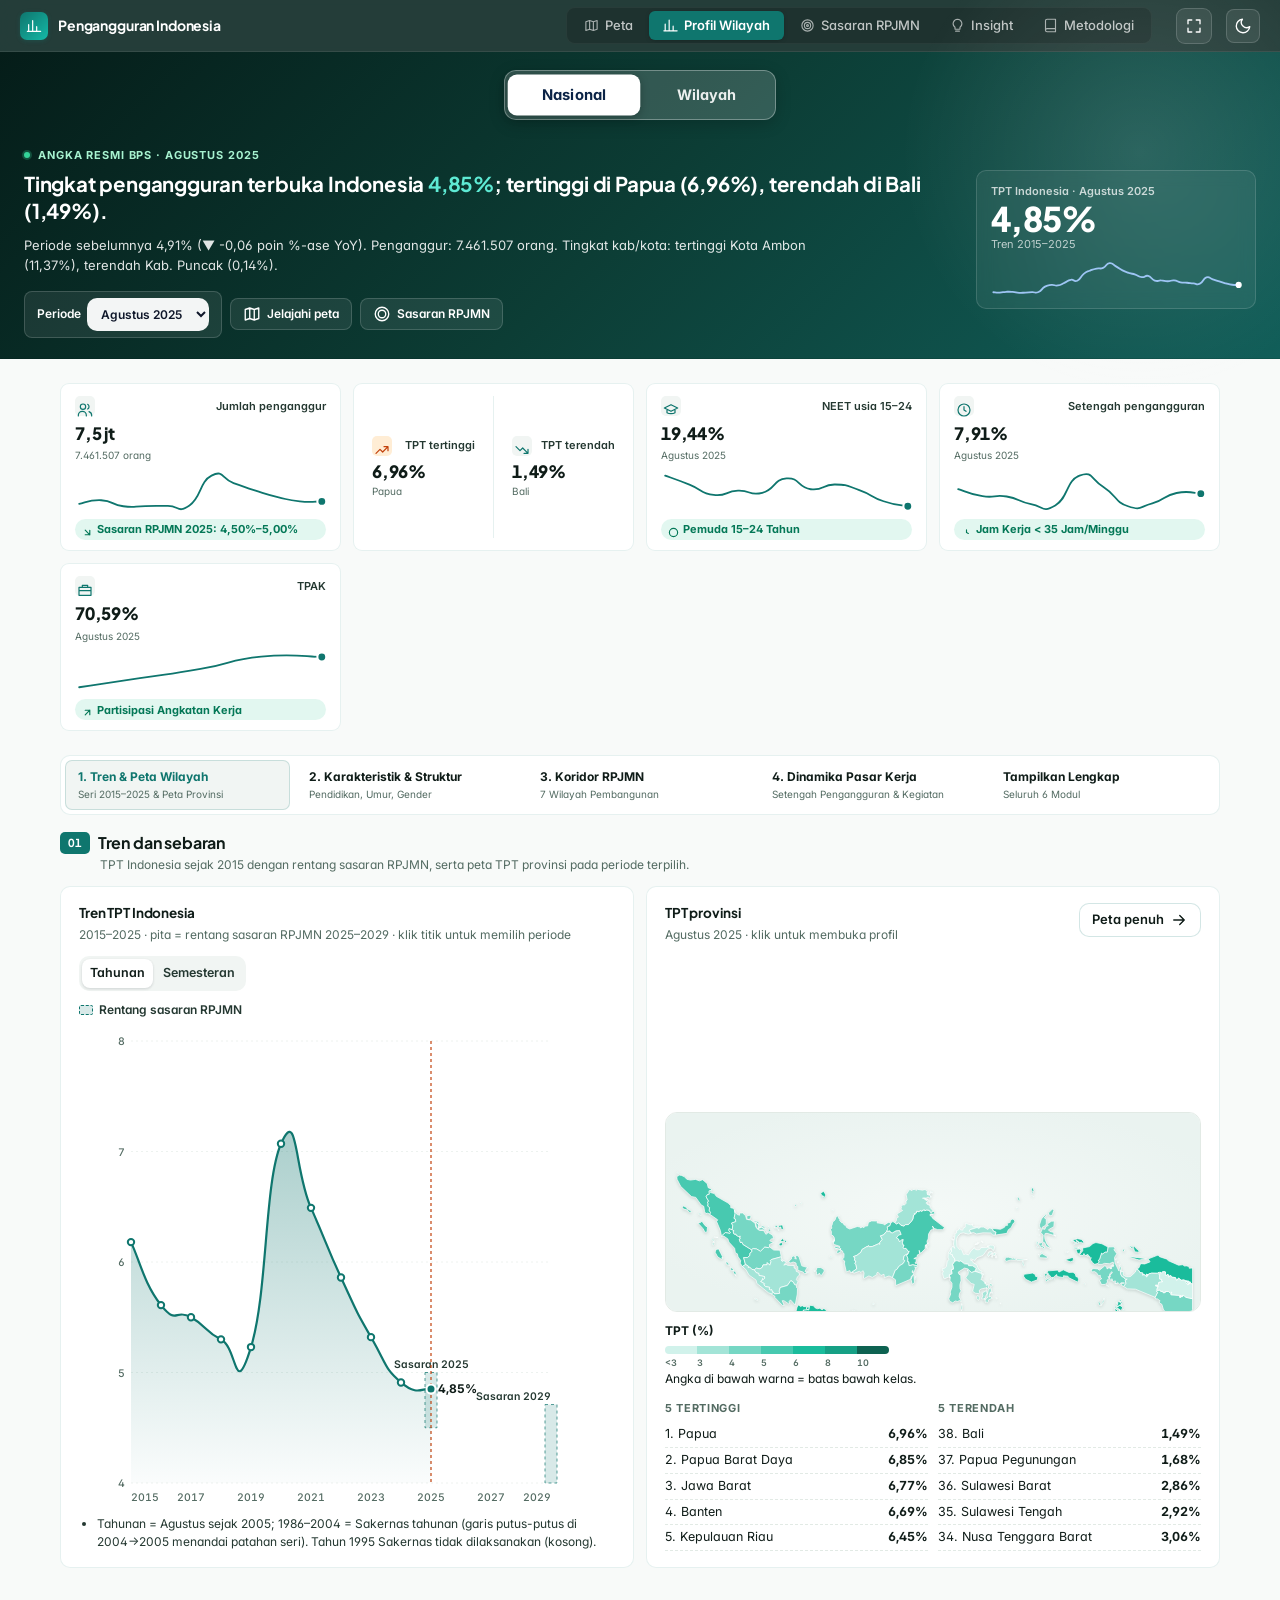
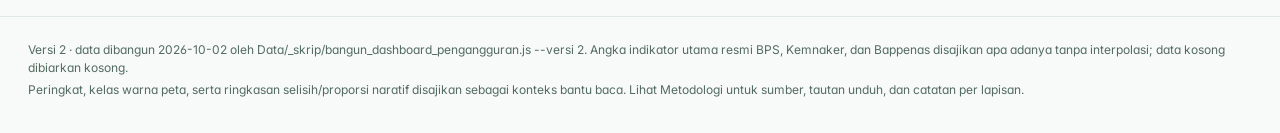
==== index.html @ b8f8180b "style(ui): polish estetika eksekutif (ikon tab, tipografi Plus Jakarta Sans & Inter, hero insight, l" ====
<!doctype html>
<html lang="id">
<head>
<meta charset="utf-8">
<meta name="viewport" content="width=device-width, initial-scale=1">
<title>Pengangguran Indonesia</title>
<meta name="description" content="Dashboard pengangguran Indonesia versi 2: TPT provinsi 1986–2026 dan 514 kabupaten/kota, NEET, setengah pengangguran, jumlah penganggur, sasaran RPJMN 2025–2029 — angka resmi BPS, Kemnaker, Bappenas.">
<link rel="preconnect" href="https://fonts.googleapis.com">
<link rel="preconnect" href="https://fonts.gstatic.com" crossorigin>
<link href="https://fonts.googleapis.com/css2?family=Inter:wght@400;500;600;700&family=Plus+Jakarta+Sans:wght@600;700;800&display=swap" rel="stylesheet">
<link rel="stylesheet" href="assets/inti.css">
<link rel="stylesheet" href="assets/style.css">
<link rel="stylesheet" href="v2_theme.css">
<link rel="stylesheet" href="v2_layout.css">
<link rel="stylesheet" href="v2_minimalist_map.css">
</head>
<body>
<a class="lewati" href="#utama">Lewati ke konten</a>
<header class="nav">
  <a class="logo" href="#profil" aria-label="Pengangguran Indonesia — beranda">
    <span class="tanda" aria-hidden="true"><svg class="ikon" viewBox="0 0 24 24"><path d="M4 20V10M10 20V4M16 20v-7M22 20H2"/></svg></span>
    <span class="brand"><b>Pengangguran Indonesia</b></span>
  </a>
  <nav class="tabs" role="tablist" aria-label="Halaman">
    <button role="tab" data-page="peta" title="Peta Spasial (P)"><svg class="ikon" viewBox="0 0 24 24"><path d="M9 4 3 6v14l6-2 6 2 6-2V4l-6 2-6-2zM9 4v14M15 6v14"/></svg><span class="tx">Peta</span></button>
    <button role="tab" data-page="profil" title="Profil Wilayah &amp; Nasional (R)"><svg class="ikon" viewBox="0 0 24 24"><path d="M4 20V10M10 20V4M16 20v-7M22 20H2"/></svg><span class="tx">Profil Wilayah</span></button>
    <button role="tab" data-page="sasaran" title="Sasaran RPJMN (S)"><svg class="ikon" viewBox="0 0 24 24"><circle cx="12" cy="12" r="9"/><circle cx="12" cy="12" r="5"/><circle cx="12" cy="12" r="1.5"/></svg><span class="tx">Sasaran RPJMN</span></button>
    <button role="tab" data-page="insight" title="Cerita &amp; Wawasan Data (I)"><svg class="ikon" viewBox="0 0 24 24"><path d="M12 2a7 7 0 0 1 4 12.7V17a1 1 0 0 1-1 1H9a1 1 0 0 1-1-1v-2.3A7 7 0 0 1 12 2zM9 21h6"/></svg><span class="tx">Insight</span></button>
    <button role="tab" data-page="metode" title="Metodologi &amp; Unduh Data (M)"><svg class="ikon" viewBox="0 0 24 24"><path d="M4 19.5A2.5 2.5 0 0 1 6.5 17H20M6.5 2H20v20H6.5A2.5 2.5 0 0 1 4 19.5v-15A2.5 2.5 0 0 1 6.5 2z"/></svg><span class="tx">Metodologi</span></button>
  </nav>
  <div class="nav-aksi" style="display:flex;align-items:center;gap:8px">
    <button id="btn-fullscreen" class="tema btn-icon" type="button" title="Layar Penuh (F11)" aria-label="Layar Penuh">
      <svg class="ikon ikon-fs-buka" viewBox="0 0 24 24"><path d="M4 9V4h5M20 9V4h-5M4 15v5h5M20 15v5h-5"/></svg>
      <svg class="ikon ikon-fs-tutup" viewBox="0 0 24 24" style="display:none"><path d="M9 4v5H4M15 4v5h5M9 20v-5H4M15 20v-5h5"/></svg>
    </button>
    <button id="tema" class="tema btn-icon" type="button" title="Ganti tema terang/gelap" aria-label="Ganti tema">
      <svg class="ikon ikon-tema-terang" viewBox="0 0 24 24"><circle cx="12" cy="12" r="4"/><path d="M12 2v2M12 20v2M4.9 4.9l1.4 1.4M17.7 17.7l1.4 1.4M2 12h2M20 12h2M4.9 19.1l1.4-1.4M17.7 6.3l1.4-1.4"/></svg>
      <svg class="ikon ikon-tema-gelap" viewBox="0 0 24 24"><path d="M21 12.79A9 9 0 1 1 11.21 3 7 7 0 0 0 21 12.79z"/></svg>
    </button>
  </div>
</header>

<main id="utama">
  <section id="page-beranda" class="page"><div class="isi" id="beranda"></div></section>

  <section id="page-peta" class="page" aria-label="Peta">
    <div class="peta-host" id="peta"></div>
    <div class="mengapung rel" id="rel">
      <section><h2>Lapisan peta</h2><div class="lap" id="lapisan" role="radiogroup" aria-label="Lapisan peta"></div></section>
      <section><h2>Tingkat wilayah</h2><div class="seg" id="seg-level"></div></section>
      <section><h2>Frekuensi</h2><div class="seg" id="seg-frek"></div></section>
      <section class="tambahan"><button class="btn" id="btn-tabel" type="button" style="width:100%;justify-content:center"><svg class="ikon" viewBox="0 0 24 24"><path d="M3 5h18v14H3zM3 10h18M9 10v9"/></svg>Tabel &amp; unduh CSV</button></section>
    </div>
    <div class="mengapung zoom-alat" role="group" aria-label="Kontrol peta">
      <button type="button" id="z-plus" aria-label="Perbesar" title="Perbesar">+</button>
      <button type="button" id="z-minus" aria-label="Perkecil" title="Perkecil">−</button>
      <button type="button" id="z-home" aria-label="Seluruh Indonesia" title="Seluruh Indonesia"><svg class="ikon" viewBox="0 0 24 24"><path d="M3 11l9-7 9 7v9a1 1 0 0 1-1 1H4a1 1 0 0 1-1-1z"/></svg></button>
      <button type="button" id="z-full" aria-label="Layar penuh" title="Layar penuh"><svg class="ikon" viewBox="0 0 24 24"><path d="M4 9V4h5M20 9V4h-5M4 15v5h5M20 15v5h-5"/></svg></button>
      <button type="button" id="z-guide" aria-label="Panduan peta" title="Panduan cara menjelajahi peta"><svg class="ikon" viewBox="0 0 24 24"><circle cx="12" cy="12" r="10"/><path d="M9.09 9a3 3 0 0 1 5.83 1c0 2-3 3-3 3"/><line x1="12" y1="17" x2="12.01" y2="17"/></svg></button>
    </div>
    <div class="mengapung legenda-apung" id="legenda"></div>
    <div class="mengapung waktu" id="waktu"></div>
    <aside class="mengapung panel" id="panel" aria-label="Panel analisis">
      <button class="pegangan" id="pegangan" type="button" aria-label="Buka/tutup panel"></button>
      <div class="kepala"><div class="cari" id="cari"></div></div>
      <div class="badan" id="panel-badan"></div>
    </aside>
    <dialog class="laci" id="laci">
      <div class="kepala"><div><b id="laci-judul"></b><div class="kecil" id="laci-sub"></div></div>
        <div style="display:flex;gap:8px"><button class="btn utama" id="laci-csv" type="button">Unduh CSV (seluruh periode)</button><button class="btn" id="laci-tutup" type="button">Tutup</button></div></div>
      <div class="badan" id="laci-badan"></div>
    </dialog>
  </section>

  <section id="page-profil" class="page"><div class="isi" id="profil"></div></section>
  <section id="page-sasaran" class="page"><div class="isi" id="sasaran"></div></section>
  <section id="page-insight" class="page"><div class="isi story" id="insight"></div></section>
  <section id="page-metode" class="page"><div class="isi" id="metode"></div></section>
</main>
<footer class="kaki" id="kaki"></footer>
<div class="tip" id="tip" role="status" aria-live="polite"></div>

<!-- data sebagai berkas .js agar dapat dibuka langsung (file://) tanpa server -->
<script src="data/wilayah.js"></script>
<script src="data/pengangguran.js"></script>
<script src="assets/inti.js"></script>
<script src="assets/app.js"></script>
<script src="v2_enhancements.js"></script>
</body>
</html>
---- assets/inti.css ----
/* Inti tampilan v2 — Dashboard Pengangguran versi 2
   Sumber tunggal: Dashboard/_inti_v2/inti.css (disalin ke assets/ oleh bangun_dashboard_pengangguran.js --versi 2).
   Token warna: permukaan putih/biru-hitam; warna data dari palet tervalidasi (seri 1 biru, 2 oranye, 3 aqua;
   peta sekuensial 7 langkah). Mode gelap memakai langkah warnanya sendiri. */

:root {
  color-scheme: light;
  --page: #f3f5f9; --surface: #ffffff; --surface-2: #f1f4f9; --surface-3: #e8edf5; --glass: rgba(255, 255, 255, .9);
  --ink: #0f172a; --ink-2: #475569; --muted: #64748b;
  --grid: #e5e9f0; --axis: #cbd2dd; --border: rgba(15, 23, 42, .08); --border-2: rgba(15, 23, 42, .14);
  --accent: #2a78d6; --accent-ink: #1c5cab; --accent-soft: #e8f1fc; --accent-2: #eb6834; --accent-2-soft: #fdeee7;
  --context: #94a3b8;
  --bar: #b7d3f6; --bar-sel: #2a78d6;
  --nodata: #eceff4; --nodata-line: #c4ccd8; --stroke-map: #ffffff; --sea: #eaf1f9; --sea-2: #f6f9fd;
  --seq-1: #cde2fb; --seq-2: #9ec5f4; --seq-3: #6da7ec; --seq-4: #3987e5; --seq-5: #256abf; --seq-6: #184f95; --seq-7: #0d366b;
  --cat-1: #2a78d6; --cat-2: #eb6834; --cat-3: #1baf7a; --cat-4: #eda100; --cat-5: #e87ba4; --cat-6: #008300; --cat-7: #4a3aa7; --cat-8: #e34948;
  --band: rgba(42, 120, 214, .12);
  --hero: linear-gradient(125deg, #0b2a55 0%, #11427f 45%, #1d63b8 100%);
  --hero-ink: #ffffff; --hero-ink-2: rgba(255, 255, 255, .78); --hero-line: rgba(255, 255, 255, .18);
  --nav: #0b2346;
  --shadow-1: 0 1px 2px rgba(15, 23, 42, .05), 0 1px 1px rgba(15, 23, 42, .03);
  --shadow: 0 1px 2px rgba(15, 23, 42, .05), 0 8px 24px -6px rgba(15, 23, 42, .10);
  --shadow-2: 0 2px 4px rgba(15, 23, 42, .06), 0 18px 40px -12px rgba(15, 23, 42, .22);
  --land-shadow: drop-shadow(0 1.5px 1.5px rgba(15, 42, 85, .18));
  --radius: 16px; --radius-s: 10px;
  --font: "Segoe UI Variable Text", "Segoe UI", Inter, system-ui, -apple-system, Roboto, sans-serif;
  --font-d: "Segoe UI Variable Display", "Segoe UI", Inter, system-ui, -apple-system, Roboto, sans-serif;
  --nav-h: 60px;
}
@media (prefers-color-scheme: dark) {
  :root:not([data-theme="light"]) {
    color-scheme: dark;
    --page: #0a0f1c; --surface: #111827; --surface-2: #172033; --surface-3: #1e293b; --glass: rgba(17, 24, 39, .9);
    --ink: #f8fafc; --ink-2: #cbd5e1; --muted: #94a3b8; --grid: #1f2a3c; --axis: #334155; --border: rgba(255, 255, 255, .08); --border-2: rgba(255, 255, 255, .16);
    --accent: #3987e5; --accent-ink: #86b6ef; --accent-soft: rgba(57, 135, 229, .16); --accent-2: #d95926; --accent-2-soft: rgba(217, 89, 38, .16);
    --context: #7b8799; --bar: #27497a; --bar-sel: #5598e7;
    --nodata: #1a2234; --nodata-line: #33415a; --stroke-map: #0f1a2e; --sea: #0c1424; --sea-2: #101a2e;
    --seq-1: #0d366b; --seq-2: #184f95; --seq-3: #256abf; --seq-4: #3987e5; --seq-5: #6da7ec; --seq-6: #9ec5f4; --seq-7: #cde2fb;
    --cat-1: #3987e5; --cat-2: #d95926; --cat-3: #199e70; --cat-4: #c98500; --cat-5: #d55181; --cat-6: #008300; --cat-7: #9085e9; --cat-8: #e66767;
    --band: rgba(57, 135, 229, .2);
    --hero: linear-gradient(125deg, #07152c 0%, #0c2a52 50%, #12407a 100%);
    --nav: #060f20;
    --shadow-1: 0 0 0 1px rgba(255, 255, 255, .04);
    --shadow: 0 0 0 1px rgba(255, 255, 255, .05), 0 10px 30px -10px rgba(0, 0, 0, .6);
    --shadow-2: 0 0 0 1px rgba(255, 255, 255, .06), 0 20px 40px -12px rgba(0, 0, 0, .7);
    --land-shadow: drop-shadow(0 1.5px 2px rgba(0, 0, 0, .55));
  }
}
:root[data-theme="dark"] {
  color-scheme: dark;
  --page: #0a0f1c; --surface: #111827; --surface-2: #172033; --surface-3: #1e293b; --glass: rgba(17, 24, 39, .9);
  --ink: #f8fafc; --ink-2: #cbd5e1; --muted: #94a3b8; --grid: #1f2a3c; --axis: #334155; --border: rgba(255, 255, 255, .08); --border-2: rgba(255, 255, 255, .16);
  --accent: #3987e5; --accent-ink: #86b6ef; --accent-soft: rgba(57, 135, 229, .16); --accent-2: #d95926; --accent-2-soft: rgba(217, 89, 38, .16);
  --context: #7b8799; --bar: #27497a; --bar-sel: #5598e7;
  --nodata: #1a2234; --nodata-line: #33415a; --stroke-map: #0f1a2e; --sea: #0c1424; --sea-2: #101a2e;
  --seq-1: #0d366b; --seq-2: #184f95; --seq-3: #256abf; --seq-4: #3987e5; --seq-5: #6da7ec; --seq-6: #9ec5f4; --seq-7: #cde2fb;
  --cat-1: #3987e5; --cat-2: #d95926; --cat-3: #199e70; --cat-4: #c98500; --cat-5: #d55181; --cat-6: #008300; --cat-7: #9085e9; --cat-8: #e66767;
  --band: rgba(57, 135, 229, .2);
  --hero: linear-gradient(125deg, #07152c 0%, #0c2a52 50%, #12407a 100%);
  --nav: #060f20;
  --shadow-1: 0 0 0 1px rgba(255, 255, 255, .04);
  --shadow: 0 0 0 1px rgba(255, 255, 255, .05), 0 10px 30px -10px rgba(0, 0, 0, .6);
  --shadow-2: 0 0 0 1px rgba(255, 255, 255, .06), 0 20px 40px -12px rgba(0, 0, 0, .7);
  --land-shadow: drop-shadow(0 1.5px 2px rgba(0, 0, 0, .55));
}

* { box-sizing: border-box; }
html, body { margin: 0; }
body { background: var(--page); color: var(--ink); font: 14px/1.5 var(--font); -webkit-font-smoothing: antialiased; overflow-x: clip; }
body.mode-peta { overflow: hidden; }
a { color: var(--accent-ink); text-underline-offset: 2px; }
button, select, input { font: inherit; color: inherit; }
h1, h2, h3, h4 { margin: 0; font-family: var(--font-d); font-weight: 700; letter-spacing: -.01em; }
.sr-only { position: absolute; width: 1px; height: 1px; overflow: hidden; clip: rect(0 0 0 0); white-space: nowrap; }
.hidden { display: none !important; }
.lewati { position: absolute; left: 8px; top: -40px; z-index: 100; background: var(--surface); padding: 6px 10px; border-radius: 6px; }
.lewati:focus { top: 8px; }
:focus-visible { outline: 2px solid var(--accent); outline-offset: 2px; }
.ikon { width: 18px; height: 18px; flex: none; fill: none; stroke: currentColor; stroke-width: 1.8; stroke-linecap: round; stroke-linejoin: round; vertical-align: -3px; }
.num { font-variant-numeric: tabular-nums; }

/* ---------- navbar ---------- */
.nav { height: var(--nav-h); display: flex; align-items: center; gap: 18px; padding: 0 20px; background: var(--nav); color: #fff; position: sticky; top: 0; z-index: 40; box-shadow: 0 1px 0 rgba(255, 255, 255, .06), 0 6px 18px -8px rgba(0, 0, 0, .45); }
.nav .logo { display: flex; align-items: center; gap: 10px; min-width: 0; flex: 0 1 auto; color: #fff; text-decoration: none; }
.nav .logo .tanda { width: 34px; height: 34px; border-radius: 10px; display: grid; place-items: center; background: linear-gradient(135deg, #3987e5, #1c5cab); box-shadow: inset 0 0 0 1px rgba(255, 255, 255, .2); flex: none; }
.nav .logo .tanda .ikon { width: 20px; height: 20px; stroke: #fff; }
.nav .brand { display: flex; flex-direction: column; min-width: 0; }
.nav .brand b { font-family: var(--font-d); font-size: 15.5px; letter-spacing: -.01em; white-space: nowrap; overflow: hidden; text-overflow: ellipsis; }
.nav .brand span { font-size: 11.5px; color: rgba(255, 255, 255, .62); white-space: nowrap; overflow: hidden; text-overflow: ellipsis; }
.nav .versi { font-size: 10.5px; font-weight: 700; padding: 1px 7px; border-radius: 999px; background: rgba(255, 255, 255, .14); color: #fff; margin-left: 6px; letter-spacing: .02em; vertical-align: 2px; }
.tabs { display: flex; gap: 4px; margin-left: auto; overflow-x: auto; scrollbar-width: none; min-width: 0; flex: 0 1 auto; padding: 4px; background: rgba(255, 255, 255, .06); border-radius: 12px; }
.tabs button { display: inline-flex; align-items: center; gap: 7px; border: 0; background: none; padding: 7px 12px; border-radius: 9px; cursor: pointer; color: rgba(255, 255, 255, .75); font-weight: 600; font-size: 13.5px; white-space: nowrap; }
.tabs button .ikon { width: 16px; height: 16px; }
.tabs button:hover { color: #fff; background: rgba(255, 255, 255, .08); }
.tabs button[aria-selected="true"] { background: #fff; color: #0b2346; box-shadow: 0 2px 8px rgba(0, 0, 0, .25); }
.nav .tema { width: 38px; height: 38px; border-radius: 10px; border: 1px solid rgba(255, 255, 255, .16); background: rgba(255, 255, 255, .06); color: #fff; cursor: pointer; display: grid; place-items: center; flex: none; }
.nav .tema:hover { background: rgba(255, 255, 255, .14); }

.btn { display: inline-flex; align-items: center; gap: 6px; border: 1px solid var(--border-2); background: var(--surface); border-radius: 10px; padding: 7px 12px; cursor: pointer; line-height: 1.2; font-weight: 600; font-size: 13px; color: var(--ink); text-decoration: none; transition: background .12s, border-color .12s; }
.btn:hover { background: var(--surface-2); }
.btn.utama { background: var(--accent); border-color: var(--accent); color: #fff; }
.btn.utama:hover { filter: brightness(1.06); }
.btn[aria-pressed="true"] { background: var(--accent-soft); border-color: var(--accent); }
.btn-tautan { border: 0; background: none; padding: 0; color: inherit; cursor: pointer; text-decoration: underline; text-underline-offset: 2px; }

/* ---------- halaman ---------- */
.page { display: none; }
.page.aktif { display: block; }
.isi { padding: 0 28px 56px; max-width: 1400px; margin: 0 auto; }

/* ---------- peta layar penuh ---------- */
#page-peta.aktif { position: fixed; inset: var(--nav-h) 0 0 0; }
.peta-host { position: absolute; inset: 0; background: radial-gradient(ellipse at 50% 40%, var(--sea-2) 0%, var(--sea) 70%); overflow: hidden; touch-action: none; }
.peta-host svg.peta { width: 100%; height: 100%; display: block; user-select: none; -webkit-user-select: none; }
.peta-host.geser { cursor: grabbing; }
.peta g.darat, .peta g.darat-lain { filter: var(--land-shadow); }
.peta-host.geser .peta g.darat, .peta-host.geser .peta g.darat-lain { filter: none; }
.peta path.w { stroke: var(--stroke-map); stroke-width: .7; vector-effect: non-scaling-stroke; cursor: pointer; transition: fill .35s ease; }
.peta path.w.kab { stroke-width: .45; }
.peta path.lain { fill: var(--nodata); stroke: var(--stroke-map); stroke-width: .4; vector-effect: non-scaling-stroke; }
.peta path.redup { opacity: .25; }
.peta .sorot path { fill: none; vector-effect: non-scaling-stroke; pointer-events: none; stroke-linejoin: round; }
.peta .sorot .sel-luar { stroke: var(--ink); stroke-width: 4.2; }
.peta .sorot .sel-dalam { stroke: #fff; stroke-width: 1.8; }
.peta .sorot .hov { stroke: var(--accent-2); stroke-width: 2.4; }
.peta .sorot .prov-batas { stroke: var(--ink); stroke-width: 1.6; stroke-dasharray: 4 3; }
svg.label-lapis { position: absolute; inset: 0; width: 100%; height: 100%; pointer-events: none; overflow: visible; }
.label-lapis text { font-size: 11.5px; paint-order: stroke; stroke: var(--surface); stroke-width: 3.4px; stroke-linejoin: round; fill: var(--ink); }
.label-lapis text .nm { font-weight: 700; }
.label-lapis text .v { fill: var(--ink-2); font-variant-numeric: tabular-nums; font-weight: 600; }
.label-lapis line { stroke: var(--ink-2); stroke-width: 1; opacity: .8; }
.label-lapis circle { fill: var(--ink); stroke: var(--surface); stroke-width: 1.5; }

.mengapung { position: absolute; z-index: 5; background: var(--glass); border: 1px solid var(--border); border-radius: var(--radius); box-shadow: var(--shadow-2); backdrop-filter: blur(10px) saturate(1.3); -webkit-backdrop-filter: blur(10px) saturate(1.3); }
.rel { left: 16px; top: 16px; width: 248px; padding: 12px; max-height: calc(100% - 210px); overflow-x: hidden; overflow-y: auto; z-index: 7; scrollbar-width: thin; }
.rel-tombol { display: none; width: 100%; border: 0; background: none; text-align: left; font-weight: 700; padding: 4px 6px; cursor: pointer; }
.rel h2 { font-family: var(--font); font-size: 10.5px; text-transform: uppercase; letter-spacing: .08em; color: var(--muted); font-weight: 700; margin: 4px 6px 6px; }
.rel section + section { margin-top: 12px; padding-top: 10px; border-top: 1px solid var(--grid); }
.rel .lap { display: flex; flex-direction: column; gap: 2px; }
.rel .lap .grp-lap { font-size: 10.5px; text-transform: uppercase; letter-spacing: .08em; color: var(--muted); font-weight: 700; margin: 10px 6px 4px; }
.rel .lap button { display: flex; align-items: center; gap: 10px; text-align: left; border: 0; background: none; padding: 7px 8px; border-radius: 10px; cursor: pointer; color: var(--ink-2); font-weight: 600; font-size: 13px; }
.rel .lap button .ik { width: 28px; height: 28px; border-radius: 8px; display: grid; place-items: center; background: var(--surface-2); color: var(--ink-2); flex: none; }
.rel .lap button .ik .ikon { width: 16px; height: 16px; }
.rel .lap button .tx { display: flex; flex-direction: column; min-width: 0; }
.rel .lap button small { color: var(--muted); font-size: 11px; font-weight: 500; }
.rel .lap button:hover { background: var(--surface-2); color: var(--ink); }
.rel .lap button[aria-checked="true"] { background: var(--accent-soft); color: var(--ink); }
.rel .lap button[aria-checked="true"] .ik { background: var(--accent); color: #fff; }
.rel select, .rel input[type=search] { width: 100%; background: var(--surface); border: 1px solid var(--border-2); border-radius: 10px; padding: 6px 9px; }
.rel label { display: block; font-size: 12px; color: var(--ink-2); margin: 6px 4px 3px; }
.seg { display: flex; background: var(--surface-2); border-radius: 10px; padding: 3px; gap: 2px; }
.seg button { flex: 1; border: 0; background: none; padding: 5px 8px; cursor: pointer; color: var(--ink-2); font-size: 12.5px; font-weight: 600; border-radius: 8px; white-space: nowrap; }
.seg button[aria-checked="true"] { background: var(--surface); color: var(--ink); box-shadow: var(--shadow-1), 0 1px 3px rgba(15, 23, 42, .1); }
.seg button:disabled { color: var(--axis); cursor: not-allowed; }

.zoom-alat { right: 404px; top: 16px; display: flex; flex-direction: column; padding: 4px; gap: 2px; border-radius: 12px; }
.zoom-alat button { width: 34px; height: 34px; border: 0; background: none; border-radius: 9px; cursor: pointer; font-size: 17px; line-height: 1; color: var(--ink); display: grid; place-items: center; }
.zoom-alat button:hover { background: var(--surface-2); }

.legenda-apung { left: 16px; bottom: 16px; padding: 12px 14px; max-width: 380px; font-size: 12px; }
.legenda-apung .jdl { font-weight: 700; font-size: 12.5px; margin-bottom: 8px; }
.skala { display: flex; gap: 0; }
.skala span { display: flex; flex-direction: column; font-variant-numeric: tabular-nums; min-width: 0; }
.skala i { display: block; width: 44px; height: 12px; }
.skala span:first-child i { border-radius: 6px 0 0 6px; }
.skala span:last-child i { border-radius: 0 6px 6px 0; }
.skala small { color: var(--muted); font-size: 10.5px; margin-top: 4px; white-space: nowrap; font-weight: 600; }
.skala span.aktif i { outline: 2.5px solid var(--ink); outline-offset: 1px; position: relative; z-index: 1; border-radius: 3px; }
.kosong-kotak { display: inline-block; width: 18px; height: 11px; border-radius: 3px; vertical-align: -1px; margin-right: 5px; background: repeating-linear-gradient(45deg, var(--nodata) 0 3px, var(--nodata-line) 3px 4.5px); }
.legenda-apung .ket { color: var(--muted); margin-top: 6px; line-height: 1.45; }

.waktu { left: 50%; transform: translateX(-50%); bottom: 16px; width: min(580px, calc(100% - 860px)); min-width: 320px; padding: 10px 16px 8px 10px; display: grid; grid-template-columns: auto 1fr auto; gap: 2px 14px; align-items: center; border-radius: 999px; }
.waktu .putar { width: 44px; height: 44px; border-radius: 50%; border: 0; background: linear-gradient(135deg, #3987e5, #1c5cab); color: #fff; cursor: pointer; font-size: 15px; grid-row: span 2; box-shadow: 0 6px 14px -4px rgba(28, 92, 171, .6); }
.waktu .putar:hover { filter: brightness(1.08); }
.waktu .lbl { font-family: var(--font-d); font-weight: 700; font-size: 16px; font-variant-numeric: tabular-nums; white-space: nowrap; }
.waktu input[type=range] { width: 100%; accent-color: var(--accent); margin: 0; }
.waktu .tanda { grid-column: 2 / 4; position: relative; height: 14px; font-size: 10.5px; color: var(--muted); font-weight: 600; }
.waktu .tanda span { position: absolute; transform: translateX(-50%); white-space: nowrap; font-variant-numeric: tabular-nums; }
.waktu .baris { display: flex; align-items: center; gap: 8px; min-width: 0; }
.waktu .cepat { display: flex; gap: 2px; background: var(--surface-2); border-radius: 8px; padding: 2px; }
.waktu .cepat button { border: 0; background: none; border-radius: 6px; font-size: 11px; padding: 2px 6px; cursor: pointer; color: var(--ink-2); font-weight: 700; }
.waktu .cepat button[aria-pressed="true"] { background: var(--surface); color: var(--ink); box-shadow: var(--shadow-1); }

/* panel analisis */
.panel { right: 16px; top: 16px; bottom: 16px; width: 372px; display: flex; flex-direction: column; overflow: hidden; }
.panel .kepala { padding: 12px 14px 10px; border-bottom: 1px solid var(--grid); }
.cari { position: relative; }
.cari input { width: 100%; padding: 9px 12px 9px 36px; border: 1px solid var(--border-2); border-radius: 12px; background: var(--surface) no-repeat 11px 50%/16px url("data:image/svg+xml,%3Csvg xmlns='http://www.w3.org/2000/svg' viewBox='0 0 24 24' fill='none' stroke='%2364748b' stroke-width='2' stroke-linecap='round'%3E%3Ccircle cx='11' cy='11' r='7'/%3E%3Cpath d='M21 21l-4.3-4.3'/%3E%3C/svg%3E"); }
.cari input:focus { border-color: var(--accent); outline: 3px solid var(--accent-soft); }
.cari ul { position: absolute; left: 0; right: 0; top: 100%; margin: 6px 0 0; padding: 6px; list-style: none; background: var(--surface); border: 1px solid var(--border); border-radius: 12px; box-shadow: var(--shadow-2); max-height: 300px; overflow: auto; z-index: 10; }
.cari li { padding: 7px 10px; border-radius: 8px; cursor: pointer; display: flex; justify-content: space-between; gap: 8px; }
.cari li small { color: var(--muted); }
.cari li[aria-selected="true"], .cari li:hover { background: var(--accent-soft); }
.panel .badan { padding: 14px 16px 18px; overflow: auto; flex: 1; scrollbar-width: thin; }
.panel .pegangan { display: none; }
.panel h2 { font-size: 19px; }
.panel .sub { color: var(--muted); font-size: 12px; }
.panel .aksi { display: flex; gap: 6px; margin: 10px 0 4px; flex-wrap: wrap; }
.panel .aksi .btn { padding: 5px 10px; font-size: 12px; }
.statlist { display: grid; grid-template-columns: 1fr auto; gap: 6px 10px; margin: 12px 0; font-size: 13px; }
.statlist dt { color: var(--ink-2); }
.statlist dd { margin: 0; text-align: right; font-variant-numeric: tabular-nums; font-weight: 700; }
.statlist dd small { font-weight: 500; color: var(--muted); }
.statlist .utama { font-size: 22px; }
.bagian-jdl { font-size: 10.5px; text-transform: uppercase; letter-spacing: .08em; color: var(--muted); font-weight: 700; margin: 16px 0 8px; }
.peringkat { list-style: none; margin: 0; padding: 0; font-size: 12.5px; }
.peringkat li { display: grid; grid-template-columns: 26px 1fr auto; gap: 8px; padding: 4px 6px; border-radius: 8px; cursor: pointer; align-items: center; }
.peringkat li:hover { background: var(--surface-2); }
.peringkat li.sel { background: var(--accent-soft); font-weight: 700; }
.peringkat li .no { font-variant-numeric: tabular-nums; text-align: center; font-size: 11px; font-weight: 700; color: var(--ink-2); background: var(--surface-2); border-radius: 6px; padding: 1px 0; }
.peringkat li.sel .no { background: var(--accent); color: #fff; }
.peringkat li .nm { white-space: nowrap; overflow: hidden; text-overflow: ellipsis; }
.peringkat li .v { font-variant-numeric: tabular-nums; font-weight: 700; }
.peringkat li.sela { cursor: default; color: var(--muted); text-align: center; display: block; padding: 0; }
.peringkat li.sela:hover { background: none; }
.peringkat .batang { height: 4px; background: var(--bar); border-radius: 2px; grid-column: 2 / 4; margin-top: -2px; }
.peringkat li.sel .batang { background: var(--bar-sel); }
.catatan-kecil { font-size: 11.5px; color: var(--muted); margin-top: 8px; }
.lencana { display: inline-flex; align-items: center; gap: 4px; font-size: 11px; font-weight: 700; padding: 2px 8px; border-radius: 999px; background: var(--surface-2); color: var(--ink-2); vertical-align: 1px; white-space: nowrap; }
.lencana.biru { background: var(--accent-soft); color: var(--accent-ink); }
.lencana.oranye { background: var(--accent-2-soft); color: var(--accent-2); }

/* kartu sorotan di panel */
.sorot-kartu { border-radius: 14px; padding: 14px; background: linear-gradient(135deg, var(--accent-soft), transparent 80%), var(--surface); border: 1px solid var(--border); margin: 12px 0; }
.sorot-kartu .lbl { font-size: 12px; color: var(--ink-2); font-weight: 600; }
.sorot-kartu .val { font-family: var(--font-d); font-size: 34px; font-weight: 800; letter-spacing: -.02em; line-height: 1.1; color: var(--accent-ink); font-variant-numeric: tabular-nums; }
.sorot-kartu .per { font-size: 12px; color: var(--muted); }
.dua-kotak { display: grid; grid-template-columns: 1fr 1fr; gap: 8px; margin: 8px 0; }
.dua-kotak > div { border: 1px solid var(--border); border-radius: 12px; padding: 10px; background: var(--surface); min-width: 0; }
.dua-kotak .lbl { font-size: 11px; color: var(--muted); font-weight: 700; text-transform: uppercase; letter-spacing: .06em; }
.dua-kotak .val { font-family: var(--font-d); font-size: 20px; font-weight: 800; font-variant-numeric: tabular-nums; }
.dua-kotak .nm { font-size: 12px; color: var(--ink-2); white-space: nowrap; overflow: hidden; text-overflow: ellipsis; }

/* ---------- hero & kartu halaman gulir ---------- */
.hero { background: var(--hero); color: var(--hero-ink); margin: 0 calc(50% - 50vw); padding: 34px 28px 92px; position: relative; overflow: hidden; }
.hero::after { content: ""; position: absolute; right: -120px; top: -160px; width: 520px; height: 520px; border-radius: 50%; background: radial-gradient(circle, rgba(255, 255, 255, .12), transparent 65%); pointer-events: none; }
.hero .dalam { max-width: 1344px; margin: 0 auto; position: relative; z-index: 1; }
.hero .alis { display: inline-flex; align-items: center; gap: 8px; font-size: 12px; font-weight: 700; letter-spacing: .06em; text-transform: uppercase; color: var(--hero-ink-2); }
.hero .alis .titik { width: 8px; height: 8px; border-radius: 50%; background: #5ee0a6; box-shadow: 0 0 0 4px rgba(94, 224, 166, .2); }
.hero h1 { font-size: clamp(24px, 2.6vw, 34px); line-height: 1.2; letter-spacing: -.02em; margin-top: 10px; max-width: 960px; font-weight: 800; }
.hero h1 em { font-style: normal; color: #9ec5f4; }
.hero p { color: var(--hero-ink-2); max-width: 900px; font-size: 15px; margin: 12px 0 0; }
.hero .remah { color: var(--hero-ink-2); font-size: 12.5px; }
.hero .remah .btn-tautan { color: #fff; }
.hero .chip-baris { display: flex; flex-wrap: wrap; gap: 8px; margin-top: 14px; align-items: center; }
.hero .chip { display: inline-flex; align-items: center; gap: 6px; padding: 5px 11px; border-radius: 999px; background: rgba(255, 255, 255, .1); border: 1px solid var(--hero-line); font-size: 12.5px; font-weight: 600; color: #fff; }
.hero select, .hero .cari input { background-color: rgba(255, 255, 255, .95); color: #0f172a; border: 0; }
.hero select { border-radius: 10px; padding: 8px 10px; font-weight: 600; }
.hero .seg { background: rgba(255, 255, 255, .1); }
.hero .seg button { color: rgba(255, 255, 255, .8); }
.hero .seg button[aria-checked="true"] { background: #fff; color: #0b2346; }
.hero-kisi { display: grid; grid-template-columns: minmax(0, 1fr) 360px; gap: 28px; align-items: end; }
.hero-angka { border: 1px solid var(--hero-line); background: rgba(255, 255, 255, .07); border-radius: 18px; padding: 16px 18px; backdrop-filter: blur(4px); }
.hero-angka .lbl { font-size: 12.5px; color: var(--hero-ink-2); font-weight: 600; }
.hero-angka .val { font-family: var(--font-d); font-size: 52px; font-weight: 800; letter-spacing: -.03em; line-height: 1; margin: 6px 0 4px; font-variant-numeric: tabular-nums; }
.hero-angka .per { font-size: 12.5px; color: var(--hero-ink-2); }
.hero-angka svg path { stroke: #9ec5f4 !important; }
.hero-angka svg circle { fill: #fff !important; }

.kpi-kisi { display: grid; grid-template-columns: repeat(6, minmax(0, 1fr)); gap: 14px; margin-top: -64px; position: relative; z-index: 2; }
.kpi { background: var(--surface); border: 1px solid var(--border); border-radius: var(--radius); box-shadow: var(--shadow); padding: 14px 16px 10px; display: flex; flex-direction: column; gap: 2px; min-width: 0; transition: transform .15s, box-shadow .15s; }
.kpi:hover { transform: translateY(-2px); box-shadow: var(--shadow-2); }
.kpi .atas { display: flex; align-items: center; gap: 8px; color: var(--ink-2); font-size: 12.5px; font-weight: 600; }
.kpi .atas .bulat { width: 30px; height: 30px; border-radius: 9px; display: grid; place-items: center; background: var(--accent-soft); color: var(--accent-ink); flex: none; }
.kpi .atas .bulat.oranye { background: var(--accent-2-soft); color: var(--accent-2); }
.kpi .atas .bulat .ikon { width: 16px; height: 16px; }
.kpi .val { font-family: var(--font-d); font-size: 27px; font-weight: 800; letter-spacing: -.02em; font-variant-numeric: tabular-nums; margin-top: 6px; white-space: nowrap; }
.kpi .per { font-size: 11.5px; color: var(--muted); line-height: 1.35; }
.kpi .peringkat-lencana { margin-top: 4px; }
.kpi svg { margin-top: 6px; }

.bagian { margin-top: 40px; }
.bagian-kepala { display: flex; align-items: flex-end; justify-content: space-between; gap: 12px; margin-bottom: 14px; flex-wrap: wrap; }
.bagian-kepala .no { display: inline-grid; place-items: center; min-width: 30px; height: 26px; padding: 0 8px; border-radius: 8px; background: var(--accent); color: #fff; font-weight: 800; font-size: 12.5px; margin-right: 10px; font-variant-numeric: tabular-nums; }
.bagian-kepala h2 { font-size: 21px; display: flex; align-items: center; }
.bagian-kepala p { margin: 4px 0 0 40px; color: var(--muted); font-size: 13px; max-width: 760px; }
.card { background: var(--surface); border: 1px solid var(--border); border-radius: var(--radius); box-shadow: var(--shadow); padding: 18px; min-width: 0; }
.card-head { display: flex; align-items: flex-start; justify-content: space-between; gap: 12px; margin-bottom: 12px; flex-wrap: wrap; }
.card-head h2, .card-head h3 { font-size: 15.5px; }
.card-head .sub { color: var(--muted); font-size: 12px; margin-top: 3px; }
.kisi { display: grid; gap: 16px; }
.kisi-2 { grid-template-columns: repeat(2, minmax(0, 1fr)); }
.kisi-3 { grid-template-columns: repeat(3, minmax(0, 1fr)); }
.kisi-4 { grid-template-columns: repeat(4, minmax(0, 1fr)); }
.kisi-8-4 { grid-template-columns: minmax(0, 2fr) minmax(0, 1fr); }
.kisi-7-5 { grid-template-columns: minmax(0, 7fr) minmax(0, 5fr); }
.kisi-5-7 { grid-template-columns: minmax(0, 5fr) minmax(0, 7fr); }
.jarak { margin-top: 16px; }
.kecil { font-size: 12px; color: var(--muted); }
.catatan { font-size: 12px; color: var(--ink-2); padding-left: 18px; margin: 8px 0 0; }
.catatan li + li { margin-top: 4px; }
details summary { cursor: pointer; color: var(--ink-2); font-size: 13px; margin-top: 8px; font-weight: 600; }
.sumber { font-size: 12px; margin: 6px 0 0; padding-left: 18px; }
.sumber li + li { margin-top: 4px; }
.judul-halaman { font-size: 26px; letter-spacing: -.02em; line-height: 1.25; max-width: 980px; }
.pengantar { color: var(--ink-2); max-width: 900px; margin: 8px 0 0; font-size: 15px; }
.kaki-kartu { display: flex; justify-content: space-between; align-items: flex-end; gap: 8px; flex-wrap: wrap; margin-top: 10px; padding-top: 10px; border-top: 1px dashed var(--grid); }
.ledger { display: grid; grid-template-columns: repeat(auto-fit, minmax(170px, 1fr)); gap: 12px; margin: 18px 0; }
.ledger > div { padding: 12px 14px; border: 1px solid var(--border); border-radius: 14px; background: var(--surface); box-shadow: var(--shadow-1); }
.ledger .lbl { font-size: 12px; color: var(--ink-2); font-weight: 600; }
.ledger .val { font-family: var(--font-d); font-size: 24px; font-weight: 800; letter-spacing: -.01em; font-variant-numeric: tabular-nums; }
.ledger .per { font-size: 11.5px; color: var(--muted); }

/* ---------- grafik ---------- */
.chart { width: 100%; display: block; overflow: visible; }
.chart .gridline { stroke: var(--grid); stroke-width: 1; }
.chart .baseline { stroke: var(--axis); stroke-width: 1; }
.chart text { fill: var(--muted); font-size: 11px; font-variant-numeric: tabular-nums; }
.chart text.endlbl { fill: var(--ink); font-weight: 700; font-size: 12px; }
.chart text.anot { fill: var(--ink-2); font-size: 10.5px; font-weight: 600; }
.chart .ln { fill: none; stroke-width: 2.25; stroke-linejoin: round; stroke-linecap: round; }
.chart .ln.putus { stroke-dasharray: 4 4; }
.chart .dot { stroke: var(--surface); stroke-width: 2; }
.chart .dot.lain { fill: var(--surface) !important; stroke-width: 1.6; }
.chart .cross { stroke: var(--axis); stroke-width: 1; }
.chart .aktif-garis { stroke: var(--accent-2); stroke-width: 1.2; stroke-dasharray: 3 3; }
.chart .pita { fill: var(--band); }
.chart .pita-tepi { stroke: var(--accent); stroke-width: 1; stroke-dasharray: 3 3; fill: none; opacity: .7; }
.chart .patah { stroke: var(--axis); stroke-width: 1; stroke-dasharray: 2 3; }
.chart rect.kolom { shape-rendering: crispEdges; }
.chart .hit { fill: transparent; cursor: pointer; }
.chart .area { opacity: .14; }
.leg { display: flex; gap: 6px 14px; flex-wrap: wrap; font-size: 12px; color: var(--ink-2); margin-bottom: 8px; font-weight: 600; }
.leg span { display: inline-flex; align-items: center; gap: 6px; }
.leg i { display: inline-block; width: 14px; height: 0; border-top: 2.5px solid; border-radius: 2px; }
.leg i.kotak { width: 10px; height: 10px; border: 0; border-radius: 3px; }
.leg i.putus { border-top-style: dashed; }
.leg i.pita { height: 10px; border: 1px dashed var(--accent); background: var(--band); border-radius: 2px; }
.kecil-banyak { display: grid; grid-template-columns: repeat(auto-fill, minmax(190px, 1fr)); gap: 12px; }
.kecil-banyak > div { border: 1px solid var(--border); border-radius: 12px; padding: 10px 12px 6px; background: var(--surface); }
.kecil-banyak h4 { margin: 0 0 2px; font-family: var(--font); font-size: 12px; font-weight: 600; color: var(--ink-2); white-space: nowrap; overflow: hidden; text-overflow: ellipsis; }
.kecil-banyak .angka { font-family: var(--font-d); font-size: 20px; font-weight: 800; font-variant-numeric: tabular-nums; }

/* batang horizontal */
.bars { display: grid; grid-template-columns: minmax(110px, max-content) minmax(0, 1fr) max-content; gap: 4px 10px; align-items: center; font-size: 12.5px; }
.bars .nm { color: var(--ink-2); white-space: nowrap; overflow: hidden; text-overflow: ellipsis; max-width: 240px; }
.bars .nm.klik { cursor: pointer; }
.bars .nm.klik:hover { color: var(--accent-ink); }
.bars .nm.sel { color: var(--ink); font-weight: 700; }
.bars .trk { position: relative; height: 16px; }
.bars .br { position: absolute; top: 3px; height: 10px; background: var(--bar); border-radius: 0 5px 5px 0; }
.bars .br.sel { background: var(--bar-sel); }
.bars .ref { position: absolute; top: -2px; bottom: -2px; width: 0; border-left: 2px solid var(--ink-2); }
.bars .pita { position: absolute; top: -2px; bottom: -2px; background: var(--band); border-left: 1px dashed var(--accent); border-right: 1px dashed var(--accent); }
.bars .v { text-align: right; font-variant-numeric: tabular-nums; color: var(--ink); font-weight: 600; }
.bars .v.kosong { color: var(--muted); }
.bars .grp { grid-column: 1 / -1; font-weight: 700; font-size: 12px; color: var(--ink); margin-top: 12px; padding-bottom: 3px; border-bottom: 1px solid var(--grid); display: flex; justify-content: space-between; gap: 8px; flex-wrap: wrap; }
.bars .grp small { font-weight: 500; color: var(--muted); }
.bars .grp:first-child { margin-top: 0; }
.legend-ref { display: inline-flex; align-items: center; gap: 6px; font-size: 12px; color: var(--ink-2); font-weight: 600; }
.legend-ref i { display: inline-block; width: 0; height: 12px; border-left: 2px solid var(--ink-2); }

/* tabel */
.tbl-wrap { max-height: 480px; overflow: auto; border: 1px solid var(--grid); border-radius: 12px; }
table.tbl { border-collapse: collapse; width: 100%; font-size: 12.5px; }
.tbl th, .tbl td { padding: 8px 12px; border-bottom: 1px solid var(--grid); text-align: left; }
.tbl th { position: sticky; top: 0; background: var(--surface-2); font-weight: 700; cursor: pointer; white-space: nowrap; z-index: 1; font-size: 12px; color: var(--ink-2); }
.tbl td.num, .tbl th.num { text-align: right; font-variant-numeric: tabular-nums; }
.tbl tr.sel td { background: var(--accent-soft); font-weight: 700; }
.tbl tbody tr:hover td { background: var(--surface-2); }

dialog.laci { border: 1px solid var(--border); border-radius: 18px; background: var(--surface); color: var(--ink); padding: 0; width: min(880px, calc(100vw - 32px)); max-height: calc(100vh - 64px); box-shadow: var(--shadow-2); }
dialog.laci::backdrop { background: rgba(8, 15, 30, .5); backdrop-filter: blur(2px); }
dialog.laci .kepala { display: flex; justify-content: space-between; align-items: center; gap: 12px; padding: 14px 18px; border-bottom: 1px solid var(--grid); flex-wrap: wrap; }
dialog.laci .badan { padding: 14px 18px 18px; }

.tip { position: fixed; z-index: 60; pointer-events: none; background: var(--surface); color: var(--ink); border: 1px solid var(--border); border-radius: 12px; box-shadow: var(--shadow-2); padding: 9px 12px; font-size: 12px; max-width: 300px; display: none; }
.tip .t-nm { color: var(--ink); margin-bottom: 4px; font-weight: 700; }
.tip .t-row { display: flex; align-items: center; gap: 8px; }
.tip .t-row b { font-size: 14px; font-variant-numeric: tabular-nums; }
.tip .t-row span { color: var(--ink-2); }
.tip .t-row i { display: inline-block; width: 12px; border-top: 2.5px solid; flex: none; }
.tip .t-row i.kotak { height: 10px; border: 0; border-radius: 3px; }
.tip .t-sub { color: var(--muted); margin-top: 3px; }

footer.kaki { padding: 24px 28px 34px; color: var(--muted); font-size: 12px; max-width: 1400px; margin: 0 auto; border-top: 1px solid var(--grid); }
footer.kaki div + div { margin-top: 4px; }

/* ---------- responsif ---------- */
@media (max-width: 1280px) {
  .kpi-kisi { grid-template-columns: repeat(3, minmax(0, 1fr)); }
  .waktu { width: min(520px, calc(100% - 700px)); }
}
@media (max-width: 1100px) {
  .kisi-3, .kisi-4 { grid-template-columns: repeat(2, minmax(0, 1fr)); }
  .kisi-8-4, .kisi-7-5, .kisi-5-7 { grid-template-columns: minmax(0, 1fr); }
  .hero-kisi { grid-template-columns: minmax(0, 1fr); }
  .tabs button .tx { display: none; }
}
@media (max-width: 980px) {
  .kisi-2, .kisi-3, .kisi-4 { grid-template-columns: minmax(0, 1fr); }
  .rel { width: auto; right: 64px; max-height: 70vh; padding: 6px; }
  .rel-tombol { display: block; }
  .rel > section { display: none; }
  .rel.buka > section { display: block; }
  .rel .tambahan { display: none; }
  .zoom-alat { right: 14px; top: 16px; }
  .panel { left: 0; right: 0; top: auto; bottom: 0; width: auto; height: 50%; border-radius: 18px 18px 0 0; transition: height .2s; }
  .panel.ciut { height: 96px; }
  .panel .pegangan { display: block; width: 100%; border: 0; background: none; padding: 7px 0 0; cursor: pointer; }
  .panel .pegangan::before { content: ""; display: block; width: 42px; height: 4px; border-radius: 2px; background: var(--axis); margin: 0 auto; }
  .waktu { left: 12px; right: 12px; transform: none; width: auto; min-width: 0; bottom: calc(50% + 10px); border-radius: 18px; }
  body.panel-ciut .waktu { bottom: 106px; }
  .legenda-apung { left: 12px; right: 12px; bottom: calc(50% + 86px); max-width: none; padding: 8px 10px; }
  body.panel-ciut .legenda-apung { bottom: 182px; }
  .legenda-apung .ket { display: none; }
  .legenda-apung .jdl { margin-bottom: 4px; }
  .skala { width: 100%; }
  .skala span { flex: 1; }
  .skala i { width: 100%; }
}
@media (max-width: 640px) {
  .nav { padding: 0 10px; gap: 8px; }
  .nav .brand span { display: none; }
  .nav .brand { display: none; }
  .tabs { margin-left: 0; flex: 1 1 auto; }
  .tabs button { padding: 7px 9px; }
  .isi { padding: 0 16px 40px; }
  .hero { padding: 24px 16px 84px; }
  .kpi-kisi { grid-template-columns: repeat(2, minmax(0, 1fr)); gap: 10px; }
  .kpi .val { font-size: 22px; }
  .hero-angka .val { font-size: 40px; }
  .bagian-kepala p { margin-left: 0; }
  .bars { grid-template-columns: minmax(90px, 38%) minmax(0, 1fr) max-content; }
  .judul-halaman { font-size: 21px; }
}
@media (prefers-reduced-motion: reduce) {
  * { transition: none !important; scroll-behavior: auto !important; }
}
@media print {
  .nav { position: static; }
  .hero { background: #11427f !important; -webkit-print-color-adjust: exact; print-color-adjust: exact; }
}
---- assets/style.css ----
/* Dashboard Pengangguran v2 — gaya khusus halaman (gaya dasar di inti.css v2) */
body.mode-peta .kaki { display: none; }
.tab-rincian { margin-bottom: 12px; display: flex; gap: 10px 16px; flex-wrap: wrap; align-items: center; }
.tab-rincian .seg { display: inline-flex; }
.tab-rincian .seg button { flex: none; padding: 6px 14px; }
.tab-rincian label { font-size: 12.5px; color: var(--ink-2); display: inline-flex; gap: 6px; align-items: center; font-weight: 600; }
.tab-rincian select { background: var(--surface); border: 1px solid var(--border-2); border-radius: 10px; padding: 6px 9px; }

/* peta mini di beranda & profil */
.peta-mini { position: relative; height: 300px; border-radius: 12px; overflow: hidden; border: 1px solid var(--grid); }
.peta-mini.tinggi { height: 420px; }
.peta-mini .peta-host { position: absolute; inset: 0; }
.legenda-mini { margin-top: 10px; font-size: 12px; }
.legenda-mini .jdl { font-weight: 700; margin-bottom: 6px; }
.daftar-ekstrem { display: grid; grid-template-columns: 1fr 1fr; gap: 10px; margin-top: 12px; }
.daftar-ekstrem h4 { font-family: var(--font); font-size: 11px; text-transform: uppercase; letter-spacing: .06em; color: var(--muted); margin: 0 0 6px; }
.daftar-ekstrem ol { margin: 0; padding: 0; list-style: none; font-size: 12.5px; }
.daftar-ekstrem li { display: flex; justify-content: space-between; gap: 6px; padding: 3px 0; border-bottom: 1px dashed var(--grid); cursor: pointer; }
.daftar-ekstrem li:hover { color: var(--accent-ink); }
.daftar-ekstrem li b { font-variant-numeric: tabular-nums; }

/* sebaran per wilayah RPJMN */
.wil-kisi { display: grid; grid-template-columns: repeat(auto-fill, minmax(320px, 1fr)); gap: 16px; }
.wil-kartu .card-head { margin-bottom: 8px; }
.wil-kartu .rentang { display: flex; gap: 14px; flex-wrap: wrap; font-size: 12.5px; margin: 0 0 10px; }
.wil-kartu .rentang b { font-variant-numeric: tabular-nums; }

/* profil */
.hero-profil { display: grid; grid-template-columns: minmax(0, 1fr) 300px; gap: 24px; align-items: center; }
.hero-profil .lokasi { height: 170px; border-radius: 14px; overflow: hidden; border: 1px solid var(--hero-line); background: rgba(255, 255, 255, .06); position: relative; }
.hero-profil .lokasi .peta-host { position: absolute; inset: 0; background: transparent; }
.hero-profil .lokasi .peta path.w { stroke: rgba(255, 255, 255, .25); }
.hero-alat { display: flex; gap: 8px; flex-wrap: wrap; align-items: center; margin-top: 16px; }
.hero-alat .cari { width: min(320px, 100%); }
.hero .cari input { padding: 8px 12px 8px 36px; border-radius: 10px; }

/* sasaran: bullet */
.bullet { display: grid; grid-template-columns: minmax(120px, max-content) minmax(0, 1fr) 64px; gap: 6px 12px; align-items: center; font-size: 12.5px; }
.bullet .nm { color: var(--ink-2); white-space: nowrap; overflow: hidden; text-overflow: ellipsis; cursor: pointer; }
.bullet .nm:hover { color: var(--accent-ink); }
.bullet .trk { position: relative; height: 20px; background: var(--surface-2); border-radius: 6px; }
.bullet .pita25 { position: absolute; top: 0; bottom: 0; background: rgba(42, 120, 214, .18); border-left: 1.5px solid var(--accent); border-right: 1.5px solid var(--accent); }
.bullet .pita29 { position: absolute; top: 0; bottom: 0; background: repeating-linear-gradient(135deg, rgba(235, 104, 52, .22) 0 4px, transparent 4px 7px); border-left: 1.5px dashed var(--accent-2); border-right: 1.5px dashed var(--accent-2); }
.bullet .titik { position: absolute; top: 50%; width: 12px; height: 12px; border-radius: 50%; background: var(--ink); border: 2px solid var(--surface); transform: translate(-50%, -50%); box-shadow: 0 1px 3px rgba(0, 0, 0, .3); }
.bullet .v { text-align: right; font-weight: 700; font-variant-numeric: tabular-nums; }
.bullet-leg { display: flex; gap: 16px; flex-wrap: wrap; font-size: 12px; color: var(--ink-2); margin-bottom: 10px; font-weight: 600; }
.bullet-leg i { display: inline-block; width: 18px; height: 10px; border-radius: 2px; vertical-align: -1px; margin-right: 6px; }
.bullet-leg .l25 { background: rgba(42, 120, 214, .18); border: 1.5px solid var(--accent); }
.bullet-leg .l29 { background: repeating-linear-gradient(135deg, rgba(235, 104, 52, .3) 0 3px, transparent 3px 5px); border: 1.5px dashed var(--accent-2); }
.bullet-leg .lt { width: 10px; height: 10px; border-radius: 50%; background: var(--ink); }

/* metodologi */
.metode-kisi { display: grid; grid-template-columns: repeat(auto-fill, minmax(340px, 1fr)); gap: 16px; }
.blok-metode h3 { font-size: 14.5px; margin: 0 0 6px; display: flex; align-items: center; gap: 8px; }
.blok-metode h3 .ikon { color: var(--accent); }
.katalog-baris { display: grid; grid-template-columns: minmax(0, 1fr) auto; gap: 8px 14px; align-items: start; padding: 12px 0; border-bottom: 1px solid var(--grid); }
.katalog-baris:last-child { border-bottom: 0; }
.katalog-baris b { font-weight: 700; }
details.lapisan-det { border: 1px solid var(--border); border-radius: 14px; background: var(--surface); box-shadow: var(--shadow-1); padding: 0 16px; }
details.lapisan-det + details.lapisan-det { margin-top: 10px; }
details.lapisan-det > summary { list-style: none; display: flex; justify-content: space-between; align-items: center; gap: 12px; padding: 14px 0; margin: 0; color: var(--ink); font-size: 14px; }
details.lapisan-det > summary::-webkit-details-marker { display: none; }
details.lapisan-det > summary::after { content: "+"; font-size: 18px; color: var(--muted); }
details.lapisan-det[open] > summary::after { content: "−"; }
details.lapisan-det .isi-det { padding-bottom: 14px; }

@media (max-width: 1100px) {
  .hero-profil { grid-template-columns: minmax(0, 1fr); }
  .hero-profil .lokasi { display: none; }
}
@media (max-width: 640px) {
  .daftar-ekstrem { grid-template-columns: minmax(0, 1fr); }
  .wil-kisi { grid-template-columns: minmax(0, 1fr); }
  .bullet { grid-template-columns: minmax(90px, 34%) minmax(0, 1fr) 54px; }
}

/* peta mini statis: biarkan halaman tetap dapat digulir di layar sentuh */
.peta-mini .peta-host, .hero-profil .lokasi .peta-host { touch-action: pan-y; cursor: pointer; }
.kpi-kisi.auto { grid-template-columns: repeat(auto-fit, minmax(160px, 1fr)); }
.kpi.klik { cursor: pointer; }
.hero .hero-angka .seg { margin-top: 10px; }

/* sasaran: kartu lebih lebar agar bullet terbaca */
.wil-kisi.lebar { grid-template-columns: repeat(auto-fill, minmax(440px, 1fr)); }
@media (max-width: 640px) { .wil-kisi.lebar { grid-template-columns: minmax(0, 1fr); } }

/* Explicit styling for #btn-fullscreen anywhere in nav */
#btn-fullscreen {
  width: 36px !important;
  height: 36px !important;
  border-radius: 9px !important;
  border: 1px solid rgba(255, 255, 255, 0.16) !important;
  background: rgba(255, 255, 255, 0.08) !important;
  color: #ffffff !important;
  display: inline-flex !important;
  align-items: center !important;
  justify-content: center !important;
  cursor: pointer !important;
  flex: none !important;
  margin-right: 6px !important;
  transition: all 0.15s ease !important;
}

#btn-fullscreen:hover {
  background: rgba(255, 255, 255, 0.2) !important;
  border-color: rgba(255, 255, 255, 0.35) !important;
  transform: translateY(-1px) !important;
}

#btn-fullscreen .ikon {
  width: 18px !important;
  height: 18px !important;
  stroke: #ffffff !important;
}

/* =====================================================================
   TAB INSIGHT — Apple HIG / Clean Admin Data Storytelling
   ===================================================================== */
#page-insight {
  display: none;
  background: var(--bg, #f8fafc);
  color: var(--ink, #0f172a);
  min-height: calc(100vh - 64px);
  width: 100%;
}
#page-insight.aktif {
  display: block;
}

.story-in {
  max-width: 1040px;
  margin: 0 auto;
  padding: 36px 24px 80px;
}

.story-head h1 {
  font-size: 1.85rem;
  line-height: 2.25rem;
  font-weight: 800;
  color: var(--ink, #0f172a);
  letter-spacing: -0.02em;
  margin-bottom: 12px;
}

.story .lede {
  max-width: 68ch;
  margin-top: 10px;
  font-size: 1.05rem;
  line-height: 1.65;
  color: var(--ink-2, #334155);
}

.story .lede b {
  font-weight: 700;
  color: var(--ink, #0f172a);
}

.story .lede.how {
  font-size: 0.925rem;
  line-height: 1.5;
  color: var(--ink-muted, #64748b);
  margin-top: 8px;
}

/* Daftar Isi Cerita */
.toc {
  margin: 28px 0 36px;
  max-width: 68ch;
  background: var(--card-bg, #ffffff);
  border: 1px solid var(--line, #e2e8f0);
  border-radius: 14px;
  padding: 14px 18px;
  box-shadow: 0 1px 3px rgba(0, 0, 0, 0.04);
}
.toc-title {
  font-size: 0.8rem;
  font-weight: 700;
  text-transform: uppercase;
  letter-spacing: 0.05em;
  color: var(--ink-muted, #64748b);
  margin-bottom: 10px;
}
.toc ul {
  list-style: none;
  padding: 0;
  margin: 0;
  display: flex;
  flex-direction: column;
  gap: 4px;
}
.toc a {
  display: flex;
  align-items: baseline;
  gap: 10px;
  padding: 8px 10px;
  border-radius: 9px;
  color: var(--ink, #0f172a);
  text-decoration: none;
  font-size: 0.95rem;
  font-weight: 500;
  transition: background 0.15s ease, color 0.15s ease;
}
.toc a::before {
  content: "";
  flex: none;
  width: 7px;
  height: 7px;
  border-radius: 50%;
  background: var(--aksen, #2563eb);
  transform: translateY(-2px);
}
.toc a:hover {
  background: rgba(37, 99, 235, 0.08);
  color: var(--aksen, #2563eb);
}

/* Bab / Chapter */
.chap {
  margin-top: 52px;
  padding-top: 36px;
  border-top: 1px solid var(--line, #e2e8f0);
  scroll-margin-top: 80px;
}
.chap > h2 {
  max-width: 38ch;
  font-size: 1.4rem;
  line-height: 1.75rem;
  font-weight: 700;
  color: var(--ink, #0f172a);
  letter-spacing: -0.01em;
}
.chap-body {
  display: grid;
  grid-template-columns: minmax(0, 5fr) minmax(0, 6fr);
  gap: 24px 48px;
  align-items: start;
  margin-top: 16px;
}
@media (max-width: 820px) {
  .chap-body {
    grid-template-columns: 1fr;
    gap: 24px;
  }
}
.chap-text {
  max-width: 60ch;
}
.chap-text p {
  font-size: 1rem;
  line-height: 1.65;
  color: var(--ink-2, #334155);
}
.chap-text p + p {
  margin-top: 12px;
}
.chap-text b {
  font-weight: 700;
  color: var(--ink, #0f172a);
}
.chap-text .note {
  margin-top: 16px;
  padding: 12px 14px;
  border-radius: 12px;
  background: rgba(15, 23, 42, 0.04);
  font-size: 0.88rem;
  line-height: 1.45;
  color: var(--ink-muted, #475569);
  border-left: 3px solid var(--aksen, #2563eb);
}
body.tema-gelap .chap-text .note {
  background: rgba(255, 255, 255, 0.05);
}

/* Tombol Tautan ke Peta */
.maplink {
  display: inline-flex;
  align-items: center;
  gap: 8px;
  margin-top: 18px;
  min-height: 38px;
  padding: 0 16px;
  border: 1px solid var(--line-strong, #cbd5e1);
  border-radius: 10px;
  background: var(--card-bg, #ffffff);
  font-size: 0.88rem;
  font-weight: 600;
  color: var(--aksen, #2563eb);
  cursor: pointer;
  transition: all 0.15s ease;
}
.maplink:hover {
  background: rgba(37, 99, 235, 0.08);
  border-color: var(--aksen, #2563eb);
  transform: translateY(-1px);
}

/* Gambar & Grafik di Cerita */
.chap-fig {
  min-width: 0;
  margin: 0;
  background: var(--card-bg, #ffffff);
  border: 1px solid var(--line, #e2e8f0);
  border-radius: 14px;
  padding: 20px 22px;
  box-shadow: 0 1px 3px rgba(0, 0, 0, 0.04);
}
body.tema-gelap .chap-fig {
  background: #1e293b;
  border-color: #334155;
}
.fig-t {
  font-size: 0.84rem;
  line-height: 1.25rem;
  font-weight: 700;
  color: var(--ink, #0f172a);
  margin-bottom: 8px;
}
.fig-c {
  margin-top: 10px;
  font-size: 0.78rem;
  line-height: 1.25;
  color: var(--ink-muted, #64748b);
  max-width: 60ch;
}

/* Waffle Chart 100 Kotak */
.waffle {
  display: grid;
  grid-template-columns: repeat(10, 1fr);
  gap: 4px;
  max-width: 320px;
  margin-top: 10px;
}
.waffle i {
  display: block;
  aspect-ratio: 1;
  border-radius: 4px;
  background: var(--wc, #2563eb);
  box-shadow: inset 0 0 0 1px rgba(15, 23, 42, 0.1);
  transition: transform 0.15s ease;
}
.waffle i:hover {
  transform: scale(1.15);
  z-index: 2;
}
.wkey {
  display: grid;
  gap: 8px;
  margin-top: 16px;
  max-width: 440px;
  list-style: none;
  padding: 0;
}
.wkey li {
  display: grid;
  grid-template-columns: 14px minmax(0, 1fr) auto;
  gap: 4px 10px;
  align-items: baseline;
  font-size: 0.88rem;
  line-height: 1.35;
}
.wkey i {
  width: 14px;
  height: 14px;
  border-radius: 3px;
  background: var(--wc);
  box-shadow: inset 0 0 0 1px rgba(15, 23, 42, 0.15);
  align-self: center;
}
.wkey b {
  font-weight: 700;
  white-space: nowrap;
}
.wkey small {
  grid-column: 2 / 4;
  font-size: 0.78rem;
  color: var(--ink-muted, #64748b);
}

/* Horizontal Bars (hb) */
.hb {
  display: grid;
  gap: 12px;
  margin-top: 12px;
}
.hb-r {
  display: grid;
  gap: 4px;
  min-width: 0;
}
.hb-h {
  display: flex;
  flex-wrap: wrap;
  align-items: baseline;
  justify-content: space-between;
  gap: 0 12px;
  font-size: 0.88rem;
}
.hb-h b {
  font-weight: 600;
  color: var(--ink, #0f172a);
}
.hb-h span {
  font-size: 0.8rem;
  font-weight: 600;
  color: var(--ink-muted, #64748b);
}
.hb-t {
  display: flex;
  align-items: center;
  gap: 8px;
  min-width: 0;
}
.hb-bg {
  flex: 1;
  height: 12px;
  background: rgba(15, 23, 42, 0.06);
  border-radius: 6px;
  overflow: hidden;
  position: relative;
}
body.tema-gelap .hb-bg {
  background: rgba(255, 255, 255, 0.08);
}
.hb-b {
  display: block;
  height: 100%;
  width: calc(var(--k, 0) * 100%);
  background: var(--wc, #2563eb);
  border-radius: 6px;
  transform-origin: left center;
  transition: width 0.4s ease;
}
.hb-v {
  font-size: 0.85rem;
  font-weight: 700;
  color: var(--ink, #0f172a);
  min-width: 48px;
  text-align: right;
  font-variant-numeric: tabular-nums;
}

/* SVG Chart */
.chart {
  margin-top: 8px;
  position: relative;
  touch-action: pan-y;
  width: 100%;
}
.chart svg {
  display: block;
  width: 100%;
  height: auto;
}
.ax {
  fill: var(--ink-muted, #64748b);
  font-size: 11px;
  font-family: inherit;
}
.grd {
  stroke: var(--line, #e2e8f0);
  stroke-width: 1;
}
body.tema-gelap .grd {
  stroke: #334155;
}
.mk {
  font-size: 11px;
  font-weight: 700;
  fill: var(--ink, #0f172a);
  paint-order: stroke;
  stroke: var(--card-bg, #ffffff);
  stroke-width: 3.5px;
  stroke-linejoin: round;
}
body.tema-gelap .mk {
  stroke: #1e293b;
}

/* Istilah Bergaris Bawah / Term Glossary */
.term {
  border-bottom: 1.5px dotted var(--line-strong, #64748b);
  cursor: help;
  color: inherit;
  text-decoration: none;
}
.term:hover {
  border-bottom-color: var(--aksen, #2563eb);
  color: var(--aksen, #2563eb);
}

/* Kamus Singkat */
.kamus {
  display: grid;
  grid-template-columns: repeat(auto-fit, minmax(280px, 1fr));
  gap: 16px 24px;
  margin-top: 16px;
}
.kamus div {
  padding: 12px 14px;
  border-radius: 10px;
  background: rgba(15, 23, 42, 0.03);
  border: 1px solid var(--line, #e2e8f0);
}
body.tema-gelap .kamus div {
  background: rgba(255, 255, 255, 0.03);
  border-color: #334155;
}
.kamus dt {
  font-size: 0.95rem;
  font-weight: 700;
  color: var(--ink, #0f172a);
  margin-bottom: 4px;
}
.kamus dd {
  font-size: 0.85rem;
  line-height: 1.45;
  color: var(--ink-2, #475569);
  margin: 0;
}
---- v2_theme.css ----
/* =====================================================================
   v2_theme.css — Modern Executive & Geospatial Palette (UI/UX Redesign)
   Palet: Deep Emerald & Slate Teal (Tema Resmi Perencanaan Bappenas)
   ===================================================================== */

/* 1. Base / Light Theme */
:root {
  color-scheme: light;
  --font: "Inter", "Segoe UI Variable Text", "Segoe UI", system-ui, -apple-system, Roboto, sans-serif;
  --font-d: "Plus Jakarta Sans", "Inter", "Segoe UI Variable Display", "Segoe UI", system-ui, -apple-system, sans-serif;
  --page: #f8faf9;
  --surface: #ffffff;
  --surface-2: #f1f5f3;
  --surface-3: #e5ece8;
  --glass: rgba(255, 255, 255, 0.90);
  --glass-border: rgba(15, 118, 110, 0.12);

  --ink: #0f1c18;
  --ink-2: #243831;
  --muted: #536b62;
  --border: rgba(15, 118, 110, 0.10);
  --border-2: rgba(15, 118, 110, 0.18);
  --grid: #e2eae5;
  --axis: #b8c9c1;

  /* Brand / Aksen Utama: Deep Emerald & Slate Teal */
  --accent: #0f766e;
  --accent-ink: #042f2e;
  --accent-soft: #e6f4f2;
  --accent-2: #c2410c;
  --accent-2-soft: #ffedd5;
  --context: #6b857a;

  /* Data Choropleth Peta (7 Langkah Sekuensial Emerald) */
  --stroke-map: #ffffff;
  --sea: #eaf3f0;
  --sea-2: #f4f9f7;
  --nodata: #eaece8;
  --nodata-line: #cad3cc;

  --seq-1: #d1f2eb;
  --seq-2: #a3e4d7;
  --seq-3: #76d7c4;
  --seq-4: #48c9b0;
  --seq-5: #1abc9c;
  --seq-6: #16a085;
  --seq-7: #0e6251;

  --cat-1: #0f766e;
  --cat-2: #c2410c;
  --cat-3: #2563eb;
  --cat-4: #d97706;
  --cat-5: #8b5cf6;
  --cat-6: #10b981;
  --cat-7: #475569;
  --cat-8: #ef4444;

  --bar: #a2ded0;
  --bar-sel: #0f766e;
  --band: rgba(15, 118, 110, 0.16);

  --nav: #06231e;
  --hero: linear-gradient(135deg, #051d19 0%, #0c3d35 50%, #115e59 100%);
  --hero-ink: #ffffff;
  --hero-ink-2: #a7f3d0;
  --hero-line: rgba(255, 255, 255, 0.16);

  --shadow-1: 0 1px 3px rgba(6, 35, 30, 0.05);
  --shadow: 0 4px 16px -2px rgba(6, 35, 30, 0.08), 0 2px 4px -1px rgba(6, 35, 30, 0.04);
  --shadow-2: 0 12px 32px -4px rgba(6, 35, 30, 0.14);
  --land-shadow: drop-shadow(0 2px 3px rgba(6, 35, 30, 0.16));
}

/* 2. Explicit Light Theme */
:root[data-theme="light"] {
  color-scheme: light;
  --page: #f8faf9;
  --surface: #ffffff;
  --surface-2: #f1f5f3;
  --surface-3: #e5ece8;
  --glass: rgba(255, 255, 255, 0.90);
  --ink: #0f1c18;
  --ink-2: #243831;
  --muted: #536b62;
  --accent: #0f766e;
  --accent-ink: #042f2e;
  --accent-soft: #e6f4f2;
  --accent-2: #c2410c;
  --accent-2-soft: #ffedd5;
  --seq-1: #d1f2eb;
  --seq-2: #a3e4d7;
  --seq-3: #76d7c4;
  --seq-4: #48c9b0;
  --seq-5: #1abc9c;
  --seq-6: #16a085;
  --seq-7: #0e6251;
  --nav: #06231e;
  --hero: linear-gradient(135deg, #051d19 0%, #0c3d35 50%, #115e59 100%);
}

/* 3. Dark Theme Media Query */
@media (prefers-color-scheme: dark) {
  :root:not([data-theme="light"]) {
    color-scheme: dark;
    --page: #071311;
    --surface: #0d1e1a;
    --surface-2: #132a25;
    --surface-3: #1a3831;
    --glass: rgba(13, 30, 26, 0.92);
    --glass-border: rgba(255, 255, 255, 0.09);

    --ink: #f0fdf4;
    --ink-2: #cbdcd5;
    --muted: #8aa49b;
    --border: rgba(255, 255, 255, 0.09);
    --border-2: rgba(255, 255, 255, 0.16);
    --grid: #17312b;
    --axis: #284c43;

    --accent: #2dd4bf;
    --accent-ink: #99f6e4;
    --accent-soft: rgba(45, 212, 191, 0.16);
    --accent-2: #fb923c;
    --accent-2-soft: rgba(251, 146, 60, 0.16);
    --context: #6e8a81;

    --stroke-map: #071311;
    --sea: #050e0c;
    --sea-2: #081714;
    --nodata: #12211e;
    --nodata-line: #223c36;

    /* Peta Mode Gelap: Hijau Kebiruan / Teal Menawan */
    --seq-1: #092e27;
    --seq-2: #0f4d42;
    --seq-3: #116859;
    --seq-4: #0d9488;
    --seq-5: #14b8a6;
    --seq-6: #2dd4bf;
    --seq-7: #99f6e4;

    --cat-1: #2dd4bf;
    --cat-2: #fb923c;
    --cat-3: #60a5fa;
    --cat-4: #fbbf24;
    --cat-5: #c084fc;
    --cat-6: #34d399;
    --cat-7: #94a3b8;
    --cat-8: #f87171;

    --bar: #164e43;
    --bar-sel: #2dd4bf;
    --band: rgba(45, 212, 191, 0.2);

    --nav: #041210;
    --hero: linear-gradient(135deg, #030f0d 0%, #082420 50%, #0d3832 100%);
    --shadow-1: 0 0 0 1px rgba(255, 255, 255, 0.05);
    --shadow: 0 0 0 1px rgba(255, 255, 255, 0.06), 0 10px 30px -10px rgba(0, 0, 0, 0.7);
    --shadow-2: 0 0 0 1px rgba(255, 255, 255, 0.08), 0 20px 40px -12px rgba(0, 0, 0, 0.85);
    --land-shadow: drop-shadow(0 2px 4px rgba(0, 0, 0, 0.6));
  }
}

/* 4. Explicit Dark Theme */
:root[data-theme="dark"] {
  color-scheme: dark;
  --page: #071311;
  --surface: #0d1e1a;
  --surface-2: #132a25;
  --surface-3: #1a3831;
  --glass: rgba(13, 30, 26, 0.92);
  --glass-border: rgba(255, 255, 255, 0.09);

  --ink: #f0fdf4;
  --ink-2: #cbdcd5;
  --muted: #8aa49b;
  --border: rgba(255, 255, 255, 0.09);
  --border-2: rgba(255, 255, 255, 0.16);
  --grid: #17312b;
  --axis: #284c43;

  --accent: #2dd4bf;
  --accent-ink: #99f6e4;
  --accent-soft: rgba(45, 212, 191, 0.16);
  --accent-2: #fb923c;
  --accent-2-soft: rgba(251, 146, 60, 0.16);
  --context: #6e8a81;

  --stroke-map: #071311;
  --sea: #050e0c;
  --sea-2: #081714;
  --nodata: #12211e;
  --nodata-line: #223c36;

  --seq-1: #092e27;
  --seq-2: #0f4d42;
  --seq-3: #116859;
  --seq-4: #0d9488;
  --seq-5: #14b8a6;
  --seq-6: #2dd4bf;
  --seq-7: #99f6e4;

  --bar: #164e43;
  --bar-sel: #2dd4bf;
  --band: rgba(45, 212, 191, 0.2);

  --nav: #041210;
  --hero: linear-gradient(135deg, #030f0d 0%, #082420 50%, #0d3832 100%);
}

/* Polesan Elemen UI */
.badge-curated {
  display: inline-flex;
  align-items: center;
  gap: 6px;
  background: rgba(45, 212, 191, 0.16);
  color: #5eead4;
  font-size: 11px;
  font-weight: 700;
  padding: 3px 10px;
  border-radius: 999px;
  border: 1px solid rgba(45, 212, 191, 0.35);
  margin-left: 8px;
  letter-spacing: 0.03em;
}

.nav .logo .tanda {
  background: linear-gradient(135deg, #0f766e 0%, #14b8a6 100%) !important;
  color: #ffffff !important;
  border-radius: 10px;
  box-shadow: 0 2px 8px rgba(15, 118, 110, 0.45);
}

.tabs button[aria-selected="true"] {
  background: var(--accent) !important;
  color: #ffffff !important;
}

.chart .aktif-garis {
  stroke: var(--accent-2) !important;
}
---- v2_layout.css ----
/* =====================================================================
   v2_layout.css — Ergonomic, Minimalist & Focused Layout
   Prinsip:
   1. Compact Whitespace: Menghilangkan kekosongan berlebih dan hero raksasa.
   2. Progressive Disclosure: Tab Modul Terfokus (tidak menampilkan 6 bagian sekaligus).
   3. Visual Density: Bento grid yang terstruktur, rapi, dan mudah dicerna.
   4. Unobstructed Map: Peta bersih tanpa widget bertabrakan + tombol lipat panel.
   ===================================================================== */

/* 1. Global Shell & Typography */
body {
  font-feature-settings: "cv02", "cv03", "cv04", "cv11";
  text-rendering: optimizeLegibility;
  -webkit-font-smoothing: antialiased;
  background-color: var(--page);
  color: var(--ink);
}

.isi {
  max-width: 1200px;
  margin: 0 auto;
  padding: 0 20px 48px;
}

/* Scrollbar Estetik */
* {
  scrollbar-width: thin;
  scrollbar-color: rgba(15, 118, 110, 0.35) transparent;
}
::-webkit-scrollbar { width: 6px; height: 6px; }
::-webkit-scrollbar-track { background: transparent; }
::-webkit-scrollbar-thumb {
  background: rgba(15, 118, 110, 0.28);
  border-radius: 999px;
}
:root[data-theme="dark"] * {
  scrollbar-color: rgba(45, 212, 191, 0.3) transparent;
}
:root[data-theme="dark"] ::-webkit-scrollbar-thumb {
  background: rgba(45, 212, 191, 0.25);
}

/* Navigasi Header Ramping & Bersih */
.nav {
  height: 52px;
  background: var(--nav);
  border-bottom: 1px solid rgba(255, 255, 255, 0.08);
  box-shadow: 0 1px 3px rgba(0, 0, 0, 0.1);
  padding: 0 20px;
  gap: 16px;
}

.nav .logo {
  gap: 10px;
  text-decoration: none;
}

.nav .logo .tanda {
  width: 28px;
  height: 28px;
  background: linear-gradient(135deg, #0f766e 0%, #14b8a6 100%);
  border-radius: 7px;
  display: flex;
  align-items: center;
  justify-content: center;
  box-shadow: 0 1px 4px rgba(15, 118, 110, 0.3);
}

.nav .logo .tanda .ikon {
  width: 16px;
  height: 16px;
}

.nav .logo .brand b {
  font-size: 14px;
  font-weight: 700;
  letter-spacing: -0.01em;
  color: #ffffff;
}

.nav .tabs {
  background: rgba(0, 0, 0, 0.18);
  padding: 3px;
  border-radius: 9px;
  border: 1px solid rgba(255, 255, 255, 0.05);
  gap: 2px;
}

.nav .tabs button {
  padding: 5px 14px;
  border-radius: 6px;
  font-size: 13px;
  font-weight: 500;
  color: rgba(255, 255, 255, 0.72);
  transition: all 0.15s ease;
  border: none;
}

.nav .tabs button:hover {
  color: #ffffff;
  background: rgba(255, 255, 255, 0.08);
}

.nav .tabs button[aria-selected="true"] {
  background: var(--accent) !important;
  color: #ffffff !important;
  font-weight: 600;
  box-shadow: 0 1px 4px rgba(0, 0, 0, 0.2);
}

.nav .tema {
  width: 30px;
  height: 30px;
  border-radius: 7px;
  border: 1px solid rgba(255, 255, 255, 0.1);
  background: rgba(255, 255, 255, 0.04);
  color: rgba(255, 255, 255, 0.85);
  transition: all 0.15s ease;
}

/* 2. Hero Section Eksekutif Ringkas & Bersih */
.hero {
  margin: 0 calc(50% - 50vw);
  margin-top: 0 !important;
  padding: 18px 24px 20px;
  background: var(--hero);
  border-bottom: 1px solid var(--border);
  position: relative;
}

.hero-kisi {
  display: grid;
  grid-template-columns: minmax(0, 1fr) 280px;
  gap: 20px;
  align-items: center;
}

.hero .alis {
  font-size: 11px;
  letter-spacing: 0.08em;
  font-weight: 700;
  color: var(--hero-ink-2);
  margin-bottom: 8px;
}

.hero .alis .titik {
  width: 6px;
  height: 6px;
  background: #34d399;
  box-shadow: 0 0 0 2px rgba(52, 211, 153, 0.25);
}

.hero h1 {
  font-size: clamp(17px, 1.6vw, 21px);
  line-height: 1.3;
  letter-spacing: -0.01em;
  margin: 0 0 10px;
  font-weight: 700;
}

.hero h1 em {
  font-style: normal;
  color: #5eead4;
  font-weight: 700;
}

.hero p {
  font-size: 13px;
  line-height: 1.55;
  max-width: 800px;
  color: rgba(255, 255, 255, 0.88);
  margin: 0 0 16px;
}

.hero .chip-baris {
  margin-top: 14px;
  gap: 8px;
}

.hero .chip {
  padding: 6px 12px;
  font-size: 12px;
  background: rgba(255, 255, 255, 0.08);
  border: 1px solid rgba(255, 255, 255, 0.16);
  border-radius: 8px;
}

.hero-angka {
  background: rgba(255, 255, 255, 0.06);
  border: 1px solid rgba(255, 255, 255, 0.14);
  border-radius: 10px;
  padding: 12px 14px;
  backdrop-filter: blur(8px);
}

.hero-angka .lbl {
  font-size: 11px;
  color: rgba(255, 255, 255, 0.75);
}

.hero-angka .val {
  font-size: 34px;
  font-weight: 800;
  letter-spacing: -0.02em;
  color: #ffffff;
  margin: 2px 0 0;
}

.hero-angka .per {
  font-size: 11px;
  color: rgba(255, 255, 255, 0.7);
}

/* Styling dropdown provinsi grouped by wilayah */
.hero select optgroup {
  font-weight: 700;
  color: var(--ink, #0f172a);
  background: var(--surface-2, #f1f5f9);
  font-style: normal;
  padding: 4px 6px;
}

.hero select option {
  font-weight: 400;
  color: var(--ink, #0f172a);
  background: var(--surface, #ffffff);
  padding: 4px 10px;
}

/* 3. Kartu KPI Minimalis & Bersih (Frameless / Light Stroke) */
.kpi-kisi {
  display: grid;
  grid-template-columns: repeat(auto-fit, minmax(240px, 1fr));
  gap: 12px;
  margin-top: 14px;
  margin-bottom: 14px;
  position: relative;
  z-index: 2;
}

/* Jika hanya ada 2 kartu KPI (pada level Kab/Kota), pertahankan ukuran normal dan pusatkan (center) */
.kpi-profil-kisi.kpi-count-2 {
  display: flex !important;
  justify-content: center !important;
  gap: 16px !important;
}

.kpi-profil-kisi.kpi-count-2 > .kpi {
  width: min(380px, calc(50% - 8px)) !important;
  flex: 0 1 380px !important;
}

.kpi {
  background: var(--surface);
  border: 1px solid var(--border);
  border-radius: 9px;
  padding: 12px 14px 10px;
  box-shadow: none !important;
  transition: border-color 0.15s ease;
}

/* Kartu Gabungan TPT Tertinggi & Terendah dan KPI Profil */
.kpi.kpi-rentang-gabung {
  display: flex;
  flex-direction: column;
  justify-content: space-between;
  padding: 10px 14px;
  gap: 8px;
}

.kpi.kpi-rentang-gabung.kpi-rentang-horiz {
  flex-direction: row !important;
  align-items: stretch !important;
  gap: 12px !important;
  padding: 10px 12px !important;
}

.kpi-sub-item {
  flex: 1;
  display: flex;
  flex-direction: column;
  justify-content: center;
  min-width: 0;
  cursor: pointer;
  padding: 4px 6px;
  border-radius: 6px;
  transition: background 0.15s ease;
}

.kpi-sub-item:hover {
  background: var(--surface-2);
}

.kpi-divider-vert {
  width: 1px !important;
  height: auto !important;
  align-self: stretch !important;
  background: var(--border, #cbd5e1) !important;
  margin: 2px 0;
  flex: none;
}

.kpi-divider-horiz {
  width: 100%;
  height: 1px;
  background: var(--border, #cbd5e1);
  margin: 2px 0;
  flex: none;
  opacity: 0.8;
}

.kpi:hover {
  border-color: var(--accent);
}

.kpi .atas {
  font-size: 11px;
  font-weight: 600;
  color: var(--ink-2);
  display: flex;
  align-items: center;
  justify-content: space-between;
}

.kpi .atas .bulat {
  width: 20px;
  height: 20px;
  border-radius: 5px;
  background: var(--surface-2);
  color: var(--accent);
}

.kpi .val {
  font-size: 17px;
  font-weight: 800;
  letter-spacing: -0.01em;
  color: var(--ink);
  margin: 3px 0 1px;
}

.kpi .per {
  font-size: 10px;
  color: var(--muted);
  line-height: 1.3;
}

.kpi .peringkat-lencana {
  margin-top: 3px;
}

.kpi .peringkat-lencana .lencana {
  font-size: 10px;
  padding: 1px 6px;
}

/* 4. Progressive Disclosure Pill Switcher */
.beranda-focus-nav {
  display: flex;
  gap: 6px;
  background: var(--surface);
  padding: 4px;
  border-radius: 10px;
  border: 1px solid var(--border);
  margin: 14px 0 16px;
  flex-wrap: wrap;
}

.focus-pill {
  flex: 1;
  min-width: 160px;
  display: flex;
  flex-direction: column;
  align-items: flex-start;
  padding: 7px 12px;
  border-radius: 7px;
  border: 1px solid transparent;
  background: transparent;
  cursor: pointer;
  transition: all 0.15s ease;
  text-align: left;
}

.focus-pill:hover {
  background: var(--surface-2);
}

.focus-pill.active {
  background: var(--surface-2);
  border-color: var(--border-2);
}

.focus-pill .pill-title {
  font-size: 12px;
  font-weight: 700;
  color: var(--ink);
}

.focus-pill.active .pill-title {
  color: var(--accent);
}

.focus-pill .pill-desc {
  font-size: 10px;
  color: var(--muted);
  margin-top: 1px;
}

/* 5. Konten Modul Bagian */
.bagian {
  margin-top: 14px;
}

/* Menyamakan lebar dan tinggi kartu di kisi 2 kolom */
.kisi-2 {
  grid-template-columns: repeat(2, minmax(0, 1fr)) !important;
  align-items: stretch;
  gap: 16px;
}

.kisi-2 > .card {
  display: flex;
  flex-direction: column;
  width: 100%;
  min-width: 0;
  box-sizing: border-box;
}

.kisi-2 > .card > .chart,
.kisi-2 > .card > div:has(svg) {
  flex: 1;
}

/* Batang horizontal elastis memenuhi whitespace */
.bars {
  display: grid !important;
  grid-template-columns: minmax(130px, max-content) minmax(0, 1fr) max-content !important;
  gap: 8px 14px !important;
  align-items: center;
  width: 100% !important;
  box-sizing: border-box !important;
}

/* Sinkronkan tinggi kedua kartu di section karakteristik penganggur */
.kisi-karakteristik {
  align-items: stretch !important;
}

.kisi-karakteristik > .card {
  display: flex !important;
  flex-direction: column !important;
  height: auto !important;
}

/* Biarkan grafik batang dan area tengah tabel elastis mengisi ruang secara proporsional */
.kisi-karakteristik > .card > .bars {
  flex: 1 1 auto;
  align-content: space-evenly;
  padding: 10px 0;
}

.kisi-karakteristik > .card .tbl-wrap {
  flex: 1 1 auto;
}

.kisi-karakteristik > .card > .catatan-kecil,
.kisi-karakteristik > .card > .kaki-kartu {
  margin-top: auto;
}

/* Penyesuaian ukuran tulisan dan bar chart ketika baris data sedikit agar seimbang dan proporsional */
.kisi-karakteristik.kar-kota_desa .bars {
  gap: 20px 16px !important;
}
.kisi-karakteristik.kar-kota_desa .bars .nm {
  font-size: 14.5px !important;
  font-weight: 600;
}
.kisi-karakteristik.kar-kota_desa .bars .v {
  font-size: 15px !important;
  font-weight: 700;
}
.kisi-karakteristik.kar-kota_desa .bars .trk {
  height: 18px !important;
}

.kisi-karakteristik.kar-kategori_pengangguran .bars {
  gap: 14px 14px !important;
}
.kisi-karakteristik.kar-kategori_pengangguran .bars .nm {
  font-size: 13px !important;
  font-weight: 500;
}
.kisi-karakteristik.kar-kategori_pengangguran .bars .v {
  font-size: 13.5px !important;
  font-weight: 600;
}
.kisi-karakteristik.kar-kategori_pengangguran .bars .trk {
  height: 14px !important;
}

.kisi-karakteristik.kar-pendidikan .bars {
  gap: 10px 14px !important;
}
.kisi-karakteristik.kar-pendidikan .bars .nm {
  font-size: 13px !important;
}
.kisi-karakteristik.kar-pendidikan .bars .trk {
  height: 12px !important;
}

/* Section Kabupaten/Kota: Sejajarkan tinggi chart persis dengan border map (420px) */
.kisi-kabkota {
  align-items: start !important;
}

.kisi-kabkota .peta-mini.tinggi {
  height: 420px;
}

/* Scroll wrapper untuk grafik batang profil kab/kota persis setinggi border map (420px) */
.batang-scroll-wrap {
  width: 100% !important;
  min-width: 0 !important;
  height: 420px !important;
  max-height: 420px !important;
  overflow-y: auto;
  overflow-x: hidden;
  padding-right: 6px;
  box-sizing: border-box;
  display: flex;
  flex-direction: column;
}

.batang-scroll-wrap > .bars {
  flex: 1 1 auto;
}

/* Jika kab/kota sedikit (<= 5 kab, seperti Papua Selatan 4 kab), chart terdistribusi proporsional & font diperbesar */
.kisi-kabkota.kab-sedikit .batang-scroll-wrap > .bars {
  align-content: space-evenly !important;
  gap: 18px 16px !important;
  padding: 8px 0;
}
.kisi-kabkota.kab-sedikit .bars .nm {
  font-size: 14px !important;
  font-weight: 600;
}
.kisi-kabkota.kab-sedikit .bars .v {
  font-size: 14.5px !important;
  font-weight: 700;
}
.kisi-kabkota.kab-sedikit .bars .trk {
  height: 16px !important;
}

/* Jika kab/kota sedang (6-10 kab, seperti Papua 9 kab, Bali 9 kab, DIY 5 kab, Jakarta 6 kab) */
.kisi-kabkota.kab-sedang .batang-scroll-wrap > .bars {
  align-content: space-evenly !important;
  gap: 10px 14px !important;
  padding: 6px 0;
}
.kisi-kabkota.kab-sedang .bars .nm {
  font-size: 13px !important;
  font-weight: 600;
}
.kisi-kabkota.kab-sedang .bars .v {
  font-size: 13.5px !important;
  font-weight: 700;
}
.kisi-kabkota.kab-sedang .bars .trk {
  height: 14px !important;
}

/* Jika kab/kota banyak (>10 kab, misalnya Jawa Timur/Sumut/Jateng), scroll lancar dengan batas tepat border map */
.kisi-kabkota.kab-banyak .batang-scroll-wrap > .bars {
  align-content: start !important;
  gap: 8px 14px !important;
}
.kisi-kabkota.kab-banyak .bars .trk {
  height: 10px !important;
}

/* Custom minimal scrollbar */
.batang-scroll-wrap::-webkit-scrollbar {
  width: 5px;
}
.batang-scroll-wrap::-webkit-scrollbar-track {
  background: transparent;
}
.batang-scroll-wrap::-webkit-scrollbar-thumb {
  background: var(--grid, rgba(0, 0, 0, 0.15));
  border-radius: 4px;
}
.batang-scroll-wrap::-webkit-scrollbar-thumb:hover {
  background: var(--teks-redup, #888);
}

.bars .nm {
  max-width: 100% !important;
  white-space: normal !important;
  word-break: break-word;
  line-height: 1.3;
  font-weight: 700 !important;
  color: var(--ink) !important;
}

/* Kolom paling kiri pada tabel dibuat bold, rapi 1 baris (nowrap) dan font proporsional */
table.tbl {
  font-size: 11.5px !important;
}

table.tbl th,
table.tbl td {
  padding: 6px 8px !important;
  white-space: nowrap !important;
}

table.tbl td:first-child,
table.tbl th:first-child {
  font-weight: 700 !important;
  font-size: 11px !important;
  color: var(--ink) !important;
  white-space: nowrap !important;
}

table.tbl tr.klik-baris {
  cursor: pointer;
  transition: background-color 0.12s ease;
}

table.tbl tr.klik-baris:hover td {
  background-color: var(--accent-soft, rgba(15, 118, 110, 0.08));
}

.bars .trk {
  width: 100% !important;
  flex: 1 1 auto !important;
  min-width: 0 !important;
}

.bars .v {
  white-space: nowrap !important;
}

/* Tab filter rincian responsif */
.tab-rincian {
  width: 100%;
  margin-bottom: 14px;
}

.tab-rincian .seg {
  display: flex;
  flex-wrap: wrap;
  gap: 4px;
}

.tab-rincian .seg button {
  white-space: normal;
  text-align: center;
}

.bagian-kepala {
  margin-bottom: 12px;
}

.bagian-kepala h2 {
  font-size: 16px;
  font-weight: 700;
  letter-spacing: -0.01em;
}

.bagian-kepala .no {
  min-width: 22px;
  height: 22px;
  border-radius: 5px;
  font-size: 11px;
  font-weight: 700;
  background: var(--accent);
  margin-right: 8px;
}

.bagian-kepala p {
  font-size: 12px;
  line-height: 1.4;
  color: var(--muted);
  margin-top: 2px;
}

.card {
  border: 1px solid var(--border);
  border-radius: 10px;
  background: var(--surface);
  box-shadow: none !important;
  padding: 16px 18px;
}

.card-head {
  margin-bottom: 10px;
}

.card-head h2, .card-head h3 {
  font-size: 13.5px;
  font-weight: 700;
}

.kisi {
  gap: 12px;
}

/* Chart Aesthetics */
.chart .ln {
  stroke-width: 2.2px !important;
  stroke-linecap: round !important;
  stroke-linejoin: round !important;
}

.chart .gridline {
  stroke: var(--grid) !important;
  stroke-dasharray: 2 3;
  opacity: 0.6;
}

.chart text {
  font-size: 10.5px;
  font-weight: 500;
  fill: var(--muted);
}

/* Highcharts Bar & Bullet Tracks */
.bars .trk {
  background: var(--surface-2);
  border-radius: 999px;
  overflow: hidden;
  height: 10px;
}

.bars .br {
  top: 0;
  height: 100%;
  border-radius: 999px;
  background: var(--accent);
  transition: width 0.3s ease;
}

.bars .br.sel {
  background: var(--accent-2);
}

.bars .ref {
  border-left: 2px dashed #0f172a;
  z-index: 3;
}

:root[data-theme="dark"] .bars .ref {
  border-left-color: #f8fafc;
}

/* Bullet Chart Sasaran RPJMN */
.bullet .trk {
  background: var(--surface-2);
  border-radius: 999px;
  height: 12px;
  position: relative;
  overflow: visible;
}

.bullet .pita25 {
  border-radius: 4px;
  opacity: 0.9;
}

.bullet .pita29 {
  border-radius: 4px;
  opacity: 0.85;
}

/* 6. Tata Letak Peta Spasial (Unobstructed & Clean) */
#page-peta.aktif {
  position: fixed;
  inset: 52px 0 0 0;
}

.rel {
  left: 16px;
  top: 16px;
  width: 240px;
  max-height: calc(100% - 130px);
  padding: 10px 12px;
  border-radius: 10px;
  border: 1px solid var(--border);
  background: var(--glass);
  box-shadow: 0 2px 8px rgba(0, 0, 0, 0.08);
  backdrop-filter: blur(14px) saturate(1.4);
}

.rel h2 {
  font-size: 9.5px;
  letter-spacing: 0.08em;
  color: var(--muted);
  font-weight: 700;
  margin-bottom: 6px;
}

.rel .lap button {
  padding: 5px 8px;
  border-radius: 6px;
  font-size: 12px;
}

.zoom-alat {
  right: 420px;
  top: 16px;
  border-radius: 8px;
  border: 1px solid var(--border);
  background: var(--glass);
  box-shadow: 0 2px 8px rgba(0, 0, 0, 0.08);
  backdrop-filter: blur(10px);
  padding: 2px;
  gap: 2px;
}

.zoom-alat button {
  width: 28px;
  height: 28px;
  border-radius: 5px;
  font-size: 14px;
}

.waktu {
  bottom: 16px;
  height: 44px;
  padding: 3px 14px 3px 6px;
  border-radius: 999px;
  border: 1px solid var(--border);
  background: var(--glass);
  box-shadow: 0 2px 8px rgba(0, 0, 0, 0.08);
  backdrop-filter: blur(14px) saturate(1.4);
  z-index: 6;
}

.waktu .putar {
  width: 30px;
  height: 30px;
  background: var(--accent);
  font-size: 12px;
}

.waktu .lbl {
  font-size: 13.5px;
  font-weight: 700;
}

.legenda-apung {
  left: 16px;
  bottom: 16px;
  padding: 8px 12px;
  border-radius: 8px;
  border: 1px solid var(--border);
  background: var(--glass);
  box-shadow: 0 2px 8px rgba(0, 0, 0, 0.08);
  backdrop-filter: blur(12px);
  max-width: 320px;
}

.panel {
  right: 16px;
  top: 16px;
  bottom: 16px;
  width: 360px;
  border-radius: 12px;
  border: 1px solid var(--border);
  background: var(--glass);
  box-shadow: 0 4px 16px rgba(0, 0, 0, 0.1);
  backdrop-filter: blur(16px) saturate(1.4);
  transition: transform 0.28s cubic-bezier(0.16, 1, 0.3, 1), opacity 0.2s ease;
  overflow: visible !important;
}

/* =====================================================================
   7. Section Profil Wilayah, Sasaran RPJMN, Insight & Metodologi Minimalis
   ===================================================================== */
.hero-profil {
  display: grid;
  grid-template-columns: minmax(0, 1fr) 280px;
  gap: 20px;
  align-items: center;
}
.hero-profil .lokasi {
  height: 140px;
  border-radius: 10px;
  overflow: hidden;
  border: 1px solid rgba(255, 255, 255, 0.14);
  background: rgba(255, 255, 255, 0.06);
  position: relative;
}
.hero-profil .lokasi .peta-host {
  position: absolute;
  inset: 0;
  background: transparent;
}
.hero-profil h1 {
  font-size: clamp(17px, 1.6vw, 21px);
  line-height: 1.25;
  letter-spacing: -0.01em;
  font-weight: 700;
  margin: 0 0 4px;
  color: #ffffff;
}
.hero-profil .remah {
  margin-bottom: 4px;
  font-size: 11.5px;
}

.hero-profil .chip-baris {
  margin-top: 10px;
  margin-bottom: 16px;
}

.hero-fakta {
  color: rgba(255, 255, 255, 0.88);
  font-size: 13px;
  line-height: 1.55;
  margin-top: 16px !important;
  margin-bottom: 20px !important;
  max-width: 820px;
  display: block;
}
.hero-fakta strong {
  color: #ffffff;
  font-weight: 700;
}
.hero-fakta .sorot-angka {
  color: #9ec5f4;
  font-weight: 700;
}

.hero-profil .hero-alat {
  margin-top: 20px !important;
  display: flex;
  align-items: center;
  gap: 10px;
}

/* 7.1 Floating Sticky Wilayah Bar */
.sticky-wilayah-bar {
  position: fixed;
  top: 52px;
  left: 0;
  right: 0;
  height: 38px;
  background: rgba(6, 35, 30, 0.94);
  backdrop-filter: blur(12px);
  -webkit-backdrop-filter: blur(12px);
  border-bottom: 1px solid rgba(255, 255, 255, 0.12);
  box-shadow: 0 4px 12px rgba(0, 0, 0, 0.25);
  z-index: 45;
  display: flex;
  align-items: center;
  transition: transform 0.25s cubic-bezier(0.16, 1, 0.3, 1), opacity 0.2s ease;
  transform: translateY(-100%);
  opacity: 0;
  pointer-events: none;
}

.sticky-wilayah-bar.tampil {
  transform: translateY(0);
  opacity: 1;
  pointer-events: auto;
}

.sticky-wilayah-bar .dalam {
  max-width: 1200px;
  margin: 0 auto;
  padding: 0 20px;
  width: 100%;
  display: flex;
  align-items: center;
  justify-content: space-between;
  gap: 12px;
}

.sticky-wilayah-kiri {
  display: flex;
  align-items: center;
  gap: 10px;
  min-width: 0;
  overflow: hidden;
}

.sticky-wilayah-remah {
  display: flex;
  align-items: center;
  gap: 5px;
  font-size: 11.5px;
  color: rgba(255, 255, 255, 0.7);
  white-space: nowrap;
}

.sticky-wilayah-remah .btn-tautan {
  color: rgba(255, 255, 255, 0.9);
  background: none;
  border: 0;
  padding: 0;
  cursor: pointer;
  font-size: 11.5px;
  text-decoration: underline;
  text-underline-offset: 2px;
}

.sticky-wilayah-remah .btn-tautan:hover {
  color: #5eead4;
}

.sticky-wilayah-judul {
  font-size: 13.5px;
  font-weight: 700;
  color: #ffffff;
  white-space: nowrap;
  overflow: hidden;
  text-overflow: ellipsis;
}

.sticky-wilayah-kanan {
  display: flex;
  align-items: center;
  gap: 8px;
  flex: none;
}

.sticky-wilayah-chip {
  padding: 2px 8px;
  font-size: 11px;
  font-weight: 600;
  background: rgba(255, 255, 255, 0.1);
  border: 1px solid rgba(255, 255, 255, 0.2);
  border-radius: 6px;
  color: #ffffff;
  white-space: nowrap;
}

.sticky-wilayah-tpt {
  font-size: 12px;
  font-weight: 700;
  color: #5eead4;
  background: rgba(94, 234, 212, 0.12);
  border: 1px solid rgba(94, 234, 212, 0.3);
  padding: 2px 9px;
  border-radius: 6px;
  white-space: nowrap;
}

.sticky-wilayah-ganti {
  font-size: 11.5px;
  font-weight: 600;
  color: #ffffff;
  background: rgba(255, 255, 255, 0.14);
  border: 1px solid rgba(255, 255, 255, 0.28);
  padding: 3px 10px;
  border-radius: 6px;
  cursor: pointer;
  white-space: nowrap;
  transition: all 0.15s ease;
}

.sticky-wilayah-ganti:hover {
  background: #ffffff;
  color: #06231e;
}

/* Segmen Lingkup Wilayah Profil (Nasional vs Wilayah Daerah) */
.hero-lingkup-bar {
  display: flex;
  justify-content: center;
  align-items: center;
  width: 100%;
  margin-bottom: 22px;
}

.seg-lingkup-profil {
  background: rgba(255, 255, 255, 0.16) !important;
  border: 1px solid rgba(255, 255, 255, 0.32) !important;
  border-radius: 12px !important;
  padding: 4px !important;
  box-shadow: 0 4px 16px rgba(0, 0, 0, 0.18) !important;
  display: inline-flex;
  align-items: center;
}
.seg-lingkup-profil button {
  color: rgba(255, 255, 255, 0.9) !important;
  font-size: 14.5px !important;
  font-weight: 700 !important;
  padding: 8px 24px !important;
  min-width: 130px;
  height: 40px !important;
  display: inline-flex !important;
  align-items: center !important;
  justify-content: center !important;
  text-align: center;
  border-radius: 9px !important;
  transition: all 0.2s cubic-bezier(0.16, 1, 0.3, 1) !important;
  box-sizing: border-box !important;
}
.seg-lingkup-profil button[aria-checked="true"] {
  background: #ffffff !important;
  color: #0b2346 !important;
  box-shadow: 0 2px 8px rgba(0, 0, 0, 0.25) !important;
  transform: scale(1.02);
}

/* Segmen Level Profil (Provinsi vs Kab/kota) */
.seg-level-profil {
  background: rgba(255, 255, 255, 0.12) !important;
  border: 1px solid rgba(255, 255, 255, 0.22) !important;
  border-radius: 10px !important;
  padding: 4px !important;
  display: inline-flex;
  align-items: center;
  box-sizing: border-box;
}
.seg-level-profil button {
  color: rgba(255, 255, 255, 0.9) !important;
  font-size: 13.5px !important;
  font-weight: 600 !important;
  padding: 8px 20px !important;
  height: 40px !important;
  display: inline-flex !important;
  align-items: center !important;
  justify-content: center !important;
  border-radius: 8px !important;
  transition: all 0.15s ease !important;
  box-sizing: border-box !important;
}
.seg-level-profil button[aria-checked="true"] {
  background: #ffffff !important;
  color: #0f172a !important;
  box-shadow: 0 1px 4px rgba(0, 0, 0, 0.25) !important;
}

/* Custom Dropdown Searchable untuk Profil Wilayah */
.pilih-wil-wrap {
  position: relative;
  display: inline-block;
  width: 320px;
  max-width: 100%;
}
.pilih-wil-btn {
  width: 100%;
  height: 48px !important;
  display: flex;
  align-items: center;
  justify-content: space-between;
  gap: 10px;
  background-color: rgba(255, 255, 255, 0.95);
  color: #0f172a;
  border: 0;
  border-radius: 10px;
  padding: 0 14px;
  font-size: 13.5px;
  font-weight: 600;
  cursor: pointer;
  box-shadow: 0 1px 3px rgba(0, 0, 0, 0.15);
  transition: background-color 0.15s ease, box-shadow 0.15s ease;
  text-align: left;
  box-sizing: border-box !important;
}
.pilih-wil-btn .label-teks {
  overflow: hidden;
  text-overflow: ellipsis;
  white-space: nowrap;
  flex: 1;
}
.pilih-wil-btn:hover {
  background-color: #ffffff;
  box-shadow: 0 2px 6px rgba(0, 0, 0, 0.2);
}
.pilih-wil-btn:focus-visible {
  outline: 2px solid var(--accent, #2563eb);
}
.pilih-wil-btn .panah-bawah {
  font-size: 10px;
  color: #64748b;
  flex: none;
  transition: transform 0.2s ease;
}
.pilih-wil-wrap.buka .pilih-wil-btn .panah-bawah {
  transform: rotate(180deg);
}

.pilih-wil-panel {
  position: absolute;
  left: 0;
  top: calc(100% + 6px);
  width: 100%;
  min-width: 320px;
  max-width: min(440px, 90vw);
  background: var(--surface, #ffffff);
  border: 1px solid var(--border, #cbd5e1);
  border-radius: 12px;
  box-shadow: 0 10px 25px -5px rgba(0, 0, 0, 0.25), 0 8px 10px -6px rgba(0, 0, 0, 0.2);
  z-index: 100;
  overflow: hidden;
  display: flex;
  flex-direction: column;
}
.pilih-wil-cari-box {
  padding: 8px 10px;
  border-bottom: 1px solid var(--border-2, #e2e8f0);
  background: var(--surface-2, #f8fafc);
  position: relative;
}
.pilih-wil-cari-box input {
  width: 100%;
  padding: 7px 10px 7px 32px;
  font-size: 12.5px;
  border: 1px solid var(--border, #cbd5e1);
  border-radius: 8px;
  background: var(--surface, #ffffff) no-repeat 9px 50%/14px url("data:image/svg+xml,%3Csvg xmlns='http://www.w3.org/2000/svg' viewBox='0 0 24 24' fill='none' stroke='%2364748b' stroke-width='2' stroke-linecap='round'%3E%3Ccircle cx='11' cy='11' r='7'/%3E%3Cpath d='M21 21l-4.3-4.3'/%3E%3C/svg%3E");
  color: var(--ink, #0f172a);
  outline: none;
}
.pilih-wil-cari-box input:focus {
  border-color: var(--accent, #2563eb);
  box-shadow: 0 0 0 2px var(--accent-soft, rgba(37, 99, 235, 0.15));
}
.pilih-wil-daftar {
  max-height: 280px;
  overflow-y: auto;
  list-style: none;
  padding: 4px;
  margin: 0;
}
.pilih-wil-grup-jdl {
  font-size: 11px;
  font-weight: 700;
  text-transform: uppercase;
  letter-spacing: 0.04em;
  color: var(--muted, #64748b);
  padding: 6px 10px 3px;
}
.pilih-wil-item {
  display: flex;
  align-items: center;
  justify-content: space-between;
  gap: 8px;
  padding: 7px 10px;
  font-size: 13px;
  color: var(--ink, #0f172a);
  border-radius: 7px;
  cursor: pointer;
  transition: background-color 0.1s ease;
}
.pilih-wil-item:hover,
.pilih-wil-item.fokus {
  background: var(--accent-soft, #eff6ff);
  color: var(--accent, #2563eb);
}
.pilih-wil-item.terpilih {
  font-weight: 700;
  background: rgba(37, 99, 235, 0.08);
  color: var(--accent, #2563eb);
}
.pilih-wil-item .sub-teks {
  font-size: 11px;
  font-weight: normal;
  color: var(--muted, #64748b);
}
.pilih-wil-kosong {
  padding: 16px;
  text-align: center;
  color: var(--muted, #64748b);
  font-size: 12px;
}

/* Sasaran RPJMN Minimalis: Clean Matrix Table & Flat Bullet Cards */
.wil-kisi {
  display: grid;
  grid-template-columns: repeat(auto-fill, minmax(320px, 1fr));
  gap: 12px;
  margin-top: 12px;
}
.wil-kartu {
  padding: 14px 16px !important;
  background: var(--surface) !important;
  border: 1px solid var(--border) !important;
  border-radius: 9px !important;
  box-shadow: none !important;
}
.wil-kartu .card-head h3 {
  font-size: 13.5px;
  font-weight: 700;
}
.bullet-leg {
  display: flex;
  gap: 16px;
  font-size: 11.5px;
  color: var(--muted);
  margin-bottom: 12px;
  flex-wrap: wrap;
}

/* Insight Tab Minimalis: Flat Canvas & Clean Typography */
#page-insight .chap-fig {
  box-shadow: none !important;
  border-radius: 10px !important;
  border: 1px solid var(--border) !important;
}
#page-insight .toc {
  box-shadow: none !important;
  border-radius: 10px !important;
  border: 1px solid var(--border) !important;
}
#page-insight .chap {
  margin-top: 40px;
  padding-top: 28px;
}
#page-insight .chap-text p {
  font-size: 14.5px;
  line-height: 1.6;
}

/* Metodologi Clean Accordion */
.blok-metode {
  border-radius: 8px !important;
  box-shadow: none !important;
  border: 1px solid var(--border) !important;
  padding: 14px 16px !important;
}
.blok-metode h3 {
  font-size: 13px !important;
  font-weight: 700;
}
.blok-metode .catatan li {
  font-size: 12px;
  line-height: 1.45;
  color: var(--muted);
}


.panel-toggle-btn {
  position: absolute;
  left: -36px;
  top: 16px;
  width: 36px;
  height: 38px;
  background: var(--surface);
  border: 1px solid var(--border);
  border-right: none;
  border-radius: 8px 0 0 8px;
  box-shadow: -4px 2px 10px rgba(0, 0, 0, 0.08);
  display: flex;
  align-items: center;
  justify-content: center;
  cursor: pointer;
  color: var(--ink-2);
  z-index: 9;
  transition: all 0.15s ease;
}

.panel-toggle-btn:hover {
  background: var(--surface-2);
  color: var(--accent);
}

.panel.desktop-ciut {
  transform: translateX(calc(100% - 10px));
}

body.panel-terlipat .zoom-alat {
  right: 56px !important;
}

/* 7. Responsif */
@media (max-width: 1350px) {
  .waktu {
    left: 280px;
    right: 400px;
    transform: none;
    min-width: 260px;
  }
  body.panel-terlipat .waktu {
    right: 60px;
  }
}

@media (max-width: 1100px) {
  .kpi-kisi {
    grid-template-columns: repeat(3, minmax(0, 1fr));
  }
  .hero-kisi {
    grid-template-columns: minmax(0, 1fr);
  }
}

@media (max-width: 800px) {
  .kpi-kisi {
    grid-template-columns: repeat(2, minmax(0, 1fr));
  }
  .focus-pill {
    min-width: 100%;
  }
}

/* 8. Responsif Grafik & Visualisasi */
.chart {
  max-width: 100%;
  height: auto;
  overflow: visible;
}

.kisi-8-4, .kisi-7-5, .kisi-5-7 {
  min-width: 0;
}

.card {
  min-width: 0;
  overflow: hidden;
}

@media (max-width: 640px) {
  .bars {
    grid-template-columns: minmax(80px, 35%) minmax(0, 1fr) max-content;
    gap: 4px 6px;
    font-size: 11.5px;
  }
  .bars .nm {
    max-width: 140px;
  }
  .bullet {
    grid-template-columns: minmax(80px, 32%) minmax(0, 1fr) 52px;
    gap: 4px 8px;
    font-size: 11.5px;
  }
  .kecil-banyak {
    grid-template-columns: repeat(auto-fill, minmax(140px, 1fr));
    gap: 8px;
  }
  .leg {
    gap: 4px 10px;
    font-size: 11px;
  }
}


/* =====================================================================
   Full Screen Button, Frosted Glass & Polish
   ===================================================================== */
.nav {
  backdrop-filter: blur(16px);
  -webkit-backdrop-filter: blur(16px);
  background: rgba(6, 35, 30, 0.88) !important;
}

.nav-aksi {
  display: flex !important;
  align-items: center !important;
  gap: 8px !important;
  margin-left: 8px !important;
}

.nav .btn-icon {
  width: 34px !important;
  height: 34px !important;
  border-radius: 8px !important;
  border: 1px solid rgba(255, 255, 255, 0.16) !important;
  background: rgba(255, 255, 255, 0.08) !important;
  color: #ffffff !important;
  display: inline-flex !important;
  align-items: center !important;
  justify-content: center !important;
  cursor: pointer !important;
  transition: all 0.15s ease !important;
}

.nav .btn-icon:hover {
  background: rgba(255, 255, 255, 0.2) !important;
  border-color: rgba(255, 255, 255, 0.35) !important;
  transform: translateY(-1px) !important;
}

.nav .btn-icon .ikon {
  width: 18px !important;
  height: 18px !important;
  stroke: #ffffff !important;
}

.mengapung {
  backdrop-filter: blur(12px);
  -webkit-backdrop-filter: blur(12px);
}

.kpi {
  transition: transform 0.2s cubic-bezier(0.16, 1, 0.3, 1), box-shadow 0.2s ease, border-color 0.2s ease;
  position: relative;
  overflow: hidden;
}

.kpi:hover {
  transform: translateY(-2px);
  box-shadow: 0 8px 20px -4px rgba(15, 118, 110, 0.14), 0 3px 8px -2px rgba(0, 0, 0, 0.04);
  border-color: var(--border-2);
}

.kpi .angka {
  font-feature-settings: "tnum" 1, "cv05" 1;
  font-variant-numeric: tabular-nums;
  letter-spacing: -0.02em;
}

@keyframes v2FadeInUp {
  from { opacity: 0; transform: translateY(6px); }
  to { opacity: 1; transform: translateY(0); }
}

.v2-fade-in {
  animation: v2FadeInUp 0.28s cubic-bezier(0.16, 1, 0.3, 1) forwards;
}

.kpi-delta-pill {
  display: inline-flex;
  align-items: center;
  gap: 4px;
  padding: 2px 7px;
  border-radius: 999px;
  font-size: 11px;
  font-weight: 700;
  line-height: 1.3;
  margin-top: 5px;
}

.kpi-delta-pill.turun {
  background: rgba(16, 185, 129, 0.12);
  color: #047857;
}

.kpi-delta-pill.naik {
  background: rgba(239, 68, 68, 0.12);
  color: #b91c1c;
}

:root[data-theme="dark"] .kpi-delta-pill.turun {
  background: rgba(16, 185, 129, 0.22);
  color: #34d399;
}

:root[data-theme="dark"] .kpi-delta-pill.naik {
  background: rgba(239, 68, 68, 0.22);
  color: #f87171;
}

.shortcut-hint {
  font-size: 10px;
  font-weight: 600;
  padding: 1px 5px;
  background: rgba(255, 255, 255, 0.15);
  border-radius: 4px;
  margin-left: 4px;
  color: rgba(255, 255, 255, 0.85);
  border: 1px solid rgba(255, 255, 255, 0.2);
}

/* Explicit styling for #btn-fullscreen anywhere in nav */
#btn-fullscreen {
  width: 36px !important;
  height: 36px !important;
  border-radius: 9px !important;
  border: 1px solid rgba(255, 255, 255, 0.16) !important;
  background: rgba(255, 255, 255, 0.08) !important;
  color: #ffffff !important;
  display: inline-flex !important;
  align-items: center !important;
  justify-content: center !important;
  cursor: pointer !important;
  flex: none !important;
  margin-right: 6px !important;
  transition: all 0.15s ease !important;
}

#btn-fullscreen:hover {
  background: rgba(255, 255, 255, 0.2) !important;
  border-color: rgba(255, 255, 255, 0.35) !important;
  transform: translateY(-1px) !important;
}

#btn-fullscreen .ikon {
  width: 18px !important;
  height: 18px !important;
  stroke: #ffffff !important;
}

/* =====================================================================
   Apple HIG Liquid Glass & Guided Tour Styles (Inspired by Kredit Indonesia)
   ===================================================================== */
:root {
  --z-tour: 9999;
}

.tour {
  position: fixed;
  inset: 0;
  z-index: var(--z-tour);
  pointer-events: auto;
}

.tour-dim, .tour-ring {
  position: absolute;
  inset: 0;
  pointer-events: none;
  transition: clip-path 0.28s cubic-bezier(0.22, 1, 0.36, 1);
}

.tour-dim {
  background: rgba(15, 23, 42, 0.65);
}

.tour-ring {
  background: var(--surface, #ffffff);
}

.tour.snap .tour-dim, .tour.snap .tour-ring, .tour.snap .tour-card {
  transition: none !important;
}

.tour-card {
  position: absolute;
  left: 0;
  top: 0;
  width: min(340px, calc(100vw - 24px));
  max-height: calc(100vh - 24px);
  overflow: auto;
  overscroll-behavior: contain;
  padding: 18px 20px 16px;
  border-radius: 20px;
  background: linear-gradient(165deg, rgba(255, 255, 255, 0.95) 0%, rgba(255, 255, 255, 0.88) 100%);
  border: 1px solid rgba(15, 23, 42, 0.12);
  box-shadow: 0 16px 40px -10px rgba(0, 0, 0, 0.28), 0 0 0 1px rgba(255, 255, 255, 0.8) inset;
  backdrop-filter: blur(24px) saturate(180%);
  -webkit-backdrop-filter: blur(24px) saturate(180%);
  color: #0f172a;
  transition: transform 0.28s cubic-bezier(0.22, 1, 0.36, 1);
  z-index: 10000;
}

:root[data-theme="dark"] .tour-card {
  background: linear-gradient(165deg, rgba(20, 32, 28, 0.95) 0%, rgba(15, 24, 21, 0.90) 100%);
  border-color: rgba(255, 255, 255, 0.14);
  color: #f1f5f9;
  box-shadow: 0 16px 40px -10px rgba(0, 0, 0, 0.6), 0 0 0 1px rgba(255, 255, 255, 0.1) inset;
}

.tour-n {
  display: flex;
  align-items: center;
  justify-content: space-between;
  gap: 12px;
  font-size: 12px;
  font-weight: 600;
  color: #64748b;
  margin: 0;
}

:root[data-theme="dark"] .tour-n {
  color: #94a3b8;
}

.tour-dots {
  display: flex;
  gap: 5px;
}

.tour-dots i {
  display: block;
  width: 6px;
  height: 6px;
  border-radius: 3px;
  background: #cbd5e1;
  transition: all 0.2s ease;
}

:root[data-theme="dark"] .tour-dots i {
  background: #475569;
}

.tour-dots i.on {
  width: 16px;
  background: var(--accent, #0f766e);
}

.tour-card h2 {
  margin-top: 8px;
  margin-bottom: 6px;
  font-size: 18px;
  font-weight: 700;
  line-height: 1.3;
}

.tour-d {
  margin-top: 6px;
  font-size: 13.5px;
  line-height: 1.5;
  color: #334155;
}

:root[data-theme="dark"] .tour-d {
  color: #cbd5e1;
}

.tour-d ul {
  margin: 6px 0 0 0;
  padding-left: 18px;
}

.tour-d li {
  margin-top: 4px;
}

.tour-foot {
  display: flex;
  align-items: center;
  justify-content: space-between;
  gap: 8px;
  margin-top: 18px;
}

.tour-nav {
  display: flex;
  gap: 8px;
}

.tbtn {
  min-height: 36px;
  padding: 0 14px;
  border-radius: 10px;
  border: 1px solid rgba(15, 23, 42, 0.15);
  background: transparent;
  font-size: 13px;
  font-weight: 600;
  color: inherit;
  cursor: pointer;
  transition: all 0.15s ease;
}

.tbtn:hover {
  background: rgba(15, 23, 42, 0.05);
}

:root[data-theme="dark"] .tbtn:hover {
  background: rgba(255, 255, 255, 0.1);
}

.tbtn.pri {
  background: var(--accent, #0f766e) !important;
  border-color: var(--accent, #0f766e) !important;
  color: #ffffff !important;
  box-shadow: 0 2px 8px rgba(15, 118, 110, 0.35);
}

.tbtn.pri:hover {
  filter: brightness(1.1);
}

.tbtn.ghost {
  border-color: transparent !important;
  color: #64748b !important;
}

.tbtn.ghost:hover {
  color: #0f172a !important;
  background: rgba(15, 23, 42, 0.05) !important;
}

/* Timeline Play/Pause Scrubber Enhancement */
.waktu {
  display: flex !important;
  align-items: center !important;
  gap: 10px !important;
  padding: 6px 14px 6px 8px !important;
  border-radius: 999px !important;
  box-shadow: 0 8px 24px rgba(0, 0, 0, 0.15) !important;
}

.waktu .putar {
  width: 32px !important;
  height: 32px !important;
  border-radius: 50% !important;
  background: var(--accent, #0f766e) !important;
  color: #ffffff !important;
  border: 0 !important;
  display: flex !important;
  align-items: center !important;
  justify-content: center !important;
  cursor: pointer !important;
  flex: none !important;
  box-shadow: 0 2px 6px rgba(15, 118, 110, 0.4) !important;
  transition: transform 0.15s ease !important;
}

.waktu .putar:hover {
  transform: scale(1.08) !important;
}

/* =====================================================================
   Estetika Tambahan: Ikon Tema, Tab Berikon, Liquid Glass Tooltip,
   Harmonisasi Tab Insight, Bullet Chart Emerald, & Akordeon Modern
   ===================================================================== */

/* 1. Ikon Tema Dinamis (Matahari vs Bulan Sabit) */
#tema .ikon-tema-gelap {
  display: inline-block;
}
#tema .ikon-tema-terang {
  display: none;
}
:root[data-theme="dark"] #tema .ikon-tema-gelap {
  display: none;
}
:root[data-theme="dark"] #tema .ikon-tema-terang {
  display: inline-block;
}
@media (prefers-color-scheme: dark) {
  :root:not([data-theme="light"]) #tema .ikon-tema-gelap {
    display: none;
  }
  :root:not([data-theme="light"]) #tema .ikon-tema-terang {
    display: inline-block;
  }
}

/* 2. Tab Navigasi Utama dengan Ikon Halus */
.nav .tabs button {
  display: inline-flex;
  align-items: center;
  gap: 6px;
}
.nav .tabs button .ikon {
  width: 15px;
  height: 15px;
  opacity: 0.85;
  transition: transform 0.18s ease, opacity 0.18s ease;
}
.nav .tabs button:hover .ikon,
.nav .tabs button[aria-selected="true"] .ikon {
  opacity: 1;
  transform: scale(1.06);
}

/* 3. Liquid Glass Tooltip (.tip) */
.tip {
  background: var(--glass) !important;
  backdrop-filter: blur(18px) saturate(180%) !important;
  -webkit-backdrop-filter: blur(18px) saturate(180%) !important;
  border: 1px solid var(--border-2) !important;
  border-radius: 12px !important;
  box-shadow: 0 14px 34px -6px rgba(6, 35, 30, 0.22), 0 2px 6px rgba(0, 0, 0, 0.06) !important;
  padding: 10px 14px !important;
}
:root[data-theme="dark"] .tip {
  box-shadow: 0 16px 38px -6px rgba(0, 0, 0, 0.65), 0 0 0 1px rgba(255, 255, 255, 0.08) inset !important;
}
.tip .t-nm {
  font-family: var(--font-d);
  font-size: 12.5px;
  letter-spacing: -0.01em;
}

/* 4. Harmonisasi Tab Insight (Mode Terang & Gelap + Emerald Brand) */
#page-insight {
  background: var(--page) !important;
  color: var(--ink) !important;
}
#page-insight .story-in {
  padding-top: 24px !important;
}
#page-insight .toc {
  background: var(--surface) !important;
  border: 1px solid var(--border) !important;
  border-radius: 12px !important;
  padding: 16px 20px !important;
  margin-top: 6px !important;
}
#page-insight .toc-title {
  color: var(--muted) !important;
}
#page-insight .toc a {
  color: var(--ink) !important;
}
#page-insight .toc a::before {
  background: var(--accent) !important;
}
#page-insight .toc a:hover {
  background: var(--accent-soft) !important;
  color: var(--accent) !important;
}
#page-insight .chap {
  border-top-color: var(--border) !important;
}
#page-insight .chap > h2 {
  color: var(--ink) !important;
  font-family: var(--font-d);
}
#page-insight .chap-text p {
  color: var(--ink-2) !important;
}
#page-insight .chap-text b {
  color: var(--ink) !important;
}
#page-insight .chap-text .note {
  background: var(--surface-2) !important;
  color: var(--ink-2) !important;
  border-left: 3px solid var(--accent) !important;
}
#page-insight .maplink {
  background: var(--surface) !important;
  border: 1px solid var(--border-2) !important;
  color: var(--accent) !important;
}
#page-insight .maplink:hover {
  background: var(--accent-soft) !important;
  border-color: var(--accent) !important;
}
#page-insight .chap-fig {
  background: var(--surface) !important;
  border: 1px solid var(--border) !important;
  border-radius: 12px !important;
}
#page-insight .fig-t,
#page-insight .hb-h b,
#page-insight .hb-v,
#page-insight .kamus dt {
  color: var(--ink) !important;
}
#page-insight .fig-c,
#page-insight .hb-h span,
#page-insight .wkey small,
#page-insight .kamus dd {
  color: var(--muted) !important;
}
#page-insight .hb-bg {
  background: var(--surface-2) !important;
}
#page-insight .grd {
  stroke: var(--grid) !important;
}
#page-insight .ax {
  fill: var(--muted) !important;
}
#page-insight .mk {
  fill: var(--ink) !important;
  stroke: var(--surface) !important;
}
#page-insight .term {
  border-bottom-color: var(--accent) !important;
}
#page-insight .term:hover {
  color: var(--accent) !important;
}
#page-insight .kamus div {
  background: var(--surface) !important;
  border: 1px solid var(--border) !important;
  border-radius: 10px !important;
  transition: border-color 0.15s ease, transform 0.15s ease;
}
#page-insight .kamus div:hover {
  border-color: var(--border-2) !important;
  transform: translateY(-1px);
}

/* 5. Penyempurnaan Bullet Chart Sasaran RPJMN */
.bullet .pita25,
.bullet-leg .l25 {
  background: rgba(15, 118, 110, 0.22) !important;
  border-color: var(--accent) !important;
}
:root[data-theme="dark"] .bullet .pita25,
:root[data-theme="dark"] .bullet-leg .l25 {
  background: rgba(45, 212, 191, 0.25) !important;
}
.bullet .titik {
  width: 12px !important;
  height: 12px !important;
  background: var(--accent) !important;
  border: 2px solid var(--surface) !important;
  box-shadow: 0 0 0 2px rgba(15, 118, 110, 0.28), 0 2px 4px rgba(0, 0, 0, 0.25) !important;
  transition: transform 0.15s ease;
}
.bullet .trk:hover .titik {
  transform: translate(-50%, -50%) scale(1.25);
}

/* 6. Akordeon Modern di Halaman Metodologi */
details.lapisan-det {
  border: 1px solid var(--border) !important;
  border-radius: 12px !important;
  transition: border-color 0.18s ease, box-shadow 0.18s ease;
}
details.lapisan-det:hover {
  border-color: var(--border-2) !important;
}
details.lapisan-det[open] {
  border-left: 3.5px solid var(--accent) !important;
  box-shadow: var(--shadow-1) !important;
}
details.lapisan-det > summary::after {
  width: 24px;
  height: 24px;
  border-radius: 50%;
  background: var(--surface-2);
  display: inline-grid;
  place-items: center;
  font-size: 15px;
  font-weight: 600;
  line-height: 1;
  transition: background-color 0.15s ease, color 0.15s ease, transform 0.2s ease;
}
details.lapisan-det:hover > summary::after {
  background: var(--accent-soft);
  color: var(--accent);
}
details.lapisan-det[open] > summary::after {
  background: var(--accent);
  color: #ffffff;
}
---- v2_minimalist_map.css ----
/* =====================================================================
   v2_minimalist_map.css — Ultra Minimalist, Clean & Unobstructed Map
   Target:
   1. Menghilangkan tumpukan widget apung (rel, legenda, slider, panel)
   2. Peta menjadi bersih, lega, dan fokus pada data visual
   3. Kontrol layer & legenda disatukan rapi di bilah atas / drawer ramping
   4. Panel analisis tertutup secara default / mode minimalis
   ===================================================================== */

/* 1. Shell Peta: Lebih Luas & Tenang */
#page-peta.aktif {
  position: fixed;
  inset: 58px 0 0 0;
  background: var(--sea);
}

.peta-host {
  background: radial-gradient(ellipse at 50% 50%, var(--sea-2) 0%, var(--sea) 80%);
}

/* 2. Label Peta Lebih Halus & Tidak Menutupi Daratan */
.label-lapis text {
  font-size: 10.5px !important;
  font-weight: 600;
  opacity: 0.92;
}

.label-lapis line {
  stroke-width: 0.75px;
  opacity: 0.5;
}

.label-lapis circle {
  r: 1.5;
}

/* 3. Panel Lapisan Kiri: Ramping, Bersih, dan Minim Ruang */
.rel {
  left: 16px;
  top: 16px;
  width: 220px;
  padding: 10px;
  border-radius: 12px;
  border: 1px solid var(--border);
  background: var(--surface);
  box-shadow: 0 4px 16px -2px rgba(0, 0, 0, 0.08);
  backdrop-filter: blur(8px);
  max-height: calc(100vh - 160px);
}

.rel h2 {
  font-size: 9px;
  letter-spacing: 0.06em;
  color: var(--muted);
  font-weight: 700;
  margin: 2px 4px 4px;
}

.rel .lap .grp-lap {
  font-size: 8.5px;
  margin: 6px 4px 2px;
  color: var(--muted);
}

.rel .lap button {
  padding: 5px 6px;
  gap: 8px;
  border-radius: 6px;
  font-size: 11.5px;
}

.rel .lap button .ik {
  width: 22px;
  height: 22px;
  border-radius: 5px;
}

.rel .lap button .ik .ikon {
  width: 13px;
  height: 13px;
}

.rel .lap button small {
  display: none; /* Hilangkan teks tanggal panjang agar tidak semak */
}

/* 4. Legenda Apung: Sangat Kompak & Minimalis */
.legenda-apung {
  left: 16px;
  bottom: 16px;
  padding: 8px 12px;
  border-radius: 8px;
  border: 1px solid var(--border);
  background: var(--surface);
  box-shadow: 0 2px 10px rgba(0, 0, 0, 0.06);
  max-width: 260px;
  z-index: 6;
}

.legenda-apung .jdl {
  font-size: 11px;
  font-weight: 700;
  margin-bottom: 4px;
}

.skala i {
  height: 8px;
  width: 32px;
}

.skala small {
  font-size: 9px;
  margin-top: 2px;
}

.legenda-apung .ket {
  display: none !important; /* Hilangkan teks penjelasan panjang yang memenuhi layar */
}

/* 5. Timeline Slider (Waktu): Ramping & Mengambang Lembut di Tengah */
.waktu {
  bottom: 16px;
  height: 40px;
  padding: 2px 14px 2px 6px;
  border-radius: 999px;
  border: 1px solid var(--border);
  background: var(--surface);
  box-shadow: 0 4px 14px rgba(0, 0, 0, 0.08);
  gap: 8px 10px;
}

.waktu .putar {
  width: 30px;
  height: 30px;
  font-size: 11px;
}

.waktu .lbl {
  font-size: 12.5px;
  font-weight: 700;
}

.waktu .tanda {
  display: none; /* Hilangkan angka penanda tahun yang ramai */
}

.waktu .cepat button {
  font-size: 10px;
  padding: 1px 4px;
}

/* 6. Zoom Controls: Minimalis & Berjarak Bersih */
.zoom-alat {
  right: 400px;
  top: 16px;
  border-radius: 8px;
  border: 1px solid var(--border);
  background: var(--surface);
  box-shadow: 0 2px 8px rgba(0, 0, 0, 0.06);
  padding: 2px;
  gap: 1px;
}

.zoom-alat button {
  width: 26px;
  height: 26px;
  font-size: 13px;
  border-radius: 5px;
}

/* 7. Panel Analisis: Lebih Ramping (340px) dan Tampilan Bersih */
.panel {
  right: 16px;
  top: 16px;
  bottom: 16px;
  width: 340px;
  border-radius: 12px;
  border: 1px solid var(--border);
  background: var(--surface);
  box-shadow: 0 8px 24px -4px rgba(0, 0, 0, 0.10);
  overflow: visible !important;
}

.panel .kepala {
  padding: 10px 12px 8px;
}

.panel .cari input {
  padding: 6px 10px 6px 32px;
  border-radius: 8px;
  font-size: 12px;
}

.panel .badan {
  padding: 12px 14px;
}

/* Tombol Toggle Panel: Halus & Minimalis */
.panel-toggle-btn {
  left: -32px;
  top: 14px;
  width: 32px;
  height: 34px;
  border-radius: 7px 0 0 7px;
  box-shadow: -2px 2px 8px rgba(0, 0, 0, 0.06);
}

/* Mode Peta Penuh saat Panel Dikecilkan */
.panel.desktop-ciut {
  transform: translateX(calc(100% - 10px));
}

body.panel-terlipat .zoom-alat {
  right: 56px !important;
}

/* Sembunyikan elemen dekoratif yang berat */
.peringkat .batang {
  height: 3px;
  opacity: 0.6;
}


/* =====================================================================
   Pembersihan Dropdown Pencarian & Perbaikan Z-Index
   Mengatasi masalah dropdown yang terpotong di balik kartu KPI / hero
   dan memastikan teks dropdown terlihat jelas dengan kontras tinggi.
   ===================================================================== */

/* Pastikan wadah cari memiliki z-index tinggi saat aktif */
.hero .hero-alat {
  position: relative;
  z-index: 50;
  display: flex;
  gap: 10px;
  align-items: center;
  flex-wrap: wrap;
}

/* =====================================================================
   Pembersihan Dropdown Pencarian & Perbaikan Z-Index
   ===================================================================== */

/* Pastikan wadah pencarian memiliki z-index tinggi */
.hero .hero-alat {
  position: relative;
  z-index: 100;
  display: flex;
  gap: 10px;
  align-items: center;
  flex-wrap: wrap;
}

.cari {
  position: relative;
  z-index: 120;
}

/* Dropdown Hasil Pencarian: Latar 100% Solid & Bayangan Jelas */
.cari ul {
  position: absolute;
  left: 0;
  right: 0;
  top: calc(100% + 4px);
  margin: 0;
  padding: 6px;
  list-style: none;
  background: var(--surface) !important;
  color: var(--ink) !important;
  border: 1px solid var(--border-2) !important;
  border-radius: 10px;
  box-shadow: 0 16px 40px rgba(0, 0, 0, 0.45) !important;
  max-height: 280px;
  overflow-y: auto;
  z-index: 99999 !important;
  opacity: 1 !important;
}

:root[data-theme="light"] .cari ul,
:root:not([data-theme="dark"]) .cari ul {
  background: #ffffff !important;
  border: 1.5px solid #0f766e !important;
  box-shadow: 0 16px 36px rgba(0, 0, 0, 0.22) !important;
}

:root[data-theme="dark"] .cari ul,
@media (prefers-color-scheme: dark) {
  :root:not([data-theme="light"]) .cari ul {
    background: #0d1e1a !important;
    border: 1.5px solid #2dd4bf !important;
    box-shadow: 0 20px 48px rgba(0, 0, 0, 0.85) !important;
  }
}

.cari li {
  padding: 9px 12px;
  border-radius: 6px;
  cursor: pointer;
  display: flex;
  justify-content: space-between;
  align-items: center;
  gap: 8px;
  font-size: 13px;
  font-weight: 500;
  border-bottom: 1px solid var(--grid);
}

.cari li:last-child {
  border-bottom: none;
}

/* Warna teks di mode terang */
:root[data-theme="light"] .cari li span,
:root:not([data-theme="dark"]) .cari li span {
  color: #0f172a !important;
  font-weight: 700;
}

:root[data-theme="light"] .cari li small,
:root:not([data-theme="dark"]) .cari li small {
  color: #475569 !important;
  font-weight: 500;
  font-size: 11px;
}

/* Warna teks di mode gelap */
:root[data-theme="dark"] .cari li span,
@media (prefers-color-scheme: dark) {
  :root:not([data-theme="light"]) .cari li span {
    color: #f0fdf4 !important;
    font-weight: 700;
  }
  :root:not([data-theme="light"]) .cari li small {
    color: #94a3b8 !important;
    font-weight: 500;
    font-size: 11px;
  }
}

.cari li:hover,
.cari li[aria-selected="true"] {
  background: var(--accent-soft) !important;
}

.cari li:hover span,
.cari li[aria-selected="true"] span {
  color: var(--accent-ink) !important;
}

/* Pastikan Hero tidak memotong dropdown yang melayang ke bawah dan stacking context paling depan */
.hero {
  position: relative;
  z-index: 50 !important;
  overflow: visible !important;
}

.hero .dalam,
.hero-profil {
  position: relative;
  z-index: 55 !important;
  overflow: visible !important;
}

/* Pada Profil Wilayah: letakkan kartu KPI dengan jarak rapi di bawah hero */
.kpi-kisi,
.kpi-kisi.auto,
#page-profil .kpi-kisi {
  margin-top: 24px !important;
  margin-bottom: 24px !important;
  position: relative;
  z-index: 1 !important;
}
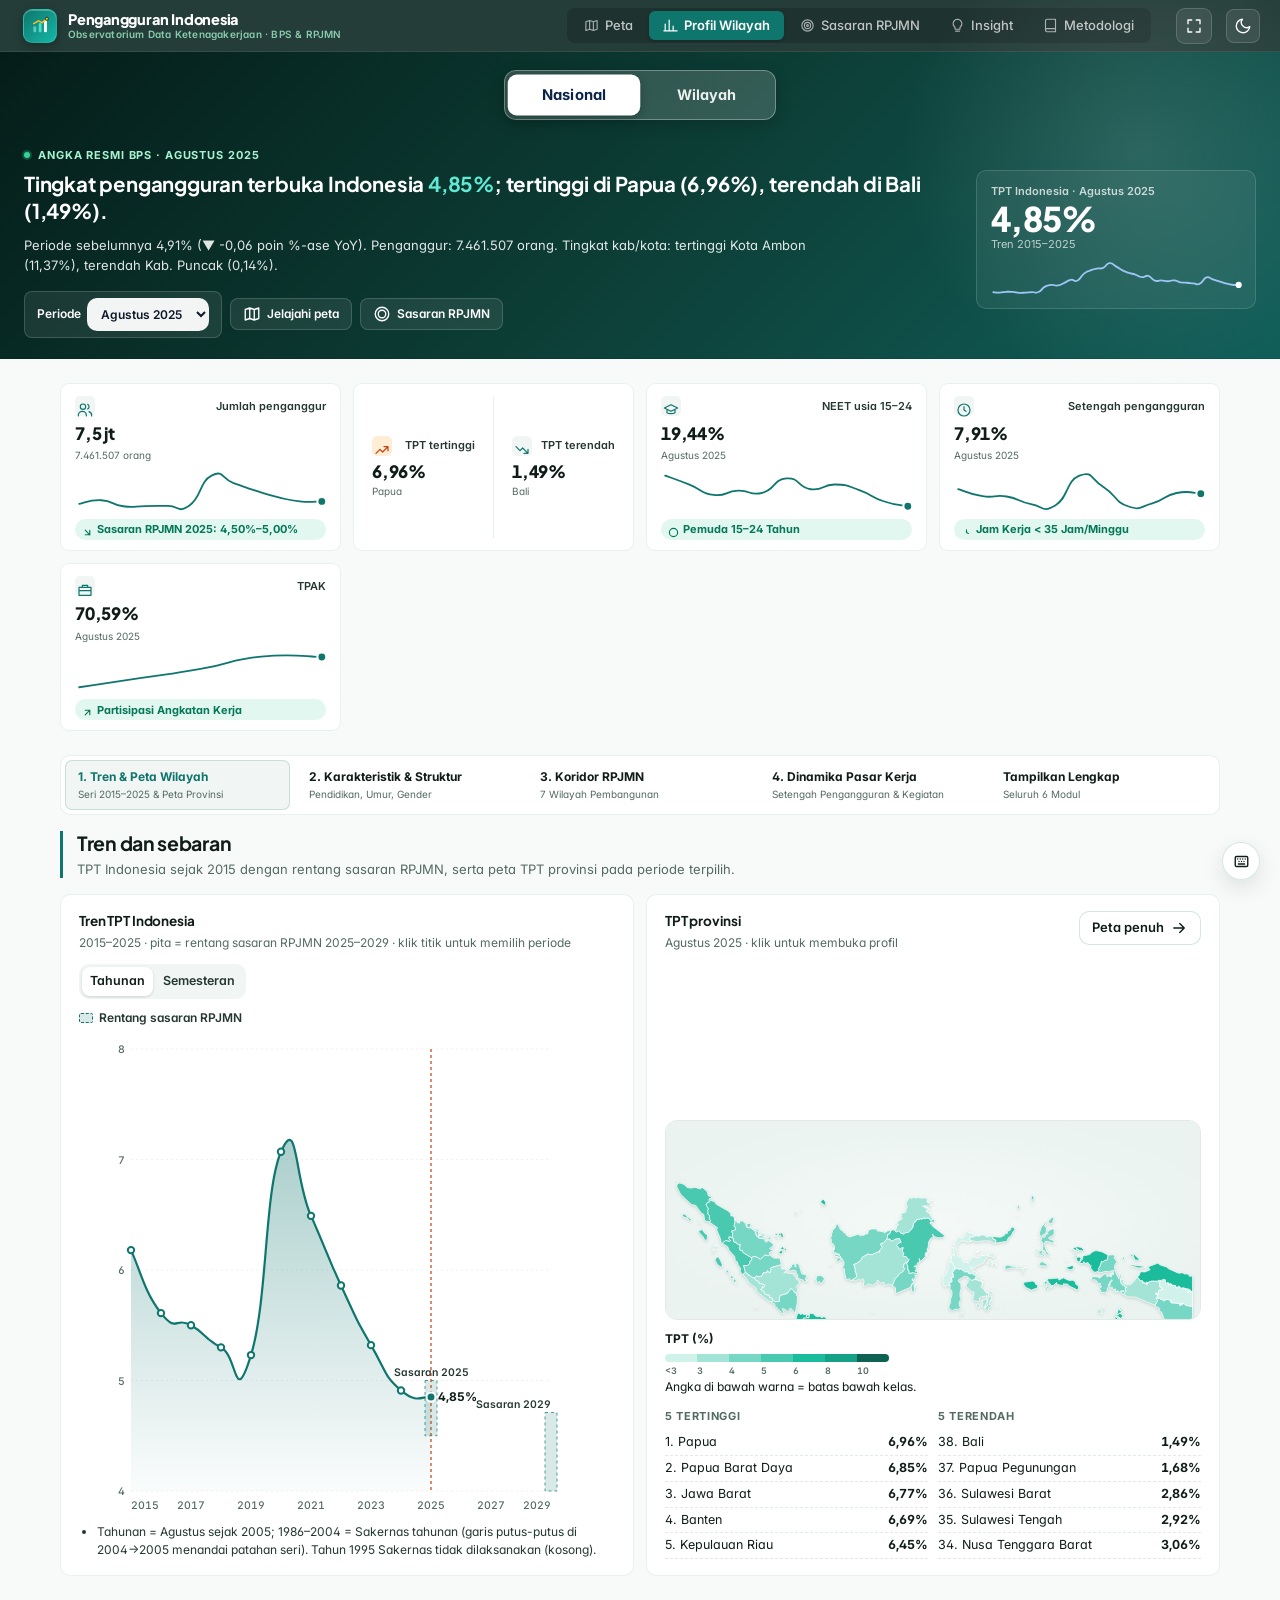
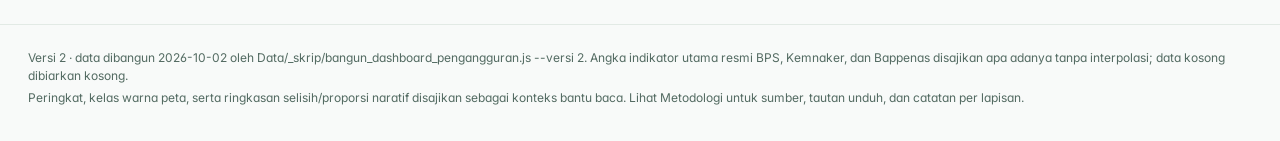
==== commit 5c9d3318: "style(brand): upgrade header brand emblem, subtitle, and custom SVG favicon" ====
--- a/index.html
+++ b/index.html
@@ -5,6 +5,7 @@
 <meta name="viewport" content="width=device-width, initial-scale=1">
 <title>Pengangguran Indonesia</title>
 <meta name="description" content="Dashboard pengangguran Indonesia versi 2: TPT provinsi 1986–2026 dan 514 kabupaten/kota, NEET, setengah pengangguran, jumlah penganggur, sasaran RPJMN 2025–2029 — angka resmi BPS, Kemnaker, Bappenas.">
+<link rel="icon" type="image/svg+xml" href="data:image/svg+xml,%3Csvg xmlns='http://www.w3.org/2000/svg' viewBox='0 0 32 32'%3E%3Cdefs%3E%3ClinearGradient id='g' x1='0' y1='0' x2='1' y2='1'%3E%3Cstop offset='0%25' stop-color='%230d9488'/%3E%3Cstop offset='100%25' stop-color='%23064e3b'/%3E%3C/linearGradient%3E%3C/defs%3E%3Crect width='32' height='32' rx='8' fill='url(%23g)'/%3E%3Crect x='6.5' y='17' width='4' height='8.5' rx='1.5' fill='%235eead4' fill-opacity='0.65'/%3E%3Crect x='14' y='12.5' width='4' height='13' rx='1.5' fill='%235eead4' fill-opacity='0.85'/%3E%3Crect x='21.5' y='8.5' width='4' height='17' rx='1.5' fill='%23ffffff'/%3E%3Cpath d='M6.5 13.5L13 9.5L18.5 12L25 6.5' fill='none' stroke='%23fbbf24' stroke-width='2.3' stroke-linecap='round' stroke-linejoin='round'/%3E%3Ccircle cx='25' cy='6.5' r='2.2' fill='%23fbbf24'/%3E%3C/svg%3E">
 <link rel="preconnect" href="https://fonts.googleapis.com">
 <link rel="preconnect" href="https://fonts.gstatic.com" crossorigin>
 <link href="https://fonts.googleapis.com/css2?family=Inter:wght@400;500;600;700&family=Plus+Jakarta+Sans:wght@600;700;800&display=swap" rel="stylesheet">
@@ -18,8 +19,19 @@
 <a class="lewati" href="#utama">Lewati ke konten</a>
 <header class="nav">
   <a class="logo" href="#profil" aria-label="Pengangguran Indonesia — beranda">
-    <span class="tanda" aria-hidden="true"><svg class="ikon" viewBox="0 0 24 24"><path d="M4 20V10M10 20V4M16 20v-7M22 20H2"/></svg></span>
-    <span class="brand"><b>Pengangguran Indonesia</b></span>
+    <span class="tanda" aria-hidden="true">
+      <svg class="ikon-logo" viewBox="0 0 28 28" fill="none" xmlns="http://www.w3.org/2000/svg">
+        <rect x="4.5" y="15" width="3.8" height="8" rx="1.4" fill="#99f6e4" fill-opacity="0.55"/>
+        <rect x="11.6" y="10.5" width="3.8" height="12.5" rx="1.4" fill="#5eead4" fill-opacity="0.82"/>
+        <rect x="18.7" y="6.5" width="3.8" height="16.5" rx="1.4" fill="#ffffff"/>
+        <path d="M5 11.5L11.2 7.8L16.2 10.2L22.5 5" stroke="#fbbf24" stroke-width="2.1" stroke-linecap="round" stroke-linejoin="round"/>
+        <circle cx="22.5" cy="5" r="2.1" fill="#fbbf24" stroke="#06231e" stroke-width="1"/>
+      </svg>
+    </span>
+    <span class="brand">
+      <b>Pengangguran Indonesia</b>
+      <span class="brand-sub">Observatorium Data Ketenagakerjaan · BPS &amp; RPJMN</span>
+    </span>
   </a>
   <nav class="tabs" role="tablist" aria-label="Halaman">
     <button role="tab" data-page="peta" title="Peta Spasial (P)"><svg class="ikon" viewBox="0 0 24 24"><path d="M9 4 3 6v14l6-2 6 2 6-2V4l-6 2-6-2zM9 4v14M15 6v14"/></svg><span class="tx">Peta</span></button>
--- a/v2_layout.css
+++ b/v2_layout.css
@@ -51,31 +51,69 @@
 }
 
 .nav .logo {
-  gap: 10px;
+  gap: 11px;
   text-decoration: none;
+  display: inline-flex;
+  align-items: center;
+  padding: 3px 6px 3px 3px;
+  border-radius: 11px;
+  transition: transform 0.18s ease, background-color 0.18s ease;
+}
+
+.nav .logo:hover {
+  background: rgba(255, 255, 255, 0.05);
 }
 
 .nav .logo .tanda {
-  width: 28px;
-  height: 28px;
-  background: linear-gradient(135deg, #0f766e 0%, #14b8a6 100%);
-  border-radius: 7px;
+  width: 34px;
+  height: 34px;
+  background: linear-gradient(145deg, #0d9488 0%, #0f766e 55%, #064e3b 100%);
+  border-radius: 9px;
   display: flex;
   align-items: center;
   justify-content: center;
-  box-shadow: 0 1px 4px rgba(15, 118, 110, 0.3);
-}
-
-.nav .logo .tanda .ikon {
-  width: 16px;
-  height: 16px;
+  border: 1px solid rgba(94, 234, 212, 0.35);
+  box-shadow: 0 3px 10px rgba(0, 0, 0, 0.28), inset 0 1px 0 rgba(255, 255, 255, 0.25);
+  transition: transform 0.2s cubic-bezier(0.16, 1, 0.3, 1), border-color 0.2s ease;
+}
+
+.nav .logo:hover .tanda {
+  transform: scale(1.04);
+  border-color: rgba(251, 191, 36, 0.65);
+}
+
+.nav .logo .tanda .ikon-logo {
+  width: 21px;
+  height: 21px;
+  display: block;
+}
+
+.nav .logo .brand {
+  display: flex;
+  flex-direction: column;
+  justify-content: center;
+  line-height: 1.15;
 }
 
 .nav .logo .brand b {
-  font-size: 14px;
-  font-weight: 700;
-  letter-spacing: -0.01em;
+  font-size: 14.5px;
+  font-weight: 800;
+  letter-spacing: -0.015em;
   color: #ffffff;
+}
+
+.nav .logo .brand .brand-sub {
+  font-size: 10px;
+  font-weight: 600;
+  letter-spacing: 0.02em;
+  color: rgba(167, 243, 208, 0.78);
+  margin-top: 1px;
+}
+
+@media (max-width: 900px) {
+  .nav .logo .brand .brand-sub {
+    display: none;
+  }
 }
 
 .nav .tabs {
@@ -1964,15 +2002,61 @@
   transform: translateY(-1px);
 }
 
-/* 5. Penyempurnaan Bullet Chart Sasaran RPJMN */
+/* 5. Penyempurnaan Bullet Chart Sasaran RPJMN (Baris Wilayah + Baris Provinsi) */
+.bullet .trk {
+  height: 20px !important;
+  border-radius: 6px !important;
+}
+.bullet .nm.nm-wil {
+  font-weight: 800;
+  color: var(--accent);
+  cursor: default;
+}
+.bullet .trk.trk-wil {
+  background: var(--accent-soft);
+  border: 1px dashed rgba(15, 118, 110, 0.35);
+}
+.bullet .v.v-wil {
+  color: var(--muted);
+  font-weight: 600;
+}
+.bullet .bullet-pemisah {
+  grid-column: 1 / -1;
+  height: 1px;
+  background: var(--border);
+  margin: 2px 0 4px;
+}
 .bullet .pita25,
 .bullet-leg .l25 {
-  background: rgba(15, 118, 110, 0.22) !important;
+  background: rgba(15, 118, 110, 0.25) !important;
   border-color: var(--accent) !important;
 }
 :root[data-theme="dark"] .bullet .pita25,
 :root[data-theme="dark"] .bullet-leg .l25 {
-  background: rgba(45, 212, 191, 0.25) !important;
+  background: rgba(45, 212, 191, 0.28) !important;
+}
+/* Pita Target Provinsi & Wilayah pada Grafik Garis Tren (Profil Wilayah) */
+.chart .pita.pita-prov,
+.leg i.pita.pita-prov {
+  fill: rgba(15, 118, 110, 0.25) !important;
+  background: rgba(15, 118, 110, 0.25) !important;
+  border-color: var(--accent) !important;
+}
+.chart .pita-tepi.pita-prov {
+  stroke: var(--accent) !important;
+  stroke-width: 1.5px !important;
+  stroke-dasharray: none !important;
+}
+.chart .pita.pita-wil,
+.leg i.pita.pita-wil {
+  fill: rgba(234, 88, 12, 0.2) !important;
+  background: rgba(234, 88, 12, 0.2) !important;
+  border-color: var(--accent-2) !important;
+}
+.chart .pita-tepi.pita-wil {
+  stroke: var(--accent-2) !important;
+  stroke-width: 1.4px !important;
+  stroke-dasharray: 3 2 !important;
 }
 .bullet .titik {
   width: 12px !important;
@@ -1981,6 +2065,7 @@
   border: 2px solid var(--surface) !important;
   box-shadow: 0 0 0 2px rgba(15, 118, 110, 0.28), 0 2px 4px rgba(0, 0, 0, 0.25) !important;
   transition: transform 0.15s ease;
+  z-index: 3;
 }
 .bullet .trk:hover .titik {
   transform: translate(-50%, -50%) scale(1.25);
@@ -2019,3 +2104,226 @@
   background: var(--accent);
   color: #ffffff;
 }
+
+/* =====================================================================
+   7. Evaluasi & Improvisasi Berdasarkan Frontend-Design & UI-UX-Pro-Max
+   - Editorial Section Headers (Tanpa Kotak Nomor AI-Slop 01/02)
+   - Motion & Hover Restraint (Hanya Elemen Klik yang Mengangkat)
+   - Touch & Keyboard Accessibility pada Istilah (.term) & Target Sentuh
+   - Floating Quick-Action (Ke Atas + Modal Pintasan Keyboard ?)
+   - prefers-reduced-motion & focus-not-obscured (scroll-margin-top)
+   ===================================================================== */
+
+/* 7.1 Editorial Section Headers — mengganti kotak nomor 01/02 menjadi aksen vertikal editorial */
+.bagian-kepala {
+  position: relative;
+  padding-left: 14px;
+  border-left: 3.5px solid var(--accent);
+  margin-bottom: 16px !important;
+}
+.bagian-kepala .no {
+  display: none !important;
+}
+.bagian-kepala h2 {
+  font-size: 19.5px !important;
+  letter-spacing: -0.015em;
+  line-height: 1.25;
+}
+.bagian-kepala p {
+  margin: 4px 0 0 0 !important;
+  font-size: 13px;
+  color: var(--muted);
+}
+
+/* 7.2 Motion & Hover Restraint — Kartu statis tidak terangkat; hanya kartu interaktif (.klik) yang memberi sinyal klik */
+.kpi:not(.klik) {
+  transform: none !important;
+}
+.kpi:not(.klik):hover {
+  transform: none !important;
+  border-color: var(--border-2) !important;
+  box-shadow: none !important;
+}
+.kpi.klik {
+  cursor: pointer;
+  transition: transform 0.16s cubic-bezier(0.16, 1, 0.3, 1), border-color 0.16s ease, box-shadow 0.16s ease !important;
+}
+.kpi.klik:hover,
+.kpi.klik:focus-visible {
+  transform: translateY(-2px) !important;
+  border-color: var(--accent) !important;
+  box-shadow: 0 8px 20px -6px rgba(15, 118, 110, 0.18) !important;
+}
+.kpi-sub-item.klik:hover,
+.kpi-sub-item.klik:focus-visible {
+  background: var(--accent-soft) !important;
+}
+
+/* 7.3 Aksesibilitas Istilah (.term) & Focus-Not-Obscured (WCAG 2.2 AA) */
+#page-insight .chap,
+.bagian,
+details.lapisan-det {
+  scroll-margin-top: 96px;
+}
+#page-insight .term {
+  cursor: pointer;
+  border-radius: 3px;
+  padding: 0 2px;
+  transition: background-color 0.15s ease, color 0.15s ease;
+}
+#page-insight .term:hover,
+#page-insight .term:focus-visible {
+  background: var(--accent-soft) !important;
+  color: var(--accent) !important;
+  outline: none;
+}
+
+/* 7.4 Floating Action Stack (Tombol Ke Atas & Pintasan Keyboard) */
+.v2-fab-stack {
+  position: fixed;
+  right: 20px;
+  bottom: 20px;
+  z-index: 44;
+  display: flex;
+  align-items: center;
+  gap: 8px;
+}
+body.mode-peta .v2-fab-stack {
+  display: none !important;
+}
+.v2-fab-btn {
+  display: inline-flex;
+  align-items: center;
+  justify-content: center;
+  gap: 6px;
+  height: 38px;
+  padding: 0 13px;
+  border-radius: 999px;
+  background: var(--glass);
+  backdrop-filter: blur(14px) saturate(160%);
+  -webkit-backdrop-filter: blur(14px) saturate(160%);
+  border: 1px solid var(--border-2);
+  color: var(--ink);
+  font-size: 12px;
+  font-weight: 700;
+  cursor: pointer;
+  box-shadow: 0 8px 24px -4px rgba(6, 35, 30, 0.18);
+  transition: transform 0.16s ease, border-color 0.16s ease, background-color 0.16s ease, color 0.16s ease;
+}
+.v2-fab-btn.v2-fab-icon {
+  width: 38px;
+  padding: 0;
+}
+.v2-fab-btn:hover,
+.v2-fab-btn:focus-visible {
+  transform: translateY(-2px);
+  border-color: var(--accent);
+  color: var(--accent);
+}
+
+/* 7.5 Modal Pintasan Keyboard (?) */
+.v2-kbd-modal {
+  position: fixed;
+  inset: 0;
+  z-index: 120;
+  display: grid;
+  place-items: center;
+  padding: 16px;
+}
+.v2-kbd-backdrop {
+  position: absolute;
+  inset: 0;
+  background: rgba(6, 20, 18, 0.55);
+  backdrop-filter: blur(4px);
+}
+.v2-kbd-card {
+  position: relative;
+  z-index: 1;
+  width: min(440px, 100%);
+  background: var(--surface);
+  border: 1px solid var(--border-2);
+  border-radius: 14px;
+  padding: 18px 20px;
+  box-shadow: var(--shadow-2);
+  color: var(--ink);
+}
+.v2-kbd-head {
+  display: flex;
+  align-items: center;
+  justify-content: space-between;
+  margin-bottom: 14px;
+  padding-bottom: 10px;
+  border-bottom: 1px solid var(--border);
+}
+.v2-kbd-head h3 {
+  font-size: 15px;
+  font-weight: 700;
+}
+.v2-kbd-close {
+  width: 28px;
+  height: 28px;
+  border-radius: 7px;
+  border: 1px solid var(--border);
+  background: var(--surface-2);
+  color: var(--ink-2);
+  font-size: 18px;
+  line-height: 1;
+  cursor: pointer;
+  display: grid;
+  place-items: center;
+}
+.v2-kbd-close:hover {
+  border-color: var(--accent);
+  color: var(--accent);
+}
+.v2-kbd-grid {
+  display: grid;
+  grid-template-columns: 1fr 1fr;
+  gap: 10px 14px;
+  font-size: 12.5px;
+}
+.v2-kbd-grid > div {
+  display: flex;
+  align-items: center;
+  gap: 8px;
+}
+.v2-kbd-grid kbd {
+  display: inline-grid;
+  place-items: center;
+  min-width: 26px;
+  height: 24px;
+  padding: 0 6px;
+  border-radius: 6px;
+  background: var(--surface-2);
+  border: 1px solid var(--border-2);
+  box-shadow: 0 1px 0 var(--border-2);
+  font-family: var(--font);
+  font-size: 11.5px;
+  font-weight: 700;
+  color: var(--accent);
+}
+
+/* 7.6 Touch Targets & Reduced Motion (WCAG 2.2 / UI-UX-Pro-Max) */
+@media (max-width: 768px) {
+  .tabs button,
+  .seg button,
+  .btn,
+  .focus-pill {
+    min-height: 38px;
+  }
+  .v2-kbd-grid {
+    grid-template-columns: 1fr;
+  }
+}
+
+@media (prefers-reduced-motion: reduce) {
+  *,
+  *::before,
+  *::after {
+    animation-duration: 0.01ms !important;
+    animation-iteration-count: 1 !important;
+    transition-duration: 0.01ms !important;
+    scroll-behavior: auto !important;
+  }
+}
+
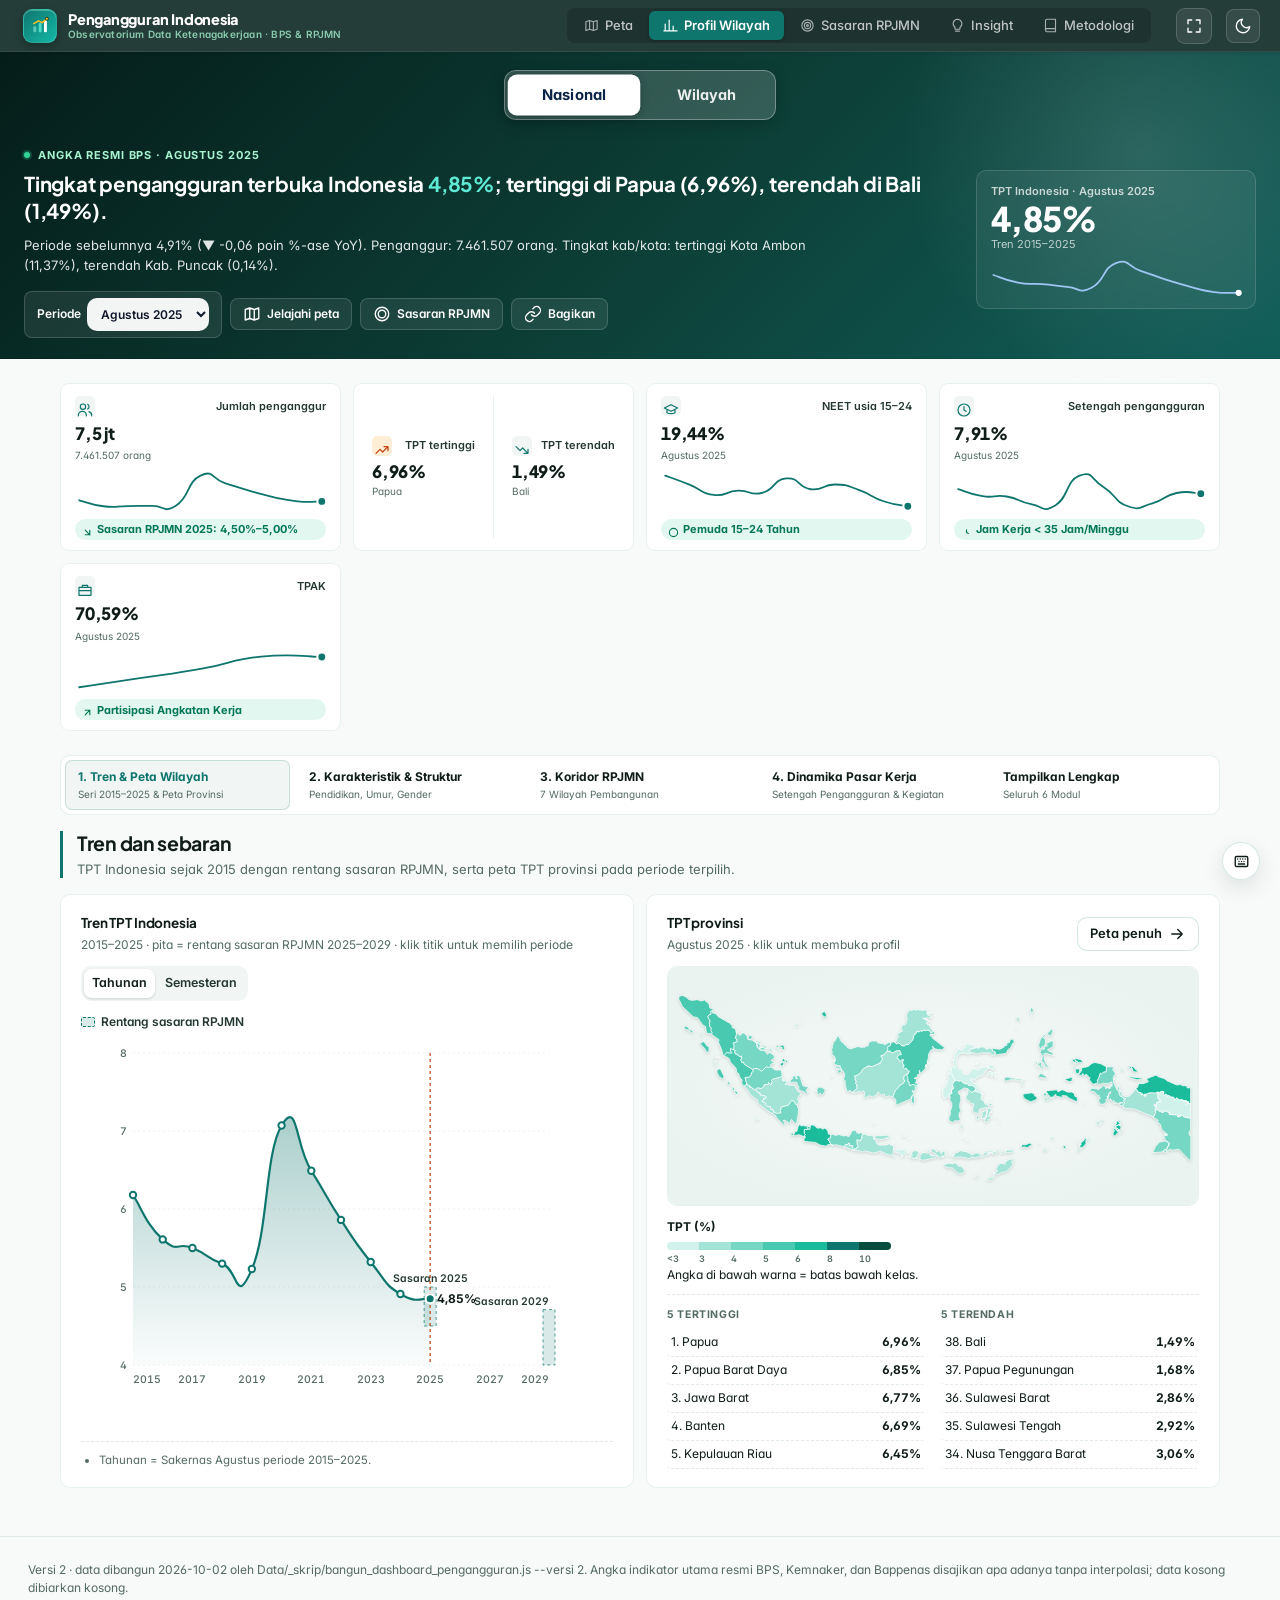
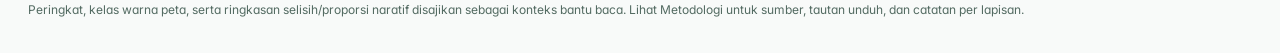
==== commit 1b67734b: "feat(data): scope TPT and jumlah pengangguran series to 2015 onwards and update notes" ====
--- a/index.html
+++ b/index.html
@@ -4,7 +4,7 @@
 <meta charset="utf-8">
 <meta name="viewport" content="width=device-width, initial-scale=1">
 <title>Pengangguran Indonesia</title>
-<meta name="description" content="Dashboard pengangguran Indonesia versi 2: TPT provinsi 1986–2026 dan 514 kabupaten/kota, NEET, setengah pengangguran, jumlah penganggur, sasaran RPJMN 2025–2029 — angka resmi BPS, Kemnaker, Bappenas.">
+<meta name="description" content="Dashboard pengangguran Indonesia versi 2: TPT provinsi 2015–2026 dan 514 kabupaten/kota, NEET, setengah pengangguran, jumlah penganggur, sasaran RPJMN 2025–2029 — angka resmi BPS, Kemnaker, Bappenas.">
 <link rel="icon" type="image/svg+xml" href="data:image/svg+xml,%3Csvg xmlns='http://www.w3.org/2000/svg' viewBox='0 0 32 32'%3E%3Cdefs%3E%3ClinearGradient id='g' x1='0' y1='0' x2='1' y2='1'%3E%3Cstop offset='0%25' stop-color='%230d9488'/%3E%3Cstop offset='100%25' stop-color='%23064e3b'/%3E%3C/linearGradient%3E%3C/defs%3E%3Crect width='32' height='32' rx='8' fill='url(%23g)'/%3E%3Crect x='6.5' y='17' width='4' height='8.5' rx='1.5' fill='%235eead4' fill-opacity='0.65'/%3E%3Crect x='14' y='12.5' width='4' height='13' rx='1.5' fill='%235eead4' fill-opacity='0.85'/%3E%3Crect x='21.5' y='8.5' width='4' height='17' rx='1.5' fill='%23ffffff'/%3E%3Cpath d='M6.5 13.5L13 9.5L18.5 12L25 6.5' fill='none' stroke='%23fbbf24' stroke-width='2.3' stroke-linecap='round' stroke-linejoin='round'/%3E%3Ccircle cx='25' cy='6.5' r='2.2' fill='%23fbbf24'/%3E%3C/svg%3E">
 <link rel="preconnect" href="https://fonts.googleapis.com">
 <link rel="preconnect" href="https://fonts.gstatic.com" crossorigin>
--- a/v2_layout.css
+++ b/v2_layout.css
@@ -16,6 +16,10 @@
   color: var(--ink);
 }
 
+body:not(.mode-peta) {
+  padding-top: 52px;
+}
+
 .isi {
   max-width: 1200px;
   margin: 0 auto;
@@ -40,9 +44,14 @@
   background: rgba(45, 212, 191, 0.25);
 }
 
-/* Navigasi Header Ramping & Bersih */
+/* Navigasi Header Ramping & Bersih (Fixed di Atas Viewport) */
 .nav {
-  height: 52px;
+  position: fixed !important;
+  top: 0 !important;
+  left: 0 !important;
+  right: 0 !important;
+  height: 52px !important;
+  z-index: 60 !important;
   background: var(--nav);
   border-bottom: 1px solid rgba(255, 255, 255, 0.08);
   box-shadow: 0 1px 3px rgba(0, 0, 0, 0.1);
@@ -391,6 +400,47 @@
   padding: 1px 6px;
 }
 
+/* Kartu KPI Ringkas (Compact) di Halaman Sasaran RPJMN */
+.kpi-sasaran-kisi {
+  grid-template-columns: repeat(4, minmax(0, 1fr)) !important;
+  gap: 12px !important;
+  margin-top: 16px !important;
+  margin-bottom: 16px !important;
+}
+
+.kpi-sasaran-kisi > .kpi {
+  padding: 11px 14px !important;
+  gap: 3px !important;
+  justify-content: center;
+}
+
+.kpi-sasaran-kisi > .kpi .atas {
+  justify-content: flex-start !important;
+  gap: 7px !important;
+  font-size: 11.5px !important;
+}
+
+.kpi-sasaran-kisi > .kpi .val {
+  font-size: 20px !important;
+  margin: 4px 0 1px !important;
+  line-height: 1.15 !important;
+}
+
+.kpi-sasaran-kisi > .kpi .per {
+  font-size: 11px !important;
+}
+
+@media (max-width: 900px) {
+  .kpi-sasaran-kisi {
+    grid-template-columns: repeat(2, minmax(0, 1fr)) !important;
+  }
+}
+@media (max-width: 520px) {
+  .kpi-sasaran-kisi {
+    grid-template-columns: minmax(0, 1fr) !important;
+  }
+}
+
 /* 4. Progressive Disclosure Pill Switcher */
 .beranda-focus-nav {
   display: flex;
@@ -466,6 +516,65 @@
 .kisi-2 > .card > .chart,
 .kisi-2 > .card > div:has(svg) {
   flex: 1;
+}
+
+/* Proporsi Profesional Section 1: Tren TPT Indonesia & Peta TPT Provinsi */
+.kisi-tren-sebaran > .card {
+  justify-content: flex-start !important;
+  padding: 18px 20px !important;
+}
+
+.kisi-tren-sebaran > .card > .card-head {
+  align-items: center !important;
+  margin-bottom: 12px !important;
+}
+
+.kisi-tren-sebaran > .card > .catatan {
+  margin-top: auto !important;
+  padding-top: 10px;
+  border-top: 1px dashed var(--grid);
+  font-size: 11.5px;
+  line-height: 1.45;
+  color: var(--muted);
+}
+
+.kisi-tren-sebaran .peta-mini {
+  height: 240px !important;
+  flex: 0 0 240px !important;
+  margin-top: 0 !important;
+  border-radius: 10px !important;
+  border: 1px solid var(--border) !important;
+}
+
+.kisi-tren-sebaran .legenda-mini {
+  margin-top: 12px !important;
+  padding-bottom: 10px;
+  border-bottom: 1px dashed var(--grid);
+}
+
+.kisi-tren-sebaran .daftar-ekstrem {
+  margin-top: 12px !important;
+  gap: 16px !important;
+}
+
+.kisi-tren-sebaran .daftar-ekstrem h4 {
+  font-size: 10.5px !important;
+  font-weight: 700 !important;
+  letter-spacing: 0.06em !important;
+  color: var(--muted) !important;
+  margin-bottom: 6px !important;
+}
+
+.kisi-tren-sebaran .daftar-ekstrem li {
+  padding: 4.5px 4px !important;
+  border-radius: 4px;
+  font-size: 12px !important;
+  transition: background-color 0.12s ease, color 0.12s ease;
+}
+
+.kisi-tren-sebaran .daftar-ekstrem li:hover {
+  background-color: var(--accent-soft);
+  color: var(--accent);
 }
 
 /* Batang horizontal elastis memenuhi whitespace */
@@ -991,7 +1100,7 @@
   -webkit-backdrop-filter: blur(12px);
   border-bottom: 1px solid rgba(255, 255, 255, 0.12);
   box-shadow: 0 4px 12px rgba(0, 0, 0, 0.25);
-  z-index: 45;
+  z-index: 50;
   display: flex;
   align-items: center;
   transition: transform 0.25s cubic-bezier(0.16, 1, 0.3, 1), opacity 0.2s ease;
@@ -2327,3 +2436,235 @@
   }
 }
 
+/* =====================================================================
+   8. Enam Improvisasi UI/UX Eksekutif Lanjutan:
+   1) Interactive Multi-Line Legend Highlighting
+   2) Instant Search & Row Counter Toolbar pada Semua Tabel Data
+   3) Interactive Tertinggi & Terendah Cards di Panel Peta
+   4) Reading Progress Bar & Sticky Chapter Pills di Tab Insight
+   5) Toast Notification untuk Salin Tautan / Deep-Link Sharing
+   6) Enhanced Sticky Table Header dengan Frosted Surface
+   ===================================================================== */
+
+/* 8.1 Interactive Multi-Line Legend Highlighting */
+.leg .leg-item {
+  cursor: pointer;
+  padding: 2px 7px;
+  border-radius: 6px;
+  border: 1px solid transparent;
+  transition: opacity 0.16s ease, background-color 0.16s ease, border-color 0.16s ease;
+  user-select: none;
+}
+.leg .leg-item:hover,
+.leg .leg-item:focus-visible {
+  background: var(--surface-2);
+  border-color: var(--border-2);
+  outline: none;
+}
+.leg .leg-item.aktif {
+  background: var(--accent-soft);
+  border-color: var(--accent);
+  color: var(--accent);
+}
+.leg .leg-item.redup {
+  opacity: 0.38;
+}
+.chart .seri-grup {
+  transition: opacity 0.18s ease;
+}
+.chart .seri-grup.seri-redup {
+  opacity: 0.16;
+}
+.chart .seri-grup.seri-sorot .ln {
+  stroke-width: 3.2px !important;
+}
+
+/* 8.2 Instant Table Search Toolbar & Sticky Table Header */
+.tbl-toolbar {
+  display: flex;
+  align-items: center;
+  justify-content: space-between;
+  gap: 10px;
+  flex-wrap: wrap;
+  margin-bottom: 10px;
+}
+.tbl-cari-input {
+  width: min(290px, 100%);
+  padding: 6px 10px 6px 30px;
+  font-size: 12px;
+  border: 1px solid var(--border-2);
+  border-radius: 8px;
+  background: var(--surface-2) no-repeat 9px 50%/13px url("data:image/svg+xml,%3Csvg xmlns='http://www.w3.org/2000/svg' viewBox='0 0 24 24' fill='none' stroke='%2364748b' stroke-width='2.2' stroke-linecap='round'%3E%3Ccircle cx='11' cy='11' r='7'/%3E%3Cpath d='M21 21l-4.3-4.3'/%3E%3C/svg%3E");
+  color: var(--ink);
+  transition: border-color 0.15s ease, background-color 0.15s ease;
+}
+.tbl-cari-input:focus {
+  background-color: var(--surface);
+  border-color: var(--accent);
+  outline: none;
+}
+.tbl-cari-info {
+  font-size: 11.5px;
+  color: var(--muted);
+  font-weight: 500;
+}
+.tbl-kosong {
+  text-align: center !important;
+  padding: 20px !important;
+  color: var(--muted) !important;
+  font-style: italic;
+}
+table.tbl thead th {
+  position: sticky;
+  top: 0;
+  z-index: 3;
+  background: var(--surface-2) !important;
+  box-shadow: inset 0 -1px 0 var(--border-2);
+  cursor: pointer;
+  user-select: none;
+}
+table.tbl thead th:hover {
+  color: var(--accent) !important;
+}
+
+/* 8.3 Interactive Tertinggi & Terendah di Panel Peta */
+.dua-kotak .kotak-ekstrem.klik {
+  cursor: pointer;
+  transition: border-color 0.15s ease, background-color 0.15s ease, transform 0.15s ease;
+}
+.dua-kotak .kotak-ekstrem.klik:hover,
+.dua-kotak .kotak-ekstrem.klik:focus-visible {
+  border-color: var(--accent);
+  background: var(--accent-soft);
+  transform: translateY(-1px);
+  outline: none;
+}
+
+/* 8.4 Reading Progress Bar & Sticky Chapter Pills di Tab Insight */
+.v2-scroll-progress {
+  position: fixed;
+  top: 0;
+  left: 0;
+  right: 0;
+  height: 2.5px;
+  background: linear-gradient(90deg, #10b981 0%, #34d399 55%, #fbbf24 100%);
+  transform-origin: 0 50%;
+  transform: scaleX(0);
+  opacity: 0;
+  z-index: 75;
+  pointer-events: none;
+  transition: opacity 0.2s ease;
+}
+.insight-sticky-pills {
+  position: sticky;
+  top: 62px;
+  z-index: 25;
+  display: flex;
+  align-items: center;
+  gap: 6px;
+  overflow-x: auto;
+  scrollbar-width: none;
+  padding: 7px 10px;
+  margin-bottom: 18px;
+  background: var(--glass);
+  backdrop-filter: blur(14px) saturate(160%);
+  -webkit-backdrop-filter: blur(14px) saturate(160%);
+  border: 1px solid var(--border-2);
+  border-radius: 999px;
+  box-shadow: 0 4px 16px -4px rgba(6, 35, 30, 0.1);
+  width: fit-content;
+  max-width: 100%;
+}
+.insight-sticky-pills::-webkit-scrollbar {
+  display: none;
+}
+.insight-sticky-pills .ins-pill {
+  font-size: 11.5px;
+  font-weight: 700;
+  color: var(--ink-2);
+  text-decoration: none;
+  padding: 4px 11px;
+  border-radius: 999px;
+  white-space: nowrap;
+  transition: background-color 0.15s ease, color 0.15s ease;
+}
+.insight-sticky-pills .ins-pill:hover {
+  background: var(--surface-2);
+  color: var(--accent);
+}
+.insight-sticky-pills .ins-pill.aktif {
+  background: var(--accent);
+  color: #ffffff;
+}
+
+/* 8.5 Toast Notification untuk Salin Tautan */
+.v2-toast {
+  position: fixed;
+  bottom: 24px;
+  left: 50%;
+  transform: translate(-50%, 16px);
+  background: #06231e;
+  color: #ffffff;
+  border: 1px solid rgba(94, 234, 212, 0.35);
+  padding: 9px 18px;
+  border-radius: 999px;
+  font-size: 12.5px;
+  font-weight: 600;
+  box-shadow: 0 10px 28px rgba(0, 0, 0, 0.28);
+  z-index: 150;
+  opacity: 0;
+  pointer-events: none;
+  transition: opacity 0.2s ease, transform 0.22s cubic-bezier(0.16, 1, 0.3, 1);
+}
+.v2-toast.tampil {
+  opacity: 1;
+  transform: translate(-50%, 0);
+}
+
+/* =====================================================================
+   9. Warna Identitas Berbeda untuk Setiap Lapisan Peta (Multi-Palette Choropleth)
+   ===================================================================== */
+.rel .lap button {
+  transition: background-color 0.15s ease, color 0.15s ease, border-color 0.15s ease;
+  border: 1px solid transparent;
+}
+.rel .lap button .ik {
+  background: var(--lap-bg, var(--surface-2)) !important;
+  color: var(--lap-c, var(--ink-2)) !important;
+  transition: background-color 0.18s ease, color 0.18s ease, transform 0.18s ease;
+}
+.rel .lap button:hover {
+  background: var(--lap-bg, var(--surface-2)) !important;
+}
+.rel .lap button:hover .ik {
+  transform: scale(1.06);
+}
+.rel .lap button[aria-checked="true"] {
+  background: var(--lap-bg, var(--accent-soft)) !important;
+  border-color: var(--lap-c, var(--accent)) !important;
+  color: var(--ink) !important;
+  font-weight: 700 !important;
+}
+.rel .lap button[aria-checked="true"] .ik {
+  background: var(--lap-c, var(--accent)) !important;
+  color: #ffffff !important;
+  box-shadow: 0 2px 6px rgba(0, 0, 0, 0.18);
+}
+#page-peta .peringkat li .batang {
+  background: var(--lap-soft, var(--accent-soft)) !important;
+}
+#page-peta .peringkat li.sel {
+  border-color: var(--lap-color, var(--accent)) !important;
+}
+#page-peta .sorot-kartu {
+  border-left: 3.5px solid var(--lap-color, var(--accent)) !important;
+}
+#page-peta .waktu .putar {
+  background: var(--lap-color, var(--accent)) !important;
+}
+#page-peta .waktu input[type="range"] {
+  accent-color: var(--lap-color, var(--accent)) !important;
+}
+
+
+
--- a/v2_minimalist_map.css
+++ b/v2_minimalist_map.css
@@ -10,7 +10,7 @@
 /* 1. Shell Peta: Lebih Luas & Tenang */
 #page-peta.aktif {
   position: fixed;
-  inset: 58px 0 0 0;
+  inset: 52px 0 0 0;
   background: var(--sea);
 }
 
@@ -347,17 +347,17 @@
   color: var(--accent-ink) !important;
 }
 
-/* Pastikan Hero tidak memotong dropdown yang melayang ke bawah dan stacking context paling depan */
+/* Pastikan Hero tidak memotong dropdown yang melayang ke bawah */
 .hero {
   position: relative;
-  z-index: 50 !important;
+  z-index: 30 !important;
   overflow: visible !important;
 }
 
 .hero .dalam,
 .hero-profil {
   position: relative;
-  z-index: 55 !important;
+  z-index: 35 !important;
   overflow: visible !important;
 }
 
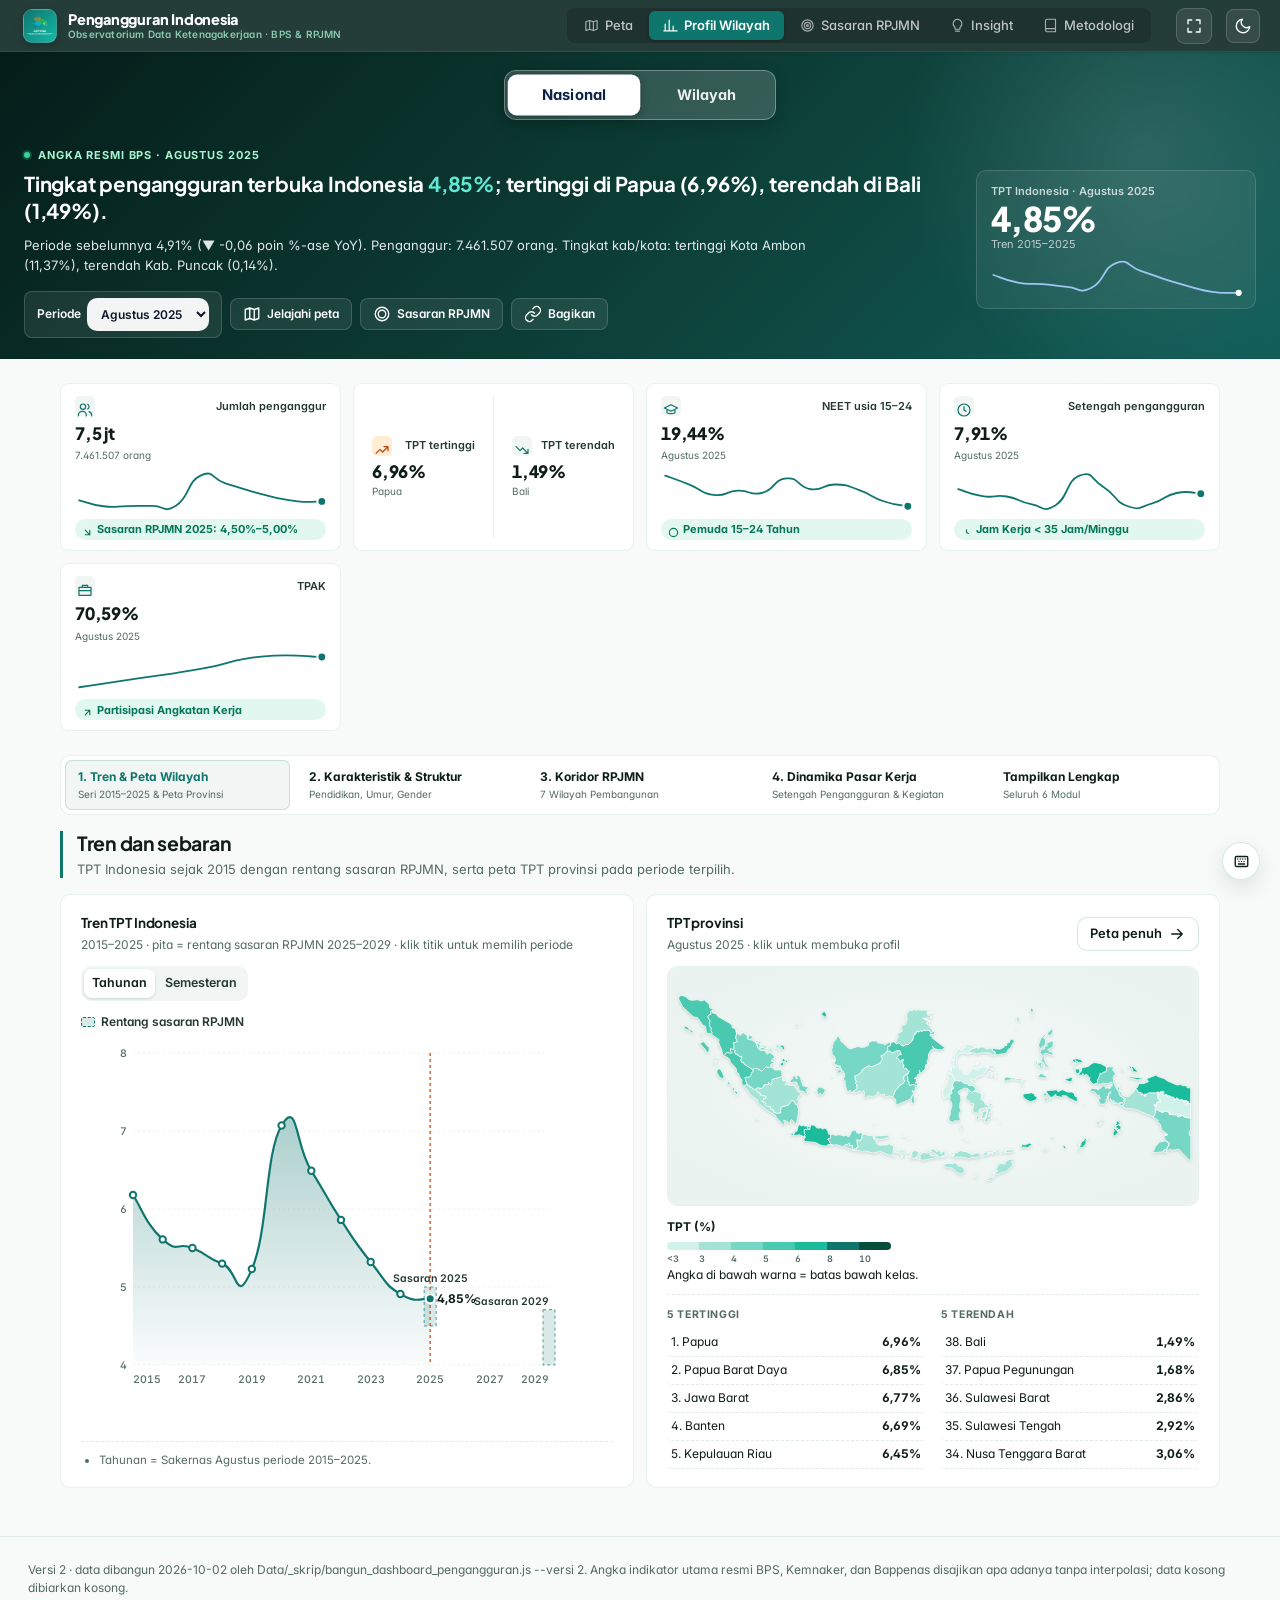
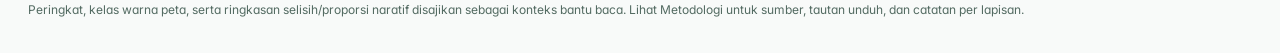
==== commit faed96f5: "feat(brand): update emblem logo and favicon with official Bappenas 3-color arc identity" ====
--- a/index.html
+++ b/index.html
@@ -5,7 +5,7 @@
 <meta name="viewport" content="width=device-width, initial-scale=1">
 <title>Pengangguran Indonesia</title>
 <meta name="description" content="Dashboard pengangguran Indonesia versi 2: TPT provinsi 2015–2026 dan 514 kabupaten/kota, NEET, setengah pengangguran, jumlah penganggur, sasaran RPJMN 2025–2029 — angka resmi BPS, Kemnaker, Bappenas.">
-<link rel="icon" type="image/svg+xml" href="data:image/svg+xml,%3Csvg xmlns='http://www.w3.org/2000/svg' viewBox='0 0 32 32'%3E%3Cdefs%3E%3ClinearGradient id='g' x1='0' y1='0' x2='1' y2='1'%3E%3Cstop offset='0%25' stop-color='%230d9488'/%3E%3Cstop offset='100%25' stop-color='%23064e3b'/%3E%3C/linearGradient%3E%3C/defs%3E%3Crect width='32' height='32' rx='8' fill='url(%23g)'/%3E%3Crect x='6.5' y='17' width='4' height='8.5' rx='1.5' fill='%235eead4' fill-opacity='0.65'/%3E%3Crect x='14' y='12.5' width='4' height='13' rx='1.5' fill='%235eead4' fill-opacity='0.85'/%3E%3Crect x='21.5' y='8.5' width='4' height='17' rx='1.5' fill='%23ffffff'/%3E%3Cpath d='M6.5 13.5L13 9.5L18.5 12L25 6.5' fill='none' stroke='%23fbbf24' stroke-width='2.3' stroke-linecap='round' stroke-linejoin='round'/%3E%3Ccircle cx='25' cy='6.5' r='2.2' fill='%23fbbf24'/%3E%3C/svg%3E">
+<link rel="icon" type="image/png" href="assets/logo.png">
 <link rel="preconnect" href="https://fonts.googleapis.com">
 <link rel="preconnect" href="https://fonts.gstatic.com" crossorigin>
 <link href="https://fonts.googleapis.com/css2?family=Inter:wght@400;500;600;700&family=Plus+Jakarta+Sans:wght@600;700;800&display=swap" rel="stylesheet">
@@ -20,13 +20,7 @@
 <header class="nav">
   <a class="logo" href="#profil" aria-label="Pengangguran Indonesia — beranda">
     <span class="tanda" aria-hidden="true">
-      <svg class="ikon-logo" viewBox="0 0 28 28" fill="none" xmlns="http://www.w3.org/2000/svg">
-        <rect x="4.5" y="15" width="3.8" height="8" rx="1.4" fill="#99f6e4" fill-opacity="0.55"/>
-        <rect x="11.6" y="10.5" width="3.8" height="12.5" rx="1.4" fill="#5eead4" fill-opacity="0.82"/>
-        <rect x="18.7" y="6.5" width="3.8" height="16.5" rx="1.4" fill="#ffffff"/>
-        <path d="M5 11.5L11.2 7.8L16.2 10.2L22.5 5" stroke="#fbbf24" stroke-width="2.1" stroke-linecap="round" stroke-linejoin="round"/>
-        <circle cx="22.5" cy="5" r="2.1" fill="#fbbf24" stroke="#06231e" stroke-width="1"/>
-      </svg>
+      <img class="ikon-logo" src="assets/logo.png" alt="Logo Pengangguran Indonesia" width="28" height="28">
     </span>
     <span class="brand">
       <b>Pengangguran Indonesia</b>
--- a/v2_layout.css
+++ b/v2_layout.css
@@ -76,24 +76,29 @@
 .nav .logo .tanda {
   width: 34px;
   height: 34px;
-  background: linear-gradient(145deg, #0d9488 0%, #0f766e 55%, #064e3b 100%);
+  background: rgba(255, 255, 255, 0.08);
   border-radius: 9px;
   display: flex;
   align-items: center;
   justify-content: center;
-  border: 1px solid rgba(94, 234, 212, 0.35);
-  box-shadow: 0 3px 10px rgba(0, 0, 0, 0.28), inset 0 1px 0 rgba(255, 255, 255, 0.25);
-  transition: transform 0.2s cubic-bezier(0.16, 1, 0.3, 1), border-color 0.2s ease;
+  border: 1px solid rgba(255, 255, 255, 0.18);
+  box-shadow: 0 2px 8px rgba(0, 0, 0, 0.22);
+  transition: transform 0.2s cubic-bezier(0.16, 1, 0.3, 1), border-color 0.2s ease, background-color 0.2s ease;
+  overflow: hidden;
+  padding: 3px;
+  box-sizing: border-box;
 }
 
 .nav .logo:hover .tanda {
-  transform: scale(1.04);
-  border-color: rgba(251, 191, 36, 0.65);
+  transform: scale(1.05);
+  background: rgba(255, 255, 255, 0.14);
+  border-color: rgba(94, 234, 212, 0.5);
 }
 
 .nav .logo .tanda .ikon-logo {
-  width: 21px;
-  height: 21px;
+  width: 100%;
+  height: 100%;
+  object-fit: contain;
   display: block;
 }
 
@@ -1919,10 +1924,40 @@
 .waktu {
   display: flex !important;
   align-items: center !important;
-  gap: 10px !important;
-  padding: 6px 14px 6px 8px !important;
+  gap: 12px !important;
+  padding: 6px 18px 6px 8px !important;
   border-radius: 999px !important;
   box-shadow: 0 8px 24px rgba(0, 0, 0, 0.15) !important;
+  width: min(720px, calc(100vw - 640px)) !important;
+  min-width: 380px !important;
+  box-sizing: border-box !important;
+}
+
+.waktu .baris.baris-range {
+  flex: 1 1 auto !important;
+  display: flex !important;
+  align-items: center !important;
+  min-width: 140px !important;
+}
+
+.waktu .baris.baris-range input[type="range"] {
+  width: 100% !important;
+  flex: 1 1 auto !important;
+  cursor: pointer !important;
+}
+
+.waktu .baris.baris-lbl {
+  flex: 0 0 auto !important;
+}
+
+.waktu .lbl {
+  font-size: 13.5px !important;
+  font-weight: 700 !important;
+  white-space: nowrap !important;
+}
+
+.waktu .cepat {
+  display: none !important;
 }
 
 .waktu .putar {
--- a/v2_minimalist_map.css
+++ b/v2_minimalist_map.css
@@ -120,33 +120,33 @@
 /* 5. Timeline Slider (Waktu): Ramping & Mengambang Lembut di Tengah */
 .waktu {
   bottom: 16px;
-  height: 40px;
-  padding: 2px 14px 2px 6px;
+  height: 42px;
+  padding: 3px 18px 3px 8px;
   border-radius: 999px;
   border: 1px solid var(--border);
   background: var(--surface);
   box-shadow: 0 4px 14px rgba(0, 0, 0, 0.08);
-  gap: 8px 10px;
+  gap: 12px;
 }
 
 .waktu .putar {
-  width: 30px;
-  height: 30px;
+  width: 32px;
+  height: 32px;
   font-size: 11px;
 }
 
 .waktu .lbl {
-  font-size: 12.5px;
+  font-size: 13px;
   font-weight: 700;
+  white-space: nowrap;
 }
 
 .waktu .tanda {
   display: none; /* Hilangkan angka penanda tahun yang ramai */
 }
 
-.waktu .cepat button {
-  font-size: 10px;
-  padding: 1px 4px;
+.waktu .cepat {
+  display: none !important;
 }
 
 /* 6. Zoom Controls: Minimalis & Berjarak Bersih */
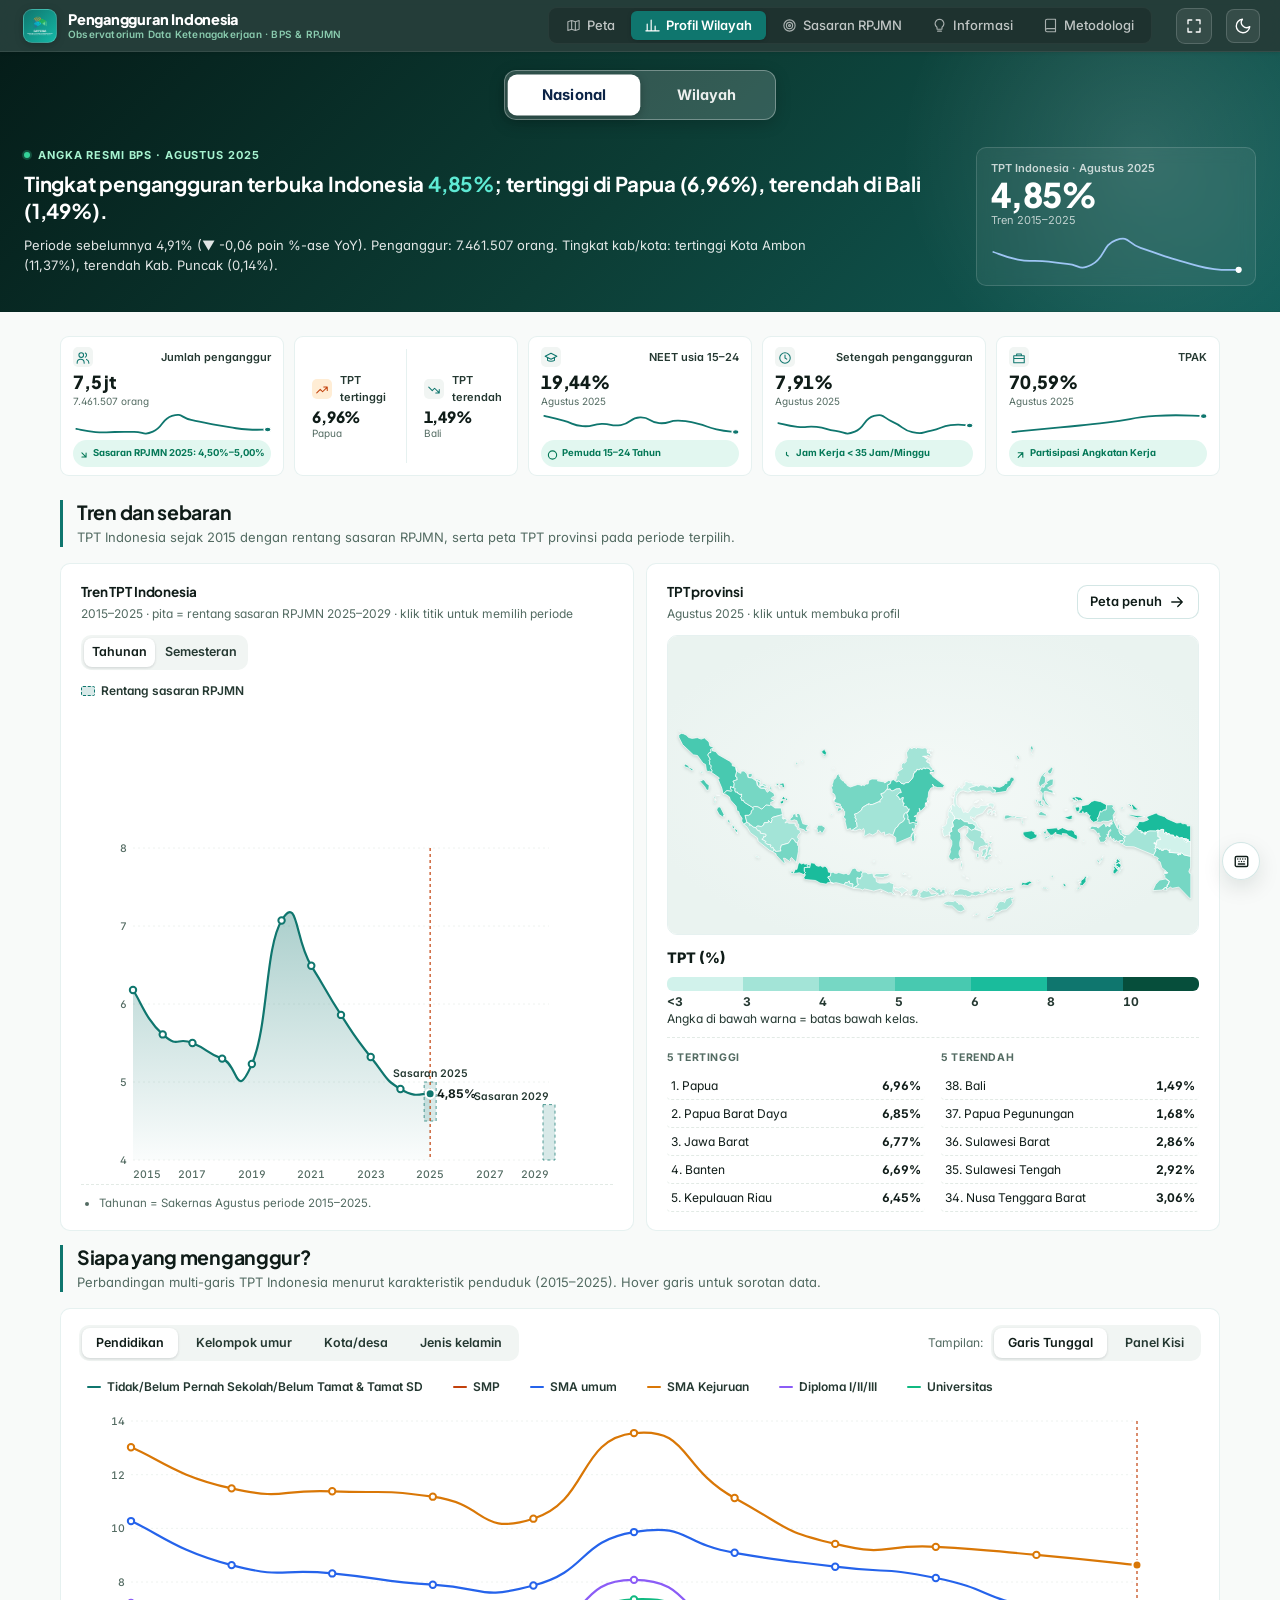
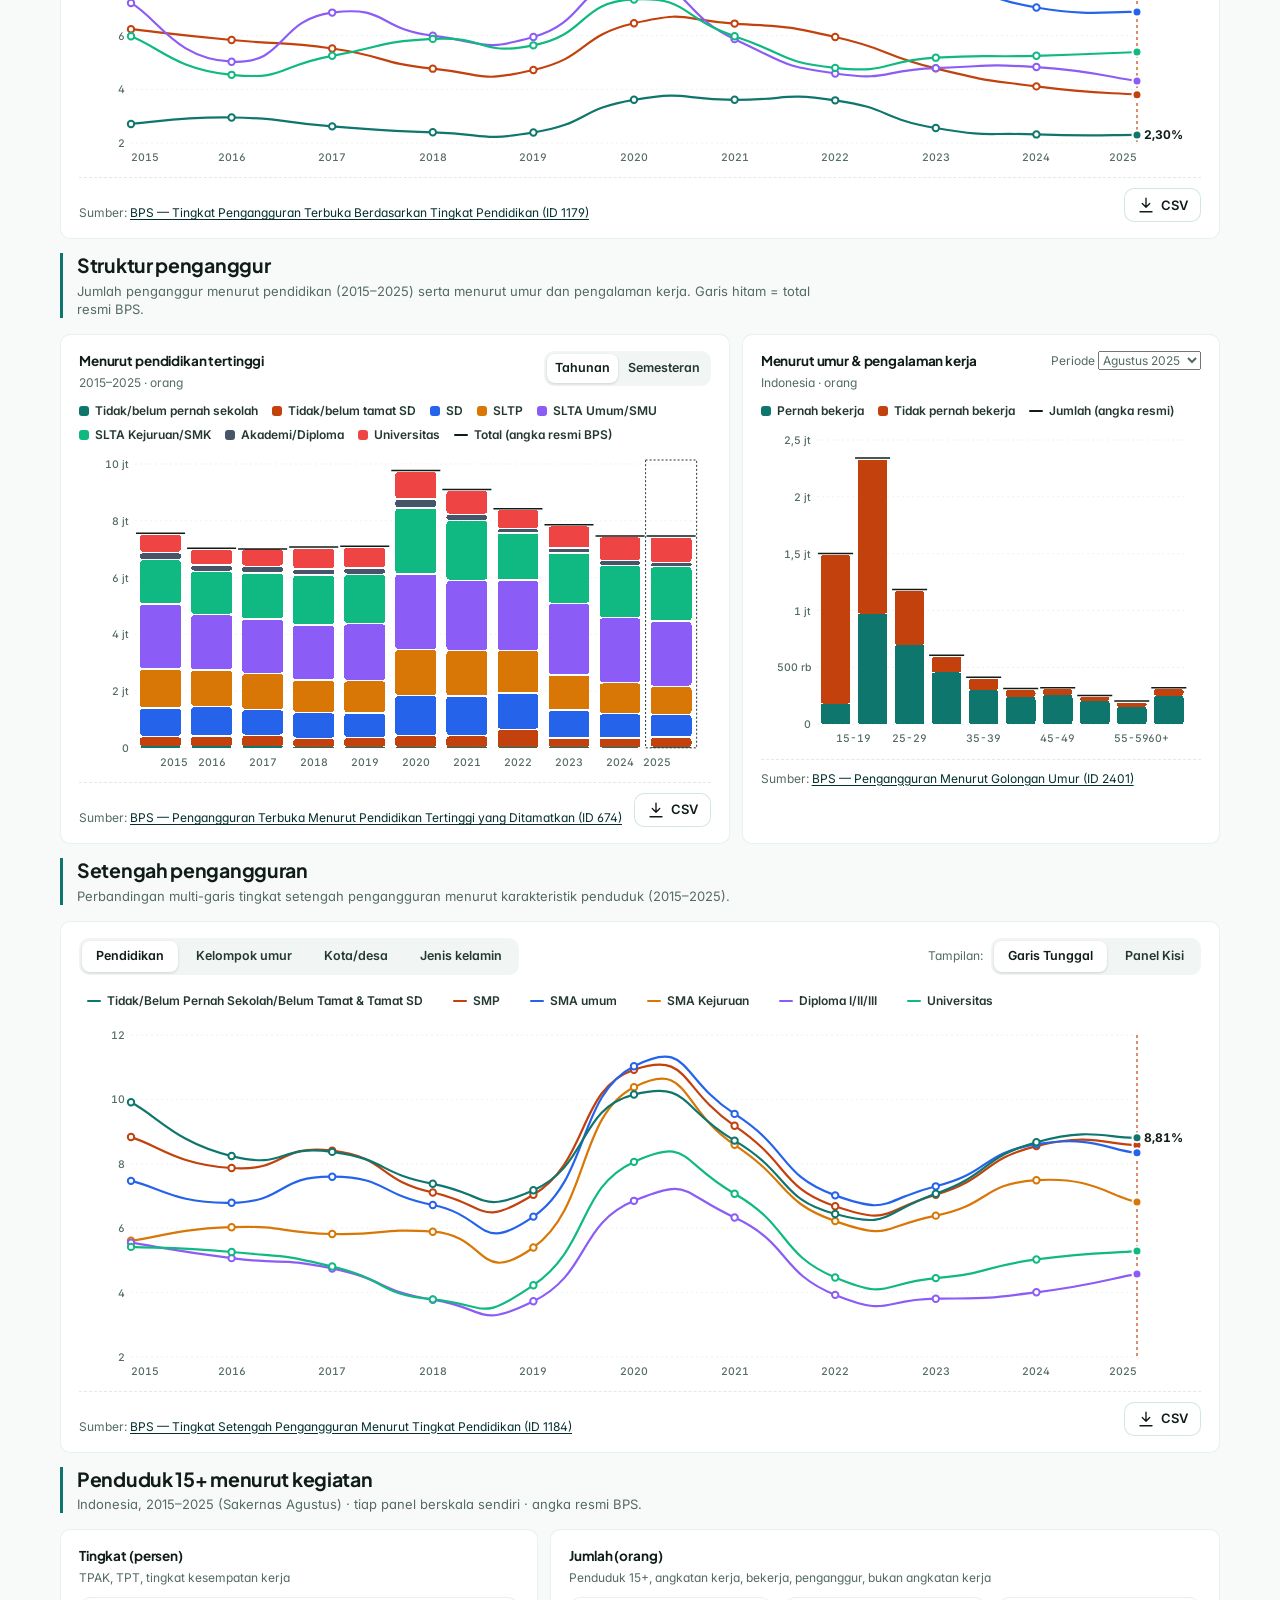
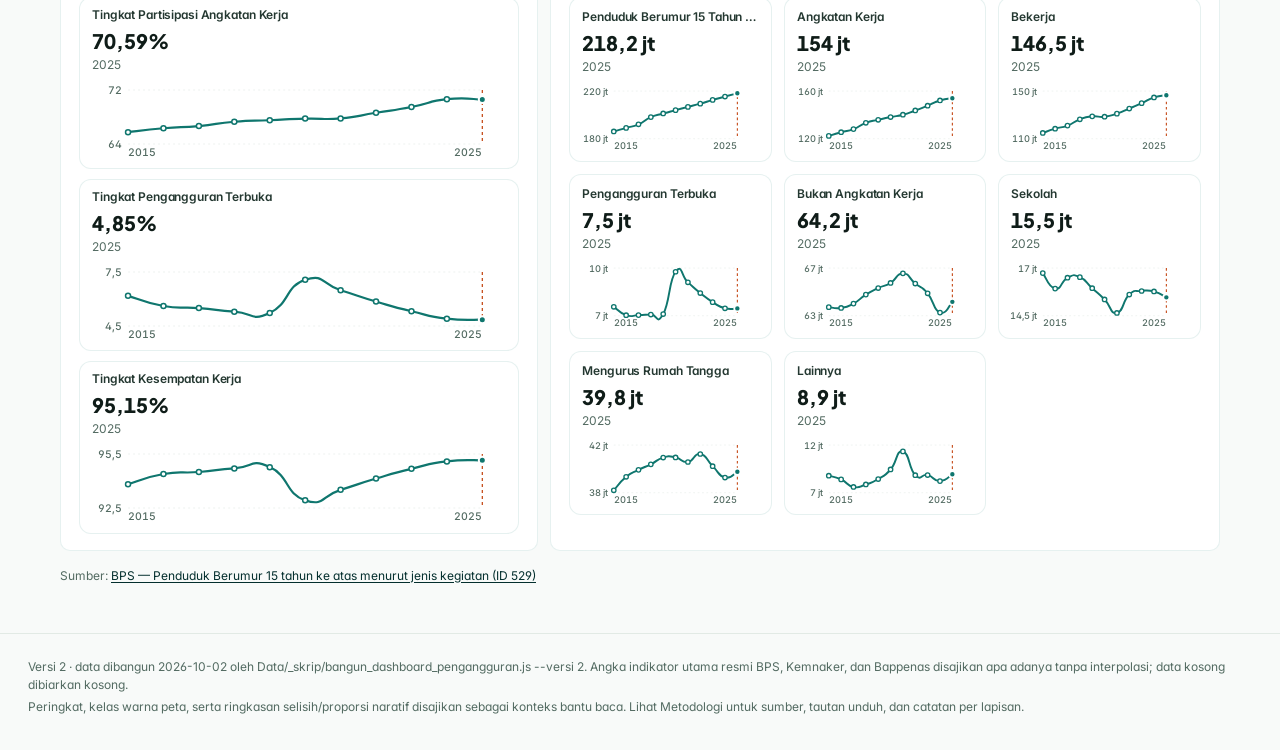
==== commit 5ccf160c: "feat(informasi): rename insight tab to Informasi and add toggle between Insight and Milestone" ====
--- a/index.html
+++ b/index.html
@@ -31,7 +31,7 @@
     <button role="tab" data-page="peta" title="Peta Spasial (P)"><svg class="ikon" viewBox="0 0 24 24"><path d="M9 4 3 6v14l6-2 6 2 6-2V4l-6 2-6-2zM9 4v14M15 6v14"/></svg><span class="tx">Peta</span></button>
     <button role="tab" data-page="profil" title="Profil Wilayah &amp; Nasional (R)"><svg class="ikon" viewBox="0 0 24 24"><path d="M4 20V10M10 20V4M16 20v-7M22 20H2"/></svg><span class="tx">Profil Wilayah</span></button>
     <button role="tab" data-page="sasaran" title="Sasaran RPJMN (S)"><svg class="ikon" viewBox="0 0 24 24"><circle cx="12" cy="12" r="9"/><circle cx="12" cy="12" r="5"/><circle cx="12" cy="12" r="1.5"/></svg><span class="tx">Sasaran RPJMN</span></button>
-    <button role="tab" data-page="insight" title="Cerita &amp; Wawasan Data (I)"><svg class="ikon" viewBox="0 0 24 24"><path d="M12 2a7 7 0 0 1 4 12.7V17a1 1 0 0 1-1 1H9a1 1 0 0 1-1-1v-2.3A7 7 0 0 1 12 2zM9 21h6"/></svg><span class="tx">Insight</span></button>
+    <button role="tab" data-page="insight" title="Informasi, Cerita &amp; Milestone (I)"><svg class="ikon" viewBox="0 0 24 24"><path d="M12 2a7 7 0 0 1 4 12.7V17a1 1 0 0 1-1 1H9a1 1 0 0 1-1-1v-2.3A7 7 0 0 1 12 2zM9 21h6"/></svg><span class="tx">Informasi</span></button>
     <button role="tab" data-page="metode" title="Metodologi &amp; Unduh Data (M)"><svg class="ikon" viewBox="0 0 24 24"><path d="M4 19.5A2.5 2.5 0 0 1 6.5 17H20M6.5 2H20v20H6.5A2.5 2.5 0 0 1 4 19.5v-15A2.5 2.5 0 0 1 6.5 2z"/></svg><span class="tx">Metodologi</span></button>
   </nav>
   <div class="nav-aksi" style="display:flex;align-items:center;gap:8px">
--- a/v2_theme.css
+++ b/v2_theme.css
@@ -29,7 +29,7 @@
   --accent-soft: #e6f4f2;
   --accent-2: #c2410c;
   --accent-2-soft: #ffedd5;
-  --context: #6b857a;
+  --context: #2563eb;
 
   /* Data Choropleth Peta (7 Langkah Sekuensial Emerald) */
   --stroke-map: #ffffff;
@@ -122,7 +122,7 @@
     --accent-soft: rgba(45, 212, 191, 0.16);
     --accent-2: #fb923c;
     --accent-2-soft: rgba(251, 146, 60, 0.16);
-    --context: #6e8a81;
+    --context: #60a5fa;
 
     --stroke-map: #071311;
     --sea: #050e0c;
@@ -184,7 +184,7 @@
   --accent-soft: rgba(45, 212, 191, 0.16);
   --accent-2: #fb923c;
   --accent-2-soft: rgba(251, 146, 60, 0.16);
-  --context: #6e8a81;
+  --context: #60a5fa;
 
   --stroke-map: #071311;
   --sea: #050e0c;
--- a/v2_layout.css
+++ b/v2_layout.css
@@ -290,16 +290,104 @@
   z-index: 2;
 }
 
-/* Jika hanya ada 2 kartu KPI (pada level Kab/Kota), pertahankan ukuran normal dan pusatkan (center) */
-.kpi-profil-kisi.kpi-count-2 {
+/* Penataan Kartu KPI Profil Wilayah: Lebih Compact & Terpusat (Center) */
+.kpi-profil-kisi {
   display: flex !important;
   justify-content: center !important;
-  gap: 16px !important;
-}
-
+  align-items: stretch !important;
+  gap: 14px !important;
+  max-width: 980px !important;
+  margin: 16px auto 16px !important;
+}
+
+/* Penataan Kartu KPI Nasional: 1 Baris (1 Row) & Compact */
+.kpi-nasional-kisi {
+  display: grid !important;
+  grid-template-columns: repeat(5, minmax(0, 1fr)) !important;
+  gap: 10px !important;
+  max-width: 1200px !important;
+  margin: 16px auto 18px !important;
+  align-items: stretch !important;
+}
+
+.kpi-nasional-kisi > .kpi {
+  padding: 10px 12px 8px !important;
+  min-width: 0 !important;
+}
+
+.kpi-nasional-kisi > .kpi .atas {
+  font-size: 11px !important;
+}
+
+.kpi-nasional-kisi > .kpi .atas .bulat {
+  width: 20px !important;
+  height: 20px !important;
+}
+
+.kpi-nasional-kisi > .kpi .atas .bulat .ikon {
+  width: 14px !important;
+  height: 14px !important;
+}
+
+.kpi-nasional-kisi > .kpi .val {
+  font-size: 18px !important;
+  margin: 3px 0 1px !important;
+}
+
+.kpi-nasional-kisi > .kpi .per {
+  font-size: 10px !important;
+  white-space: nowrap !important;
+  overflow: hidden !important;
+  text-overflow: ellipsis !important;
+}
+
+.kpi-nasional-kisi > .kpi-rentang-gabung {
+  padding: 8px 10px !important;
+  gap: 6px !important;
+}
+
+.kpi-nasional-kisi > .kpi-rentang-gabung .val {
+  font-size: 15.5px !important;
+}
+
+.kpi-nasional-kisi > .kpi svg {
+  margin-top: 3px !important;
+  height: 22px !important;
+}
+
+.kpi-nasional-kisi .kpi-delta-pill {
+  font-size: 9.5px !important;
+  padding: 1px 6px !important;
+  margin-top: 3px !important;
+  white-space: nowrap !important;
+  overflow: hidden !important;
+  text-overflow: ellipsis !important;
+  max-width: 100% !important;
+}
+
+@media (max-width: 1050px) {
+  .kpi-nasional-kisi {
+    grid-template-columns: repeat(3, minmax(0, 1fr)) !important;
+  }
+}
+@media (max-width: 680px) {
+  .kpi-nasional-kisi {
+    grid-template-columns: repeat(2, minmax(0, 1fr)) !important;
+  }
+}
+
+.kpi-profil-kisi > .kpi {
+  flex: 1 1 0 !important;
+  max-width: 310px !important;
+  min-width: 240px !important;
+  padding: 10px 14px 8px !important;
+  box-sizing: border-box !important;
+}
+
+/* Jika hanya 2 kartu (pada level Kab/Kota) */
 .kpi-profil-kisi.kpi-count-2 > .kpi {
-  width: min(380px, calc(50% - 8px)) !important;
-  flex: 0 1 380px !important;
+  max-width: 360px !important;
+  flex: 0 1 360px !important;
 }
 
 .kpi {
@@ -316,8 +404,8 @@
   display: flex;
   flex-direction: column;
   justify-content: space-between;
-  padding: 10px 14px;
-  gap: 8px;
+  padding: 8px 12px;
+  gap: 6px;
 }
 
 .kpi.kpi-rentang-gabung.kpi-rentang-horiz {
@@ -334,13 +422,17 @@
   justify-content: center;
   min-width: 0;
   cursor: pointer;
-  padding: 4px 6px;
+  padding: 3px 5px;
   border-radius: 6px;
   transition: background 0.15s ease;
 }
 
 .kpi-sub-item:hover {
   background: var(--surface-2);
+}
+
+.kpi-sub-item svg {
+  margin-top: 2px !important;
 }
 
 .kpi-divider-vert {
@@ -356,9 +448,9 @@
   width: 100%;
   height: 1px;
   background: var(--border, #cbd5e1);
-  margin: 2px 0;
+  margin: 1px 0;
   flex: none;
-  opacity: 0.8;
+  opacity: 0.7;
 }
 
 .kpi:hover {
@@ -375,34 +467,40 @@
 }
 
 .kpi .atas .bulat {
-  width: 20px;
-  height: 20px;
+  width: 18px;
+  height: 18px;
   border-radius: 5px;
   background: var(--surface-2);
   color: var(--accent);
 }
 
+.kpi .atas .bulat .ikon {
+  width: 13px !important;
+  height: 13px !important;
+}
+
 .kpi .val {
-  font-size: 17px;
+  font-size: 16px;
   font-weight: 800;
   letter-spacing: -0.01em;
   color: var(--ink);
-  margin: 3px 0 1px;
+  margin: 2px 0 0;
+  line-height: 1.15;
 }
 
 .kpi .per {
-  font-size: 10px;
+  font-size: 9.5px;
   color: var(--muted);
-  line-height: 1.3;
+  line-height: 1.25;
 }
 
 .kpi .peringkat-lencana {
-  margin-top: 3px;
+  margin-top: 2px;
 }
 
 .kpi .peringkat-lencana .lencana {
-  font-size: 10px;
-  padding: 1px 6px;
+  font-size: 9.5px;
+  padding: 1px 5px;
 }
 
 /* Kartu KPI Ringkas (Compact) di Halaman Sasaran RPJMN */
@@ -1091,6 +1189,16 @@
   display: flex;
   align-items: center;
   gap: 10px;
+}
+
+/* Hilangkan kotak hitam default outline/focus browser saat mengklik path peta */
+.peta path.w,
+.peta path.w:focus,
+.peta path.w:focus-visible,
+.peta-host svg.peta:focus,
+.peta-host:focus {
+  outline: none !important;
+  -webkit-tap-highlight-color: transparent !important;
 }
 
 /* 7.1 Floating Sticky Wilayah Bar */
@@ -2657,7 +2765,7 @@
 }
 
 /* =====================================================================
-   9. Warna Identitas Berbeda untuk Setiap Lapisan Peta (Multi-Palette Choropleth)
+   9. Warna Identitas Berbeda untuk Setiap Lapisan Peta (Multi-Palette Choropleth & Panel)
    ===================================================================== */
 .rel .lap button {
   transition: background-color 0.15s ease, color 0.15s ease, border-color 0.15s ease;
@@ -2685,15 +2793,89 @@
   color: #ffffff !important;
   box-shadow: 0 2px 6px rgba(0, 0, 0, 0.18);
 }
+
+/* Penyelarasan Garis Sorot Peta yang Bersih & Elegan (Menggantikan Kotak/Garis Tebal Hitam) */
+.peta .sorot .sel-luar {
+  stroke: var(--lap-color, var(--accent)) !important;
+  stroke-width: 2.8 !important;
+}
+
+.peta .sorot .sel-dalam {
+  stroke: #ffffff !important;
+  stroke-width: 1.2 !important;
+}
+
+.peta .sorot .prov-batas {
+  stroke: var(--lap-color, var(--accent)) !important;
+  stroke-width: 1.5 !important;
+  stroke-dasharray: 4 3 !important;
+  opacity: 0.8 !important;
+}
+
+/* Penyelarasan Warna Identitas Lapisan pada Panel Analisis */
+#panel {
+  border-top: 3px solid var(--lap-color, var(--accent)) !important;
+}
+
+#page-peta .sorot-kartu {
+  background: linear-gradient(135deg, var(--lap-soft, var(--accent-soft)), transparent 85%), var(--surface) !important;
+  border-left: 4px solid var(--lap-color, var(--accent)) !important;
+}
+
+#page-peta .sorot-kartu .val {
+  color: var(--lap-color, var(--accent-ink)) !important;
+}
+
+#page-peta .sorot-kartu .lbl {
+  color: var(--ink-2) !important;
+}
+
+#page-peta .dua-kotak .kotak-ekstrem.klik:hover,
+#page-peta .dua-kotak .kotak-ekstrem.klik:focus-visible {
+  border-color: var(--lap-color, var(--accent)) !important;
+  background: var(--lap-soft, var(--accent-soft)) !important;
+}
+
+#page-peta .dua-kotak .kotak-ekstrem .lbl {
+  color: var(--lap-color, var(--accent)) !important;
+}
+
 #page-peta .peringkat li .batang {
   background: var(--lap-soft, var(--accent-soft)) !important;
 }
+
 #page-peta .peringkat li.sel {
+  background: var(--lap-soft, var(--accent-soft)) !important;
   border-color: var(--lap-color, var(--accent)) !important;
 }
-#page-peta .sorot-kartu {
-  border-left: 3.5px solid var(--lap-color, var(--accent)) !important;
-}
+
+#page-peta .peringkat li.sel .no {
+  background: var(--lap-color, var(--accent)) !important;
+  color: #ffffff !important;
+}
+
+#page-peta .panel .btn.utama {
+  background: var(--lap-color, var(--accent)) !important;
+  border-color: var(--lap-color, var(--accent)) !important;
+  color: #ffffff !important;
+}
+
+#page-peta .panel .lencana.biru {
+  background: var(--lap-soft, var(--accent-soft)) !important;
+  color: var(--lap-color, var(--accent-ink)) !important;
+}
+
+#page-peta .panel .bagian-jdl {
+  color: var(--lap-color, var(--muted)) !important;
+  border-bottom: 1.5px solid var(--lap-soft, rgba(0, 0, 0, 0.06));
+  padding-bottom: 2px;
+}
+
+#page-peta .panel .cari input:focus {
+  border-color: var(--lap-color, var(--accent)) !important;
+  box-shadow: 0 0 0 2px var(--lap-soft, rgba(15, 118, 110, 0.2)) !important;
+}
+
 #page-peta .waktu .putar {
   background: var(--lap-color, var(--accent)) !important;
 }
@@ -2703,3 +2885,147 @@
 
 
 
+
+
+/* =====================================================================
+   PENYESUAIAN TAMPILAN RESPONSIVE & PRESISI TINGGI (5 PERMINTAAN USER)
+   ===================================================================== */
+
+/* 1. Gambar 1: Tingkat (persen) di Section 5 kegiatan penduduk dibuat 3 baris bertumpuk (3 rows) */
+.kisi-5-7 > .card:first-child .kecil-banyak {
+  grid-template-columns: 1fr !important;
+  gap: 10px !important;
+}
+.kisi-5-7 > .card:first-child .kecil-banyak > div {
+  padding: 8px 12px 6px !important;
+}
+
+/* 2. Gambar 2: Maksimalkan peta provinsi di tren & sebaran agar minim whitespace */
+.kisi-tren-sebaran .peta-mini {
+  height: 300px !important;
+  flex: 1 1 300px !important;
+}
+.kisi-tren-sebaran > .card:last-child {
+  justify-content: space-between !important;
+}
+
+/* 3. Gambar 3: Perbesar font legenda peta spasial */
+.legenda-apung,
+.legenda-mini {
+  font-size: 13.5px !important;
+}
+.legenda-apung .jdl,
+.legenda-mini .jdl {
+  font-size: 14.5px !important;
+  font-weight: 800 !important;
+  margin-bottom: 8px !important;
+}
+.legenda-apung .skala i,
+.legenda-mini .skala i {
+  height: 14px !important;
+}
+.legenda-apung .skala small,
+.legenda-mini .skala small {
+  font-size: 12px !important;
+  font-weight: 700 !important;
+  color: var(--ink-2) !important;
+}
+.legenda-apung .ket,
+.legenda-mini .ket {
+  font-size: 12px !important;
+  line-height: 1.4 !important;
+  color: var(--ink-2) !important;
+}
+
+/* 4. Gambar 4: Panjangkan batang horizontal dengan alokasi kolom nama lebih ringkas */
+.bars {
+  grid-template-columns: minmax(110px, 160px) minmax(0, 1fr) max-content !important;
+  gap: 8px 16px !important;
+}
+.kisi-kabkota .bars {
+  grid-template-columns: minmax(130px, 175px) minmax(0, 1fr) max-content !important;
+  gap: 10px 18px !important;
+}
+.kisi-kabkota .bars .nm {
+  font-size: 13px !important;
+}
+
+/* 5. Gambar 5: Buatkan kontras agar garis acuan/realisasi titik-titik terlihat jelas */
+.bars .ref {
+  border-left: 2.5px dotted #0f172a !important;
+  box-shadow: 0 0 0 1px rgba(255, 255, 255, 0.85) !important;
+  z-index: 5 !important;
+  opacity: 1 !important;
+}
+:root[data-theme="dark"] .bars .ref {
+  border-left: 2.5px dotted #ffffff !important;
+  box-shadow: 0 0 0 1px rgba(0, 0, 0, 0.85) !important;
+}
+.legend-ref {
+  font-size: 12.5px !important;
+  font-weight: 700 !important;
+  color: var(--ink) !important;
+}
+.legend-ref i {
+  border-left: 2.5px dotted #0f172a !important;
+  height: 14px !important;
+}
+:root[data-theme="dark"] .legend-ref i {
+  border-left-color: #ffffff !important;
+}
+
+
+/* =====================================================================
+   PENYESUAIAN LEBAR LEGENDA MAP & TINGGI KARTU GRAFIK GARIS
+   ===================================================================== */
+
+/* 1. Gambar 3: Panjang/lebar legenda samakan dengan lebar container/map */
+.peta-kolom {
+  width: 100% !important;
+  display: flex !important;
+  flex-direction: column !important;
+}
+
+.peta-kolom .legenda-mini,
+.kisi-kabkota .legenda-mini,
+.kisi-tren-sebaran .legenda-mini {
+  width: 100% !important;
+  max-width: 100% !important;
+  box-sizing: border-box !important;
+}
+
+.peta-kolom .legenda-mini .skala,
+.kisi-kabkota .legenda-mini .skala,
+.kisi-tren-sebaran .legenda-mini .skala {
+  width: 100% !important;
+  display: flex !important;
+}
+
+.peta-kolom .legenda-mini .skala span,
+.kisi-kabkota .legenda-mini .skala span,
+.kisi-tren-sebaran .legenda-mini .skala span {
+  flex: 1 1 0 !important;
+  min-width: 0 !important;
+}
+
+.peta-kolom .legenda-mini .skala i,
+.kisi-kabkota .legenda-mini .skala i,
+.kisi-tren-sebaran .legenda-mini .skala i {
+  width: 100% !important;
+}
+
+/* 2. Gambar 4: Chart height sama dengan border (hilangkan whitespace bawah) */
+.kisi-2 > .card {
+  height: 100% !important;
+}
+
+.kisi-2 > .card > div:has(> svg.chart) {
+  flex: 1 1 auto !important;
+  display: flex !important;
+  flex-direction: column !important;
+  justify-content: flex-end !important;
+}
+
+.kisi-2 > .card > div:has(> svg.chart) > svg.chart {
+  margin-top: auto !important;
+}
--- a/v2_minimalist_map.css
+++ b/v2_minimalist_map.css
@@ -19,6 +19,15 @@
 }
 
 /* 2. Label Peta Lebih Halus & Tidak Menutupi Daratan */
+.peta path.w,
+.peta path.w:focus,
+.peta path.w:focus-visible,
+.peta-host svg:focus,
+.peta-host:focus {
+  outline: none !important;
+  -webkit-tap-highlight-color: transparent !important;
+}
+
 .label-lapis text {
   font-size: 10.5px !important;
   font-weight: 600;
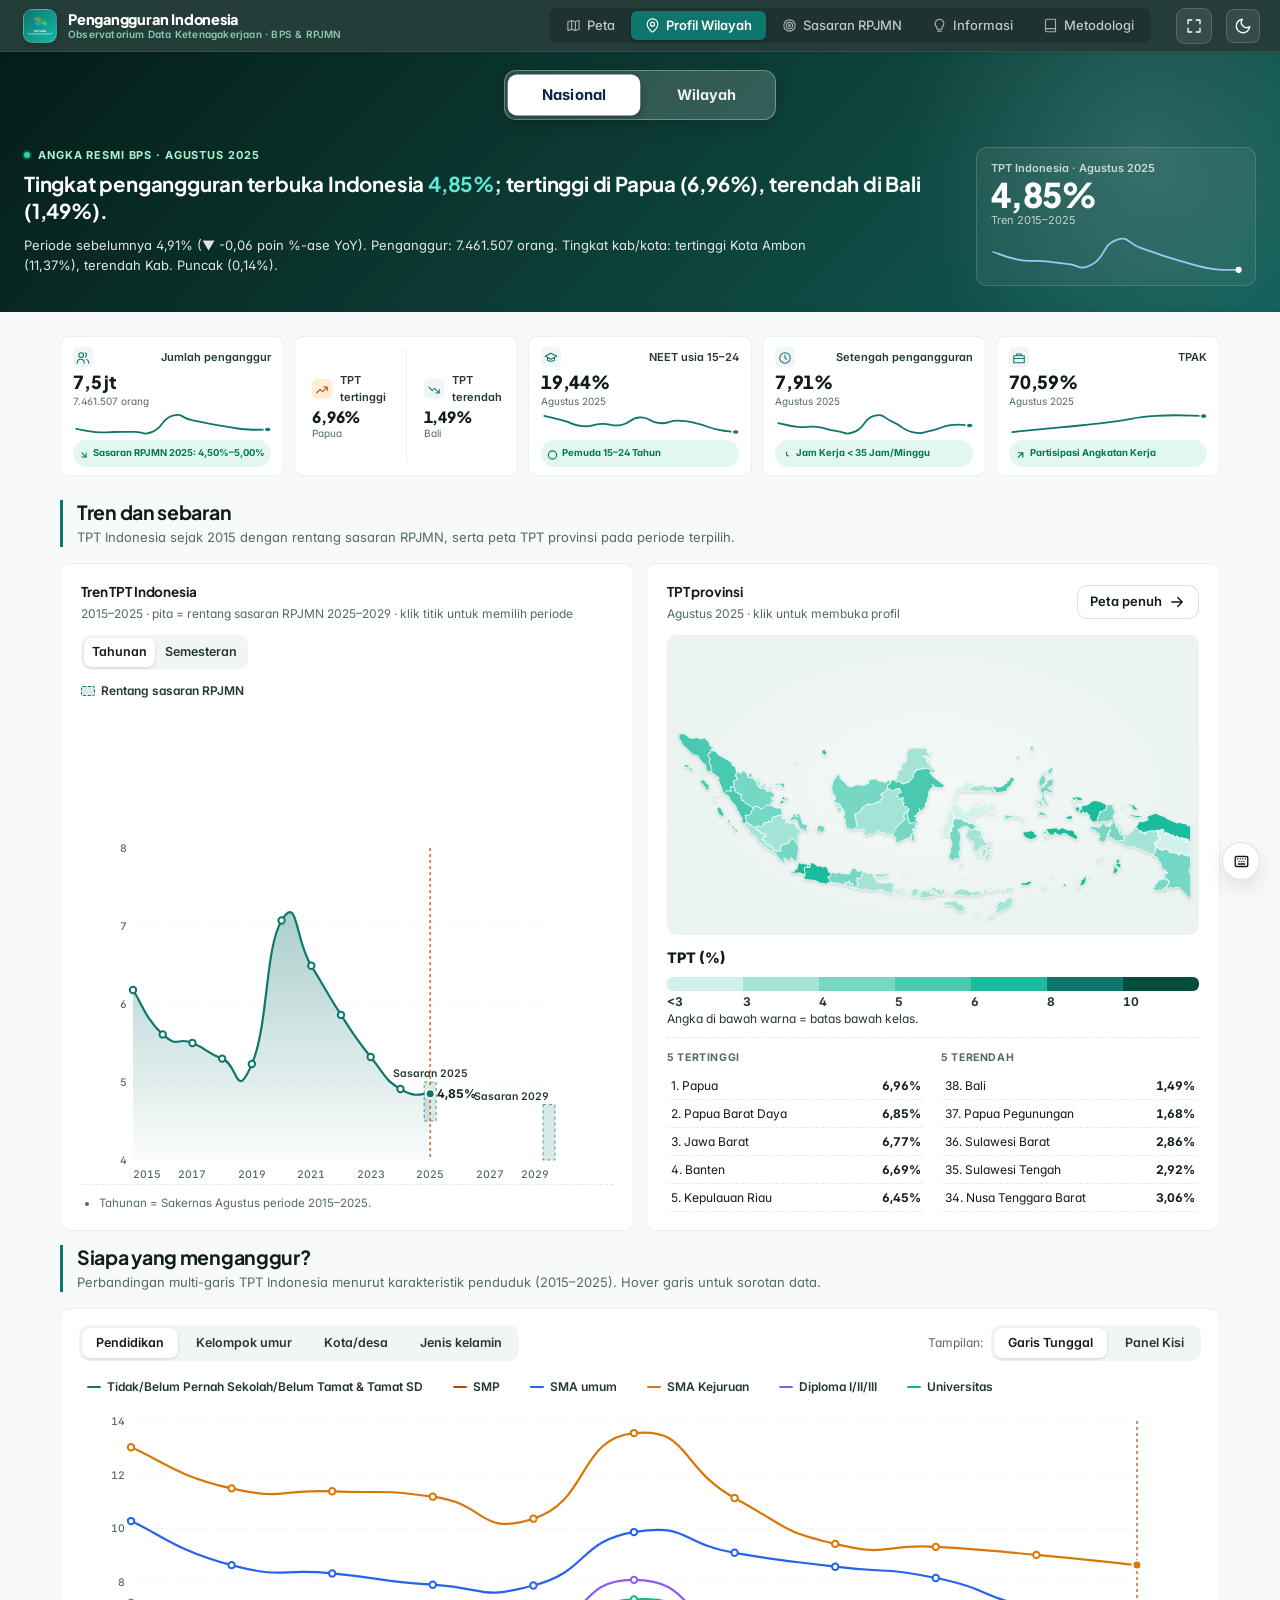
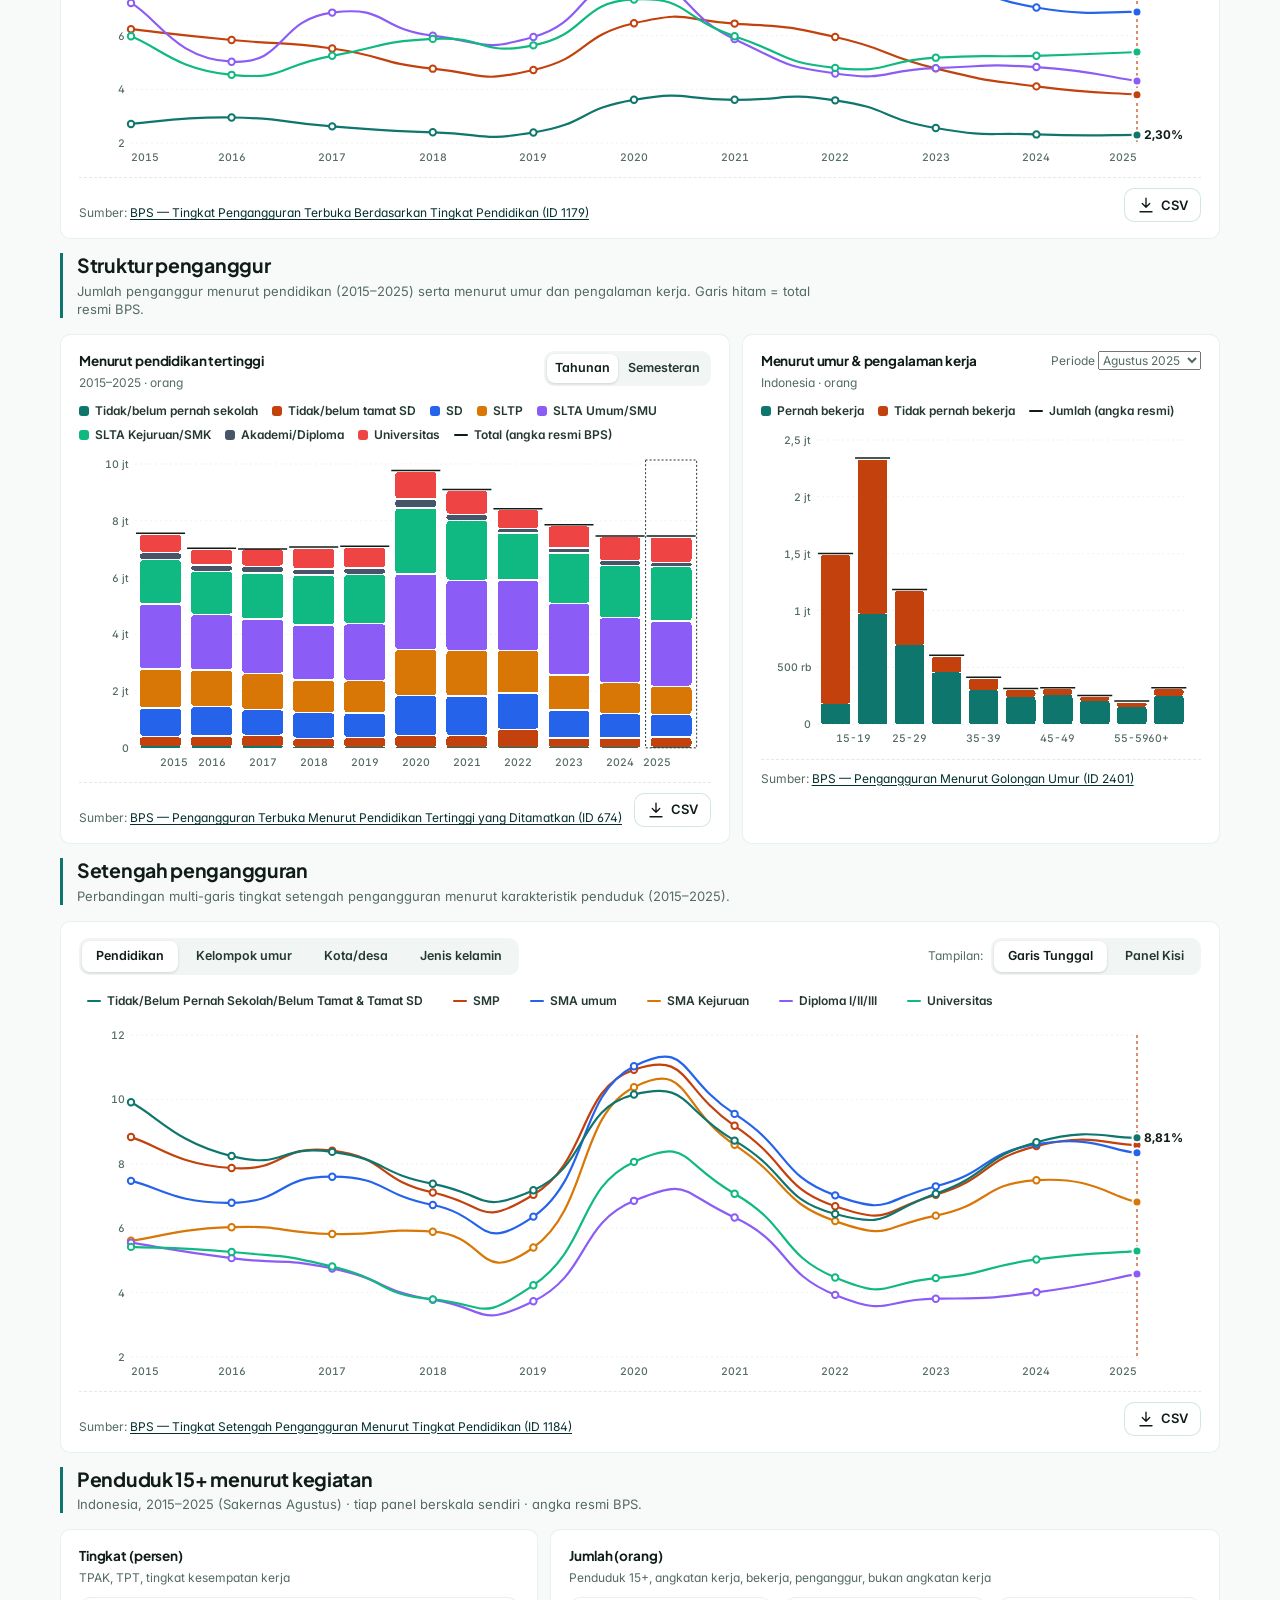
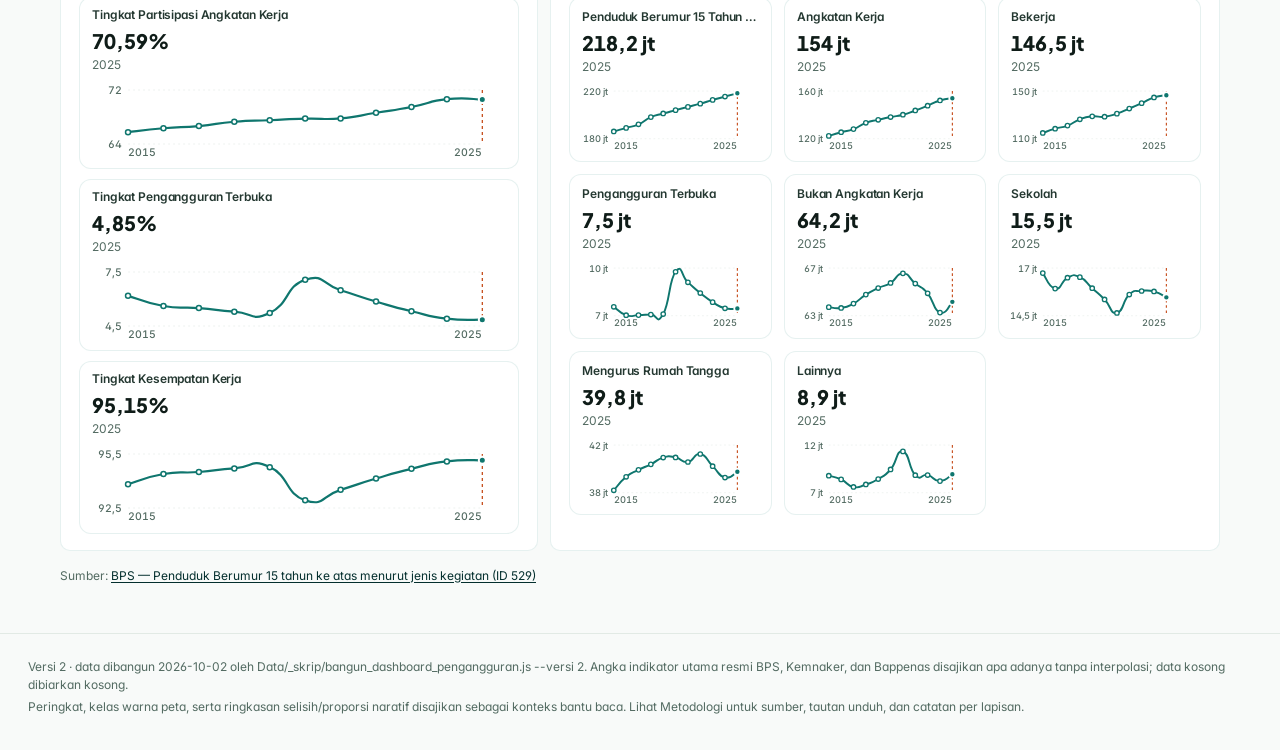
==== commit 95f26857: "fix(ui): remove quick nav pills, adjust milestone chart height and header spacing, and update Profil" ====
--- a/index.html
+++ b/index.html
@@ -29,7 +29,7 @@
   </a>
   <nav class="tabs" role="tablist" aria-label="Halaman">
     <button role="tab" data-page="peta" title="Peta Spasial (P)"><svg class="ikon" viewBox="0 0 24 24"><path d="M9 4 3 6v14l6-2 6 2 6-2V4l-6 2-6-2zM9 4v14M15 6v14"/></svg><span class="tx">Peta</span></button>
-    <button role="tab" data-page="profil" title="Profil Wilayah &amp; Nasional (R)"><svg class="ikon" viewBox="0 0 24 24"><path d="M4 20V10M10 20V4M16 20v-7M22 20H2"/></svg><span class="tx">Profil Wilayah</span></button>
+    <button role="tab" data-page="profil" title="Profil Wilayah &amp; Nasional (R)"><svg class="ikon" viewBox="0 0 24 24"><path d="M20 10c0 6-8 12-8 12s-8-6-8-12a8 8 0 0 1 16 0Z"/><circle cx="12" cy="10" r="3"/></svg><span class="tx">Profil Wilayah</span></button>
     <button role="tab" data-page="sasaran" title="Sasaran RPJMN (S)"><svg class="ikon" viewBox="0 0 24 24"><circle cx="12" cy="12" r="9"/><circle cx="12" cy="12" r="5"/><circle cx="12" cy="12" r="1.5"/></svg><span class="tx">Sasaran RPJMN</span></button>
     <button role="tab" data-page="insight" title="Informasi, Cerita &amp; Milestone (I)"><svg class="ikon" viewBox="0 0 24 24"><path d="M12 2a7 7 0 0 1 4 12.7V17a1 1 0 0 1-1 1H9a1 1 0 0 1-1-1v-2.3A7 7 0 0 1 12 2zM9 21h6"/></svg><span class="tx">Informasi</span></button>
     <button role="tab" data-page="metode" title="Metodologi &amp; Unduh Data (M)"><svg class="ikon" viewBox="0 0 24 24"><path d="M4 19.5A2.5 2.5 0 0 1 6.5 17H20M6.5 2H20v20H6.5A2.5 2.5 0 0 1 4 19.5v-15A2.5 2.5 0 0 1 6.5 2z"/></svg><span class="tx">Metodologi</span></button>
--- a/v2_layout.css
+++ b/v2_layout.css
@@ -3029,3 +3029,517 @@
 .kisi-2 > .card > div:has(> svg.chart) > svg.chart {
   margin-top: auto !important;
 }
+
+
+/* =====================================================================
+   DESAIN VISUAL HALAMAN MILESTONE & KEJADIAN MAKRO (2015–2026)
+   ===================================================================== */
+
+.ms-container {
+  max-width: 1180px !important;
+  margin: 0 auto !important;
+  padding: 28px 20px 64px !important;
+}
+
+/* 1. Kartu Ringkasan 4 Fase Kunci */
+.ms-summary-grid {
+  display: grid;
+  grid-template-columns: repeat(4, minmax(0, 1fr));
+  gap: 14px;
+  margin-bottom: 22px;
+}
+
+.ms-stat-card {
+  background: var(--surface);
+  border: 1px solid var(--border);
+  border-radius: 14px;
+  padding: 14px 16px;
+  display: flex;
+  flex-direction: column;
+  gap: 4px;
+  box-shadow: var(--shadow-1);
+  transition: transform 0.18s ease, border-color 0.18s ease;
+}
+
+.ms-stat-card:hover {
+  transform: translateY(-2px);
+  border-color: var(--border-2);
+}
+
+.ms-stat-lbl {
+  font-size: 11.5px;
+  font-weight: 700;
+  text-transform: uppercase;
+  letter-spacing: 0.05em;
+  color: var(--muted);
+}
+
+.ms-stat-val {
+  font-family: var(--font-d);
+  font-size: 24px;
+  font-weight: 800;
+  line-height: 1.15;
+  font-variant-numeric: tabular-nums;
+}
+
+.ms-stat-sub {
+  font-size: 12px;
+  color: var(--ink-2);
+  line-height: 1.35;
+}
+
+/* 2. Kartu Grafik Interaktif Trajektori Milestone */
+.ms-chart-card {
+  padding: 20px 22px !important;
+  margin-bottom: 32px !important;
+  border-radius: 16px !important;
+  border: 1px solid var(--border-2) !important;
+  background: var(--surface) !important;
+}
+
+.ms-chart-card .card-head h2 {
+  font-size: 16.5px !important;
+  font-weight: 800 !important;
+  color: var(--ink);
+  margin: 0 0 4px 0;
+}
+
+.ms-chart-card .card-head .sub {
+  font-size: 12.5px;
+  color: var(--muted);
+  margin: 0;
+}
+
+.ms-chart-box {
+  width: 100%;
+  height: 290px;
+  margin: 12px 0 10px;
+}
+
+.ms-chart-node circle {
+  transition: r 0.18s ease, stroke-width 0.18s ease;
+}
+
+.ms-chart-node:hover circle {
+  r: 8px;
+  stroke-width: 3px;
+}
+
+.ms-Quick-Nav {
+  display: flex;
+  flex-wrap: wrap;
+  gap: 8px;
+  padding-top: 12px;
+  border-top: 1px dashed var(--grid);
+}
+
+.ms-pill {
+  display: inline-flex;
+  align-items: center;
+  gap: 6px;
+  padding: 5px 11px;
+  border-radius: 999px;
+  background: var(--surface-2);
+  border: 1px solid var(--border);
+  text-decoration: none !important;
+  font-size: 12px;
+  color: var(--ink-2);
+  transition: all 0.16s ease;
+}
+
+.ms-pill:hover,
+.ms-pill.aktif {
+  background: var(--accent-soft);
+  border-color: var(--ms-c, var(--accent));
+  color: var(--ink);
+  transform: translateY(-1px);
+}
+
+.ms-pill-yr {
+  font-weight: 800;
+  color: var(--ink);
+}
+
+.ms-pill-tpt {
+  font-variant-numeric: tabular-nums;
+  font-weight: 600;
+  color: var(--ms-c, var(--accent));
+}
+
+/* 3. Linimasa Kronologis Vertikal */
+.ms-timeline {
+  display: flex;
+  flex-direction: column;
+  gap: 22px;
+  position: relative;
+}
+
+.ms-item {
+  display: grid;
+  grid-template-columns: 48px minmax(0, 1fr);
+  gap: 16px;
+  scroll-margin-top: 84px;
+}
+
+.ms-marker {
+  display: flex;
+  flex-direction: column;
+  align-items: center;
+}
+
+.ms-dot {
+  width: 38px;
+  height: 38px;
+  border-radius: 50%;
+  background: var(--surface);
+  border: 3px solid var(--ms-accent, var(--accent));
+  color: var(--ms-accent, var(--accent));
+  display: grid;
+  place-items: center;
+  font-family: var(--font-d);
+  font-weight: 800;
+  font-size: 14px;
+  box-shadow: 0 0 0 4px var(--surface-2);
+  z-index: 2;
+  flex-shrink: 0;
+}
+
+.ms-line {
+  width: 2.5px;
+  flex: 1 1 auto;
+  background: linear-gradient(to bottom, var(--ms-accent, var(--accent)), var(--border));
+  margin-top: 6px;
+  border-radius: 2px;
+  opacity: 0.45;
+}
+
+.ms-item:last-child .ms-line {
+  display: none;
+}
+
+.ms-card {
+  background: var(--surface);
+  border: 1px solid var(--border);
+  border-left: 4px solid var(--ms-accent, var(--accent));
+  border-radius: 16px;
+  padding: 20px 24px;
+  box-shadow: var(--shadow-1);
+  transition: transform 0.2s ease, box-shadow 0.2s ease, border-color 0.2s ease;
+}
+
+.ms-card:hover {
+  box-shadow: var(--shadow-2);
+  border-color: var(--ms-accent, var(--accent));
+}
+
+.ms-item.ms-sorot-klik .ms-card {
+  box-shadow: 0 0 0 3px var(--ms-accent, var(--accent)), var(--shadow-2);
+}
+
+.ms-card-top {
+  display: flex;
+  align-items: center;
+  justify-content: space-between;
+  gap: 12px;
+  flex-wrap: wrap;
+  margin-bottom: 12px;
+}
+
+.ms-card-meta {
+  display: flex;
+  align-items: center;
+  gap: 8px;
+  flex-wrap: wrap;
+}
+
+.ms-year-badge {
+  display: inline-flex;
+  align-items: center;
+  padding: 4px 12px;
+  border-radius: 999px;
+  background: var(--ms-accent, var(--accent));
+  color: #ffffff;
+  font-family: var(--font-d);
+  font-size: 13px;
+  font-weight: 800;
+  letter-spacing: 0.02em;
+}
+
+.ms-cat-badge {
+  display: inline-flex;
+  align-items: center;
+  padding: 4px 10px;
+  border-radius: 999px;
+  background: var(--surface-2);
+  border: 1px solid var(--border-2);
+  color: var(--ink-2);
+  font-size: 11.5px;
+  font-weight: 700;
+}
+
+.ms-tpt-pill {
+  display: inline-flex;
+  align-items: center;
+  gap: 4px;
+  padding: 4px 11px;
+  border-radius: 999px;
+  background: var(--accent-soft);
+  color: var(--ink);
+  font-size: 12.5px;
+  font-variant-numeric: tabular-nums;
+}
+
+.ms-tpt-pill b {
+  color: var(--ms-accent, var(--accent));
+  font-weight: 800;
+}
+
+.ms-tpt-pill small {
+  color: var(--muted);
+  font-weight: 600;
+}
+
+.ms-map-btn {
+  display: inline-flex;
+  align-items: center;
+  gap: 6px;
+  padding: 5px 12px;
+  border-radius: 8px;
+  border: 1px solid var(--border-2);
+  background: var(--surface-2);
+  color: var(--ink);
+  font-size: 12px;
+  font-weight: 700;
+  cursor: pointer;
+  transition: all 0.15s ease;
+}
+
+.ms-map-btn:hover {
+  background: var(--accent);
+  border-color: var(--accent);
+  color: #ffffff;
+}
+
+.ms-card-head-row {
+  display: grid;
+  grid-template-columns: minmax(0, 1fr) 124px;
+  gap: 18px;
+  align-items: center;
+  margin-bottom: 16px;
+}
+
+.ms-card-title-wrap h3 {
+  font-family: var(--font-d);
+  font-size: 19px;
+  font-weight: 800;
+  color: var(--ink);
+  margin: 0 0 8px 0;
+  line-height: 1.3;
+}
+
+.ms-tags {
+  display: flex;
+  flex-wrap: wrap;
+  gap: 6px;
+}
+
+.ms-tag {
+  font-size: 11.5px;
+  font-weight: 600;
+  color: var(--muted);
+  background: var(--surface-2);
+  padding: 2px 8px;
+  border-radius: 6px;
+}
+
+.ms-illus {
+  width: 120px;
+  height: 90px;
+  border-radius: 12px;
+  overflow: hidden;
+  display: flex;
+  align-items: center;
+  justify-content: center;
+  border: 1px solid var(--border);
+  background: var(--surface-2);
+}
+
+.ms-illus-svg {
+  width: 100%;
+  height: 100%;
+  display: block;
+}
+
+/* 4. Dual Panel: Kejadian Makro vs Intervensi Pemerintah */
+.ms-dual-box {
+  display: grid;
+  grid-template-columns: repeat(2, minmax(0, 1fr));
+  gap: 14px;
+}
+
+.ms-box {
+  border-radius: 12px;
+  padding: 14px 16px;
+  border: 1px solid var(--border);
+  display: flex;
+  flex-direction: column;
+  gap: 6px;
+}
+
+.ms-box-makro {
+  background: rgba(217, 119, 6, 0.05);
+  border-left: 3.5px solid #d97706;
+}
+
+.ms-item.status-kritis .ms-box-makro {
+  background: rgba(220, 38, 38, 0.06);
+  border-left-color: #dc2626;
+}
+
+.ms-box-kebijakan {
+  background: rgba(15, 118, 110, 0.05);
+  border-left: 3.5px solid #0f766e;
+}
+
+.ms-box-hdr {
+  display: flex;
+  align-items: center;
+  gap: 7px;
+  font-size: 12px;
+  font-weight: 800;
+  text-transform: uppercase;
+  letter-spacing: 0.04em;
+}
+
+.ms-box-makro .ms-box-hdr {
+  color: #b45309;
+}
+
+.ms-item.status-kritis .ms-box-makro .ms-box-hdr {
+  color: #dc2626;
+}
+
+:root[data-theme="dark"] .ms-box-makro .ms-box-hdr {
+  color: #fbbf24;
+}
+
+:root[data-theme="dark"] .ms-item.status-kritis .ms-box-makro .ms-box-hdr {
+  color: #f87171;
+}
+
+.ms-box-kebijakan .ms-box-hdr {
+  color: var(--accent);
+}
+
+.ms-box-ico {
+  width: 16px;
+  height: 16px;
+  fill: none;
+  stroke: currentColor;
+  stroke-width: 2.2;
+  stroke-linecap: round;
+  stroke-linejoin: round;
+  flex-shrink: 0;
+}
+
+.ms-box p {
+  margin: 0;
+  font-size: 13.5px;
+  line-height: 1.55;
+  color: var(--ink-2);
+}
+
+.ms-box p b {
+  color: var(--ink);
+  font-weight: 700;
+}
+
+@media (max-width: 860px) {
+  .ms-summary-grid {
+    grid-template-columns: repeat(2, minmax(0, 1fr));
+  }
+  .ms-dual-box {
+    grid-template-columns: 1fr;
+  }
+  .ms-card-head-row {
+    grid-template-columns: 1fr;
+  }
+  .ms-illus {
+    display: none;
+  }
+}
+
+@media (max-width: 560px) {
+  .ms-summary-grid {
+    grid-template-columns: 1fr;
+  }
+  .ms-item {
+    grid-template-columns: 1fr;
+  }
+  .ms-marker {
+    display: none;
+  }
+}
+
+
+/* =====================================================================
+   PENYESUAIAN DUAL-TOGGLE MILESTONE (DINAMIKA MAKRO VS KEBIJAKAN PEMERINTAH)
+   ===================================================================== */
+
+.ms-single-box {
+  display: block;
+}
+
+.ms-gov-grid {
+  display: grid;
+  grid-template-columns: repeat(3, minmax(0, 1fr));
+  gap: 14px;
+}
+
+.ms-box-fokus {
+  background: rgba(217, 119, 6, 0.05);
+  border-left: 3.5px solid #d97706;
+}
+
+.ms-box-fokus .ms-box-hdr {
+  color: #b45309;
+}
+
+:root[data-theme="dark"] .ms-box-fokus .ms-box-hdr {
+  color: #fbbf24;
+}
+
+.ms-box-mekanisme {
+  background: rgba(37, 99, 235, 0.05);
+  border-left: 3.5px solid #2563eb;
+}
+
+.ms-box-mekanisme .ms-box-hdr {
+  color: #1d4ed8;
+}
+
+:root[data-theme="dark"] .ms-box-mekanisme .ms-box-hdr {
+  color: #60a5fa;
+}
+
+.ms-step-list {
+  margin: 0;
+  padding-left: 18px;
+  display: flex;
+  flex-direction: column;
+  gap: 6px;
+  font-size: 13.5px;
+  line-height: 1.5;
+  color: var(--ink-2);
+}
+
+.ms-step-list li b {
+  color: var(--ink);
+  font-weight: 700;
+}
+
+@media (max-width: 980px) {
+  .ms-gov-grid {
+    grid-template-columns: 1fr;
+  }
+}
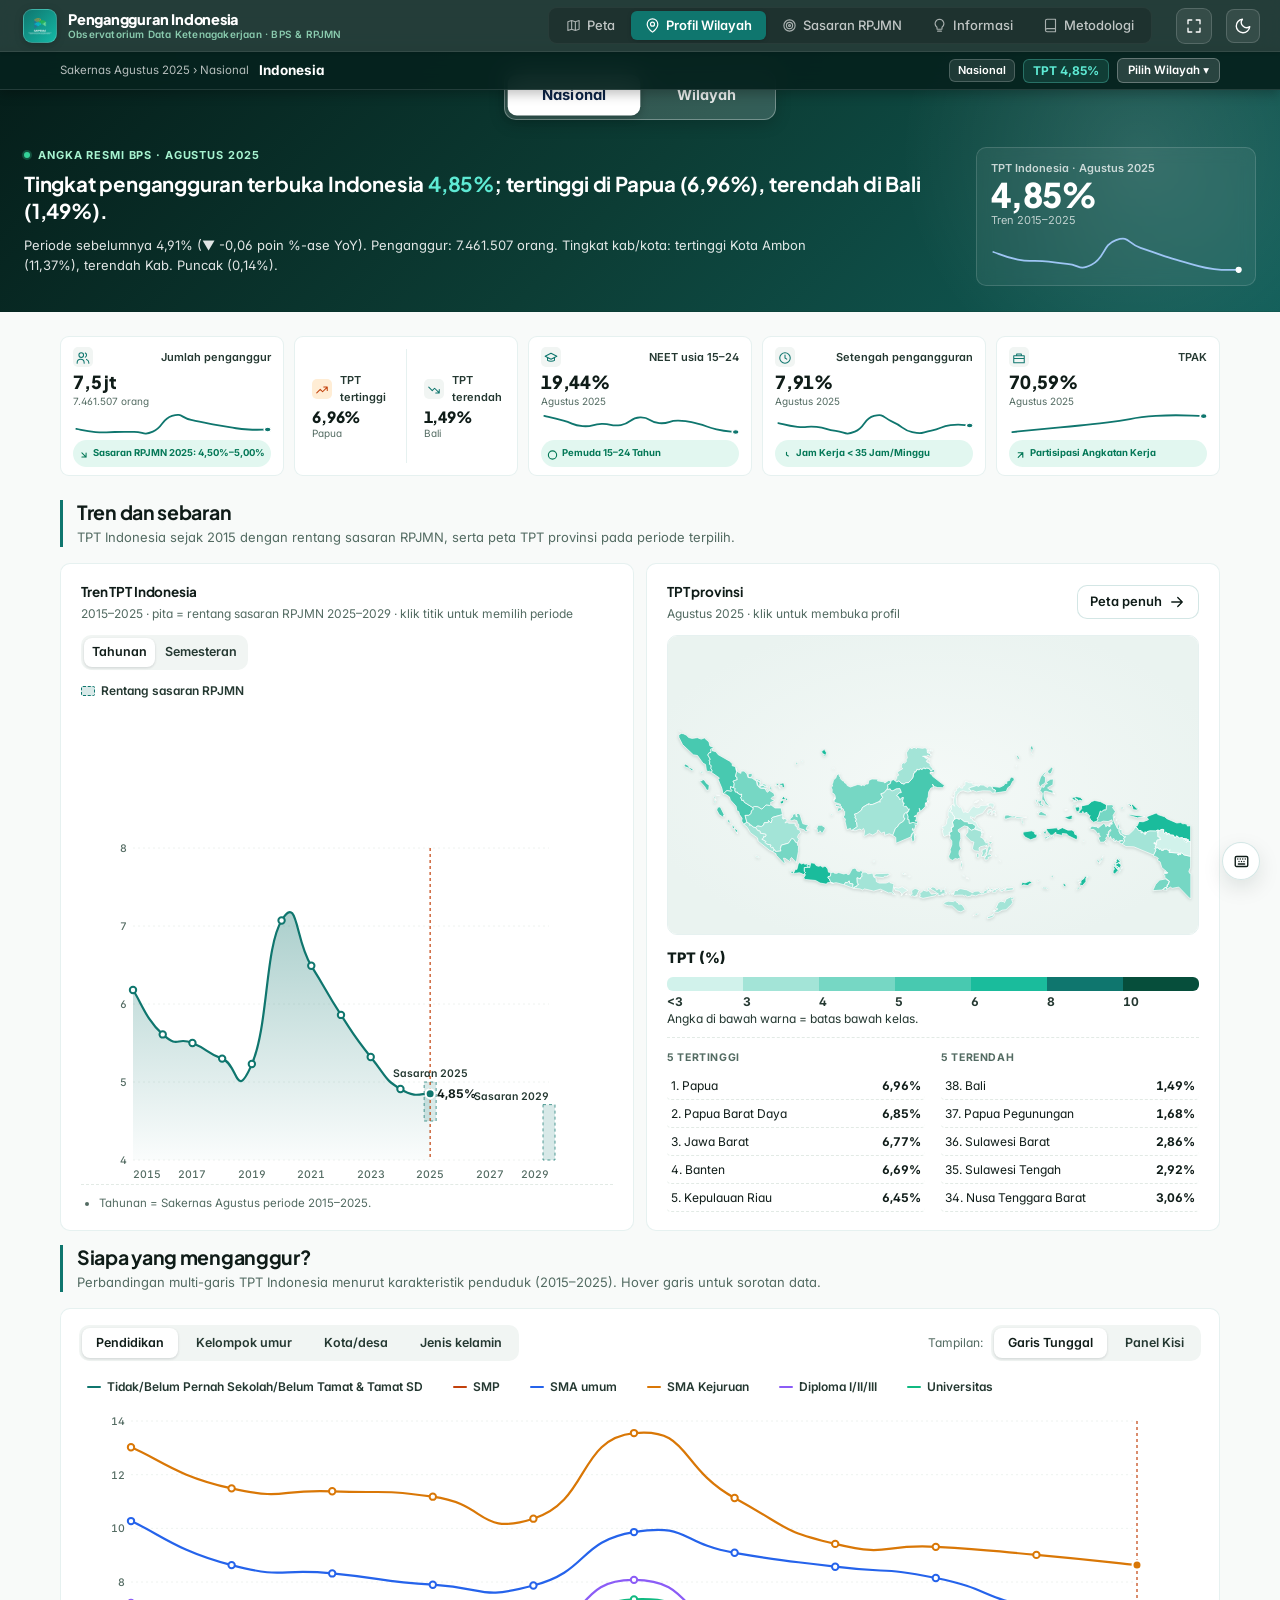
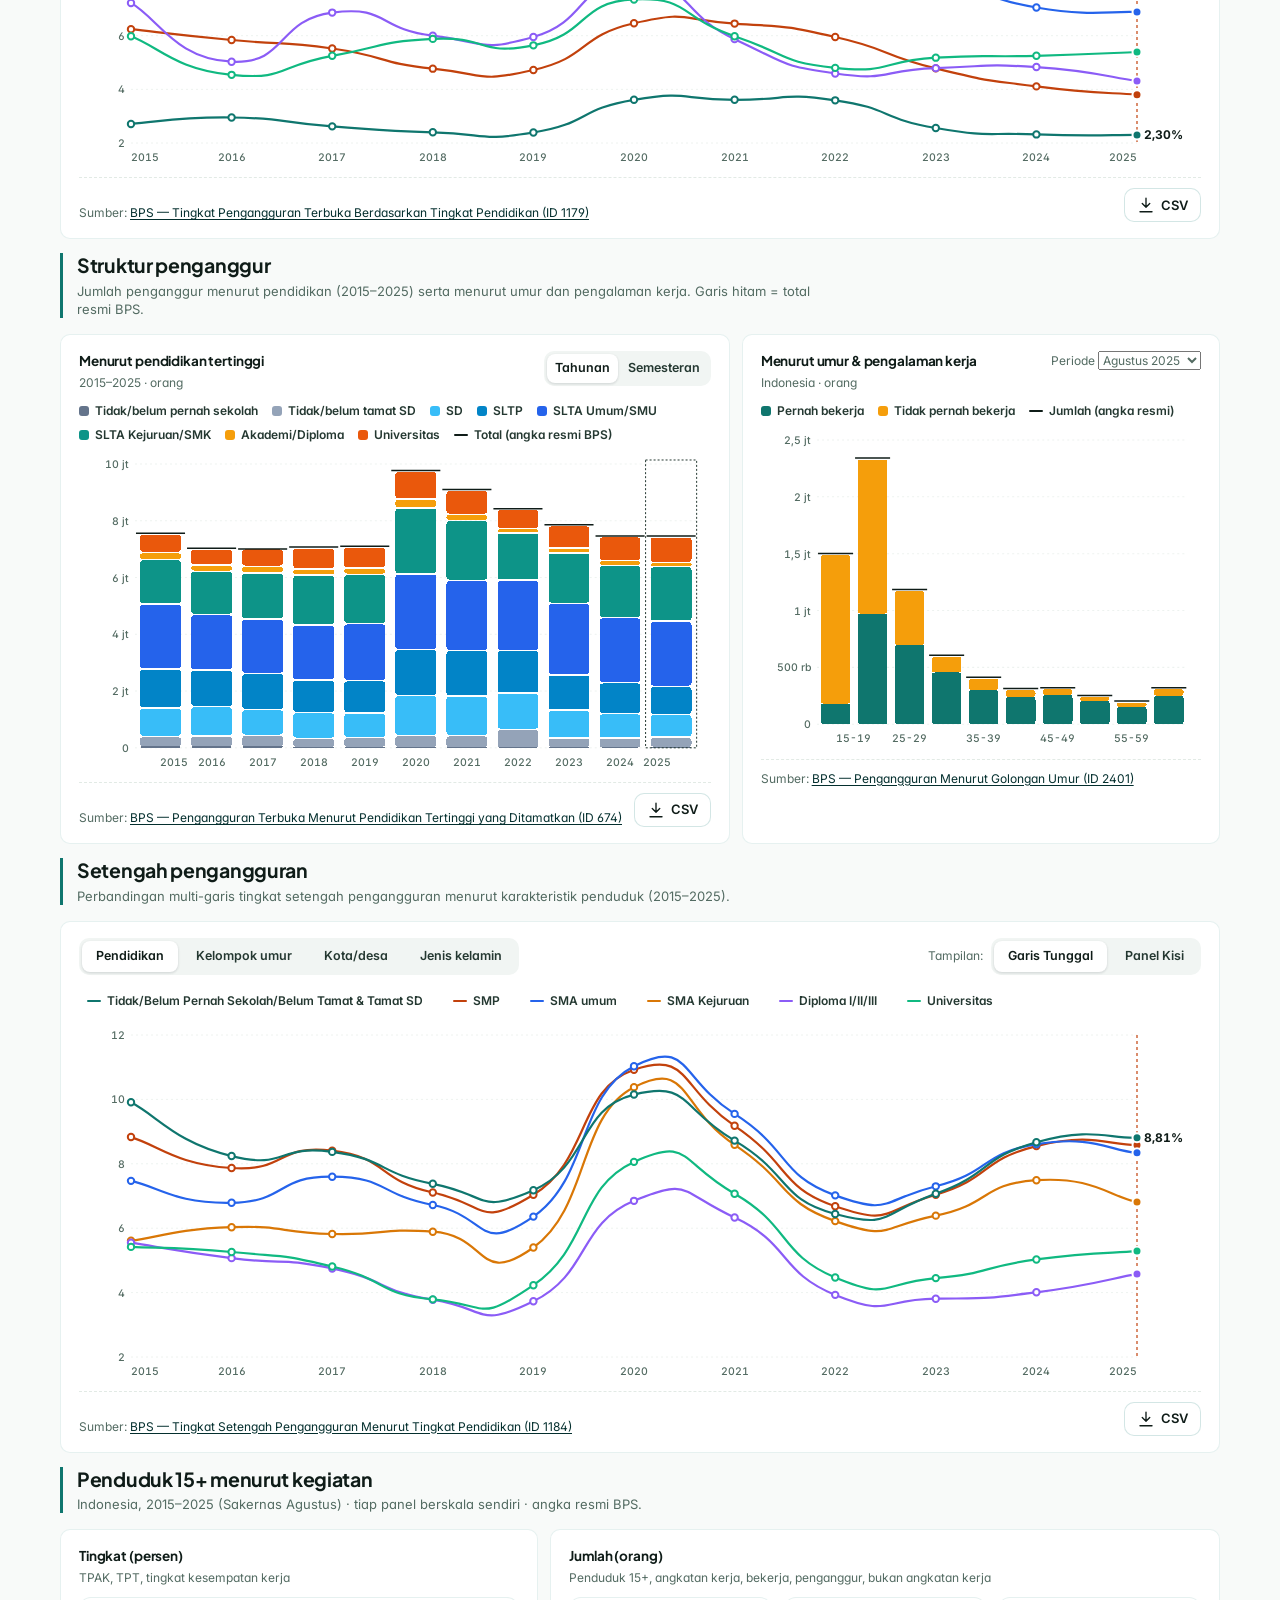
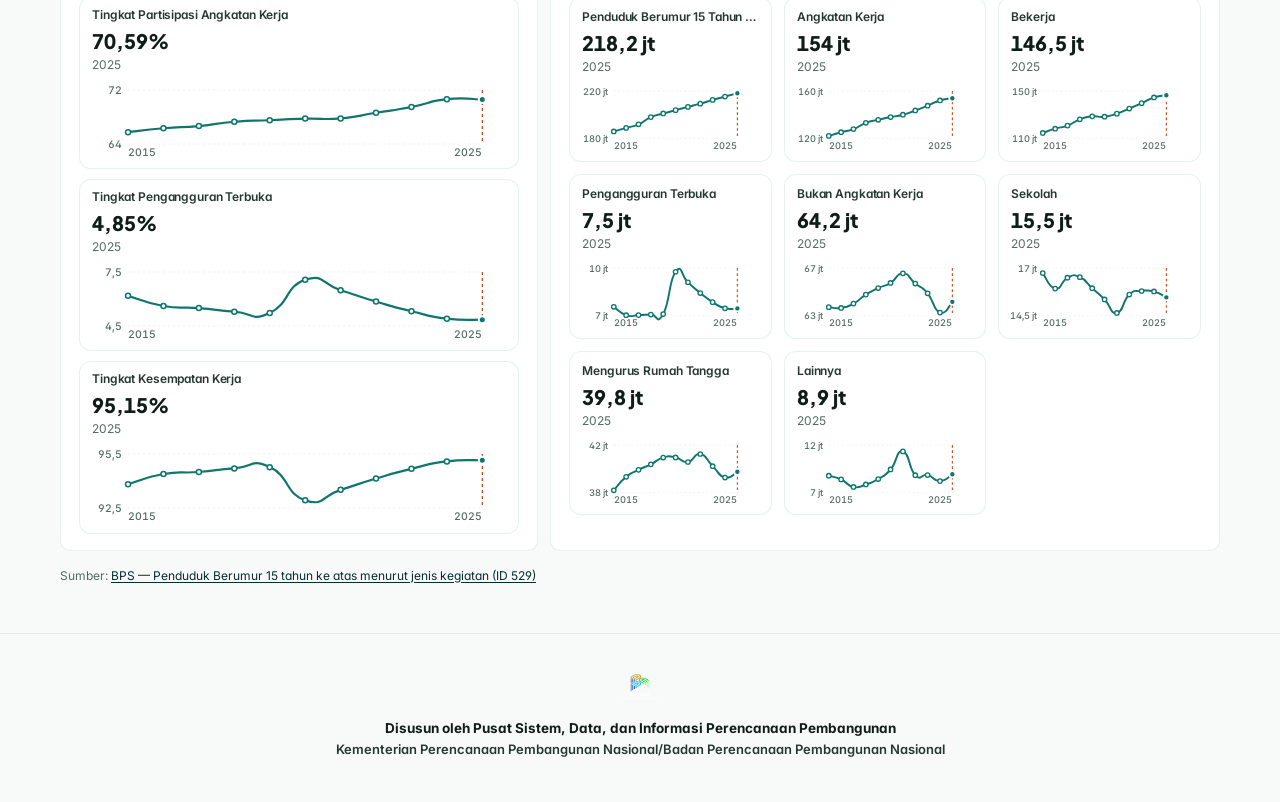
==== commit 37b90fa7: "feat(branding): use official Bappenas logo in header navbar, footer, and favicon" ====
--- a/index.html
+++ b/index.html
@@ -5,7 +5,7 @@
 <meta name="viewport" content="width=device-width, initial-scale=1">
 <title>Pengangguran Indonesia</title>
 <meta name="description" content="Dashboard pengangguran Indonesia versi 2: TPT provinsi 2015–2026 dan 514 kabupaten/kota, NEET, setengah pengangguran, jumlah penganggur, sasaran RPJMN 2025–2029 — angka resmi BPS, Kemnaker, Bappenas.">
-<link rel="icon" type="image/png" href="assets/logo.png">
+<link rel="icon" type="image/png" href="assets/logo-bappenas.png">
 <link rel="preconnect" href="https://fonts.googleapis.com">
 <link rel="preconnect" href="https://fonts.gstatic.com" crossorigin>
 <link href="https://fonts.googleapis.com/css2?family=Inter:wght@400;500;600;700&family=Plus+Jakarta+Sans:wght@600;700;800&display=swap" rel="stylesheet">
@@ -20,7 +20,7 @@
 <header class="nav">
   <a class="logo" href="#profil" aria-label="Pengangguran Indonesia — beranda">
     <span class="tanda" aria-hidden="true">
-      <img class="ikon-logo" src="assets/logo.png" alt="Logo Pengangguran Indonesia" width="28" height="28">
+      <img class="ikon-logo" src="assets/logo-bappenas.png" alt="Logo Kementerian PPN/Bappenas" width="28" height="28">
     </span>
     <span class="brand">
       <b>Pengangguran Indonesia</b>
--- a/v2_layout.css
+++ b/v2_layout.css
@@ -2243,15 +2243,90 @@
 #page-insight .term:hover {
   color: var(--accent) !important;
 }
-#page-insight .kamus div {
+
+/* Tampilan List Rapi untuk Kamus Singkat Istilah */
+.kamus-list-view {
+  display: flex !important;
+  flex-direction: column !important;
+  gap: 0 !important;
+  margin-top: 14px !important;
+  border: 1px solid var(--border) !important;
+  border-radius: 12px !important;
   background: var(--surface) !important;
-  border: 1px solid var(--border) !important;
-  border-radius: 10px !important;
-  transition: border-color 0.15s ease, transform 0.15s ease;
-}
-#page-insight .kamus div:hover {
-  border-color: var(--border-2) !important;
-  transform: translateY(-1px);
+  overflow: hidden !important;
+  padding: 0 !important;
+  list-style: none !important;
+}
+
+.kamus-list-view .kamus-item {
+  display: grid !important;
+  grid-template-columns: 44px minmax(0, 1fr) !important;
+  align-items: flex-start !important;
+  gap: 14px !important;
+  padding: 14px 18px !important;
+  border-bottom: 1px solid var(--border) !important;
+  background: transparent !important;
+  border-radius: 0 !important;
+  transition: background-color 0.15s ease !important;
+}
+
+.kamus-list-view .kamus-item:last-child {
+  border-bottom: none !important;
+}
+
+.kamus-list-view .kamus-item:hover {
+  background: var(--surface-2) !important;
+  transform: none !important;
+}
+
+.kamus-num {
+  font-family: var(--font-d);
+  font-size: 13px;
+  font-weight: 800;
+  color: var(--accent);
+  background: var(--accent-soft, rgba(15, 118, 110, 0.1));
+  width: 32px;
+  height: 32px;
+  border-radius: 8px;
+  display: flex;
+  align-items: center;
+  justify-content: center;
+  flex: none;
+  margin-top: 1px;
+}
+
+.kamus-body {
+  display: flex;
+  flex-direction: column;
+  gap: 4px;
+  min-width: 0;
+}
+
+.kamus-term {
+  font-family: var(--font-d);
+  font-size: 15px !important;
+  font-weight: 800 !important;
+  color: var(--ink) !important;
+  margin: 0 !important;
+  line-height: 1.35 !important;
+}
+
+.kamus-def {
+  font-size: 13.5px !important;
+  line-height: 1.55 !important;
+  color: var(--ink-2) !important;
+  margin: 0 !important;
+}
+
+@media (max-width: 600px) {
+  .kamus-list-view .kamus-item {
+    grid-template-columns: 1fr !important;
+    gap: 8px !important;
+    padding: 12px 14px !important;
+  }
+  .kamus-num {
+    display: none;
+  }
 }
 
 /* 5. Penyempurnaan Bullet Chart Sasaran RPJMN (Baris Wilayah + Baris Provinsi) */
@@ -2699,45 +2774,80 @@
   transition: opacity 0.2s ease;
 }
 .insight-sticky-pills {
-  position: sticky;
-  top: 62px;
-  z-index: 25;
-  display: flex;
-  align-items: center;
-  gap: 6px;
-  overflow-x: auto;
-  scrollbar-width: none;
-  padding: 7px 10px;
-  margin-bottom: 18px;
+  position: fixed;
+  top: 50%;
+  right: 18px;
+  transform: translateY(-50%) translateX(120%);
+  z-index: 45;
+  display: flex;
+  flex-direction: column;
+  align-items: stretch;
+  gap: 5px;
+  overflow: visible;
+  padding: 8px 6px;
   background: var(--glass);
   backdrop-filter: blur(14px) saturate(160%);
   -webkit-backdrop-filter: blur(14px) saturate(160%);
   border: 1px solid var(--border-2);
-  border-radius: 999px;
-  box-shadow: 0 4px 16px -4px rgba(6, 35, 30, 0.1);
-  width: fit-content;
-  max-width: 100%;
+  border-radius: 20px;
+  box-shadow: 0 8px 24px -4px rgba(6, 35, 30, 0.15), 0 2px 8px rgba(0, 0, 0, 0.06);
+  width: auto;
+  max-width: none;
+  opacity: 0;
+  pointer-events: none;
+  transition: opacity 0.25s ease, transform 0.25s cubic-bezier(0.16, 1, 0.3, 1);
+}
+.insight-sticky-pills.tampil {
+  transform: translateY(-50%) translateX(0);
+  opacity: 1;
+  pointer-events: auto;
 }
 .insight-sticky-pills::-webkit-scrollbar {
   display: none;
 }
 .insight-sticky-pills .ins-pill {
-  font-size: 11.5px;
+  font-size: 11px;
   font-weight: 700;
   color: var(--ink-2);
   text-decoration: none;
-  padding: 4px 11px;
-  border-radius: 999px;
+  padding: 5px 10px;
+  border-radius: 12px;
   white-space: nowrap;
-  transition: background-color 0.15s ease, color 0.15s ease;
+  text-align: center;
+  transition: background-color 0.15s ease, color 0.15s ease, transform 0.15s ease;
 }
 .insight-sticky-pills .ins-pill:hover {
   background: var(--surface-2);
   color: var(--accent);
+  transform: translateX(-2px);
 }
 .insight-sticky-pills .ins-pill.aktif {
   background: var(--accent);
   color: #ffffff;
+}
+
+@media (max-width: 860px) {
+  .insight-sticky-pills {
+    position: sticky;
+    top: 62px;
+    right: auto;
+    left: auto;
+    transform: none;
+    flex-direction: row;
+    overflow-x: auto;
+    border-radius: 999px;
+    padding: 6px 10px;
+    width: fit-content;
+    max-width: 100%;
+    margin-bottom: 18px;
+  }
+  .insight-sticky-pills .ins-pill {
+    padding: 4px 10px;
+    border-radius: 999px;
+  }
+  .insight-sticky-pills .ins-pill:hover {
+    transform: none;
+  }
 }
 
 /* 8.5 Toast Notification untuk Salin Tautan */
@@ -3322,7 +3432,7 @@
 
 .ms-card-head-row {
   display: grid;
-  grid-template-columns: minmax(0, 1fr) 124px;
+  grid-template-columns: minmax(0, 1fr) 140px;
   gap: 18px;
   align-items: center;
   margin-bottom: 16px;
@@ -3353,15 +3463,35 @@
 }
 
 .ms-illus {
-  width: 120px;
-  height: 90px;
+  width: 140px;
+  height: 94px;
   border-radius: 12px;
   overflow: hidden;
+  position: relative;
   display: flex;
   align-items: center;
   justify-content: center;
   border: 1px solid var(--border);
   background: var(--surface-2);
+  box-shadow: 0 2px 6px rgba(0, 0, 0, 0.04);
+}
+
+.ms-thumb-img {
+  width: 100%;
+  height: 100%;
+  object-fit: cover;
+  display: block;
+  transition: transform 0.3s ease;
+}
+
+.ms-thumb-img.ms-thumb-contain {
+  object-fit: contain;
+  padding: 8px;
+  background: #ffffff;
+}
+
+.ms-card:hover .ms-thumb-img {
+  transform: scale(1.05);
 }
 
 .ms-illus-svg {
@@ -3543,3 +3673,115 @@
     grid-template-columns: 1fr;
   }
 }
+
+/* 7.2 Floating Sticky Milestone Bar */
+.sticky-ms-bar {
+  position: fixed;
+  top: 52px;
+  left: 0;
+  right: 0;
+  height: 48px;
+  background: rgba(6, 35, 30, 0.94);
+  backdrop-filter: blur(12px);
+  -webkit-backdrop-filter: blur(12px);
+  border-bottom: 1px solid rgba(255, 255, 255, 0.12);
+  box-shadow: 0 4px 12px rgba(0, 0, 0, 0.25);
+  z-index: 50;
+  display: flex;
+  align-items: center;
+  transition: transform 0.25s cubic-bezier(0.16, 1, 0.3, 1), opacity 0.2s ease;
+  transform: translateY(-100%);
+  opacity: 0;
+  pointer-events: none;
+}
+
+.sticky-ms-bar.tampil {
+  transform: translateY(0);
+  opacity: 1;
+  pointer-events: auto;
+}
+
+.sticky-ms-bar .dalam {
+  max-width: 1200px;
+  margin: 0 auto;
+  padding: 0 20px;
+  width: 100%;
+  display: flex;
+  align-items: center;
+  justify-content: space-between;
+  gap: 12px;
+}
+
+.sticky-ms-kiri {
+  display: flex;
+  align-items: center;
+  gap: 10px;
+  min-width: 0;
+}
+
+.sticky-ms-remah {
+  display: flex;
+  align-items: center;
+  gap: 5px;
+  font-size: 11.5px;
+  color: rgba(255, 255, 255, 0.7);
+  white-space: nowrap;
+}
+
+.sticky-ms-judul {
+  font-size: 13.5px;
+  font-weight: 700;
+  color: #ffffff;
+  white-space: nowrap;
+  overflow: hidden;
+  text-overflow: ellipsis;
+}
+
+.sticky-ms-kanan {
+  display: flex;
+  align-items: center;
+  gap: 8px;
+  flex: none;
+}
+
+.sticky-ms-bar .seg-level-profil {
+  padding: 2px !important;
+  border-radius: 8px !important;
+}
+
+.sticky-ms-bar .seg-level-profil button {
+  height: 32px !important;
+  padding: 4px 14px !important;
+  font-size: 12px !important;
+  border-radius: 6px !important;
+}
+
+@media (max-width: 680px) {
+  .sticky-ms-bar {
+    height: auto;
+    padding: 6px 0;
+  }
+  .sticky-ms-bar .dalam {
+    flex-direction: column;
+    align-items: flex-start;
+    gap: 6px;
+  }
+  .sticky-ms-kiri {
+    display: none;
+  }
+  .sticky-ms-kanan {
+    width: 100%;
+    justify-content: center;
+  }
+}
+
+/* Footer Lembaga Resmi Bappenas (Center Alignment) */
+footer.kaki {
+  text-align: center !important;
+  display: flex !important;
+  flex-direction: column !important;
+  align-items: center !important;
+  justify-content: center !important;
+  padding: 32px 24px 44px !important;
+  border-top: 1px solid var(--grid) !important;
+}
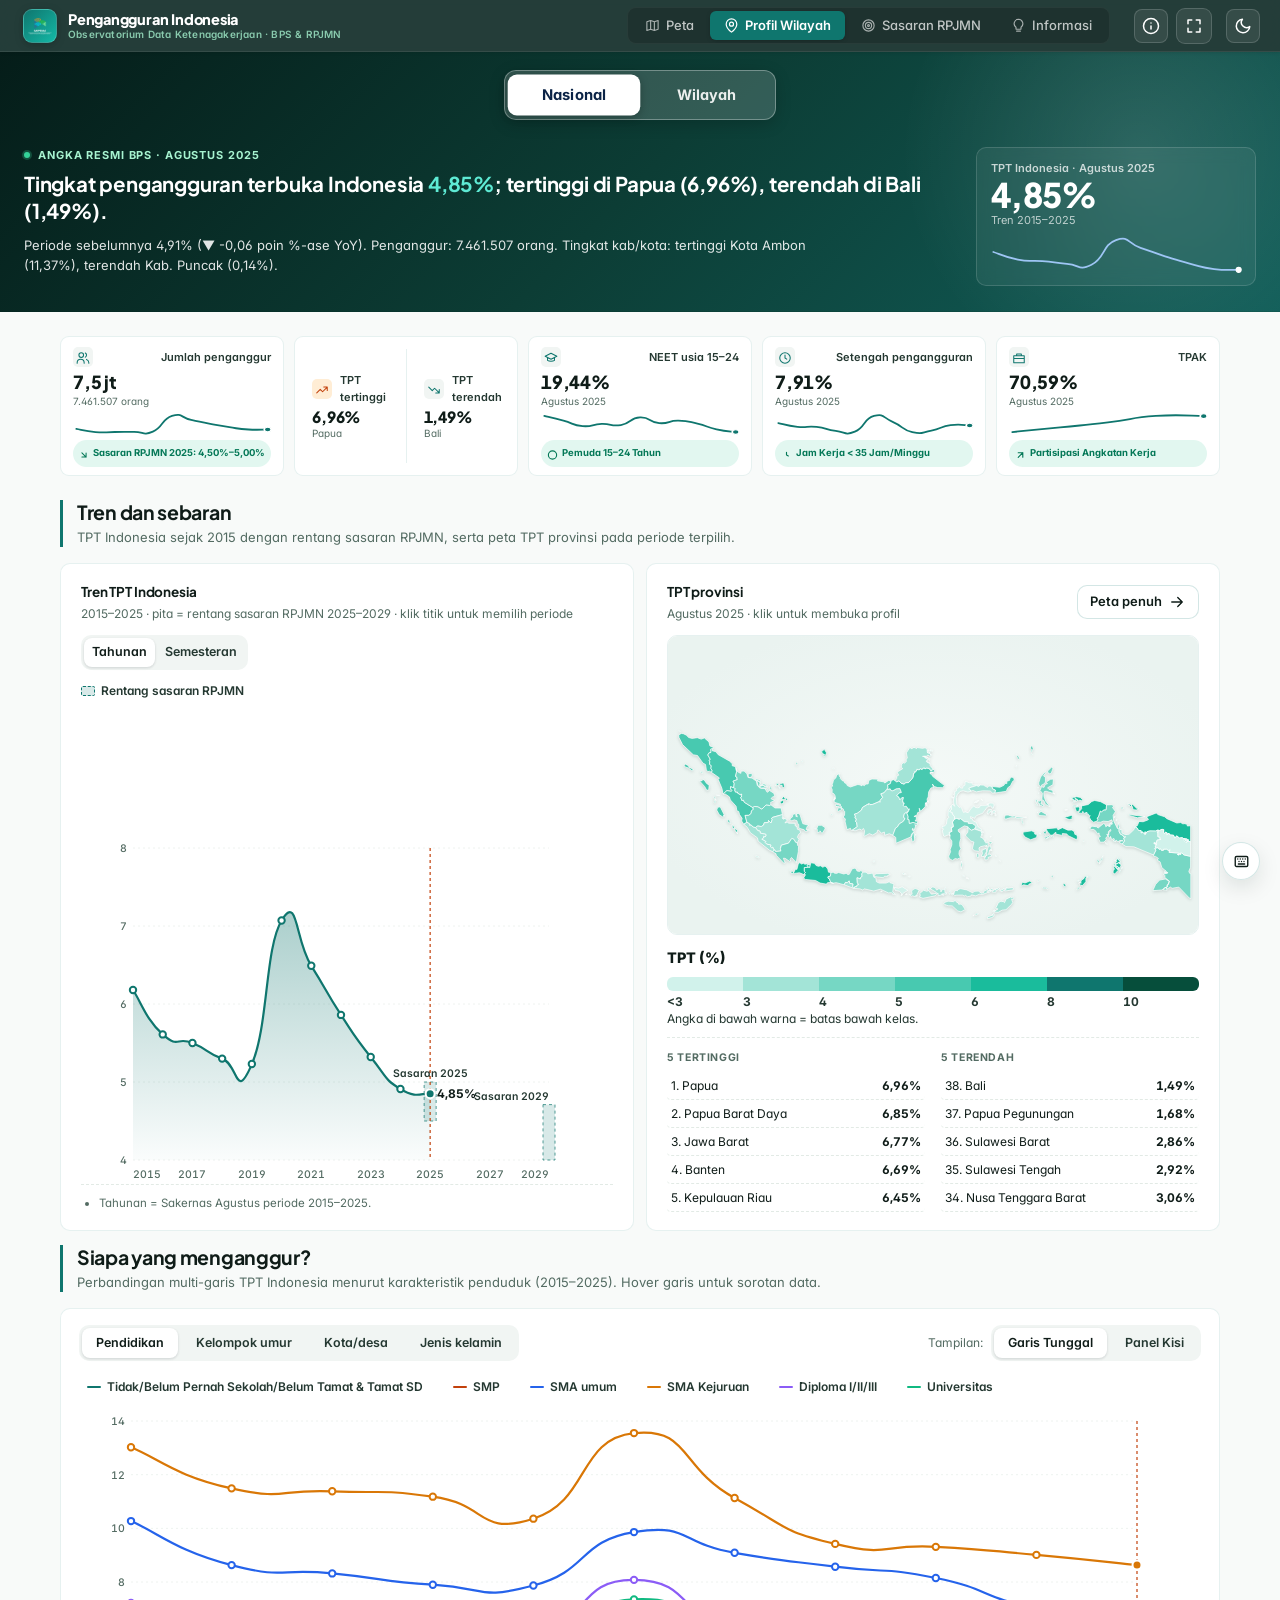
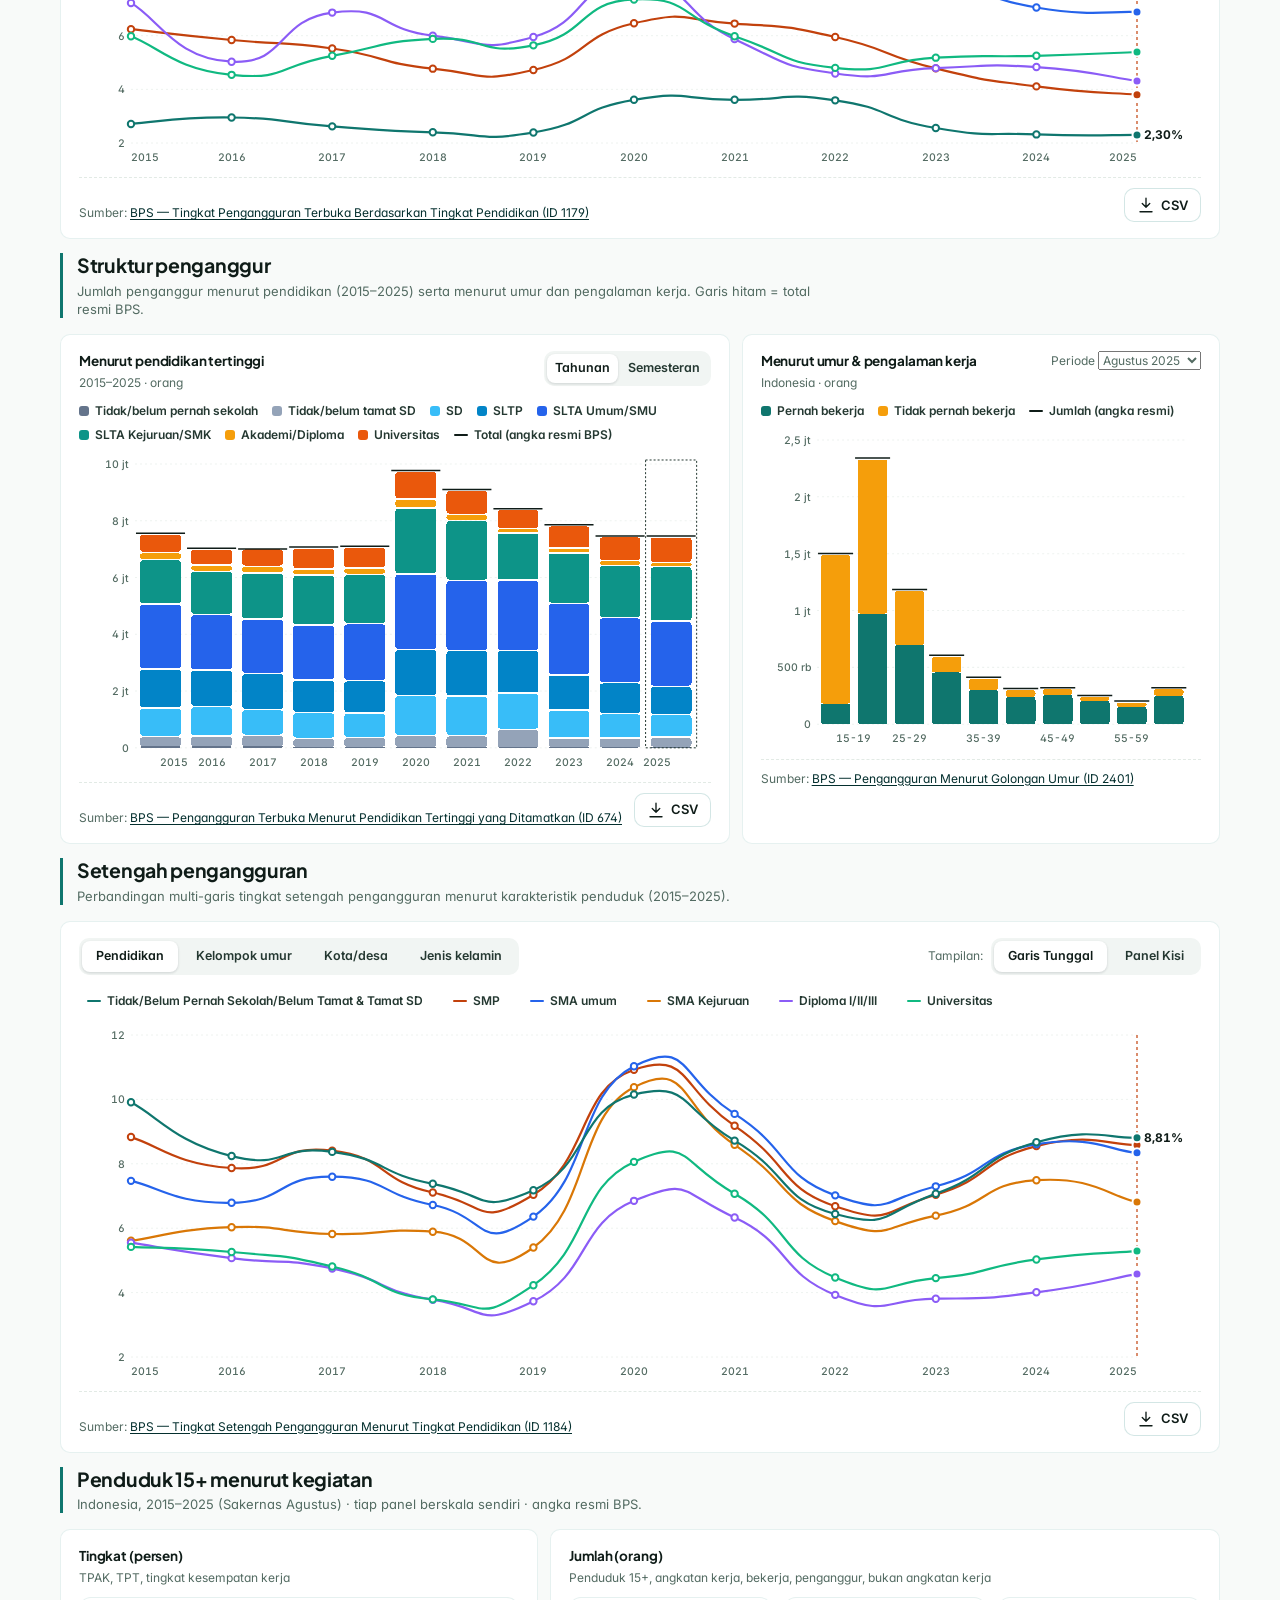
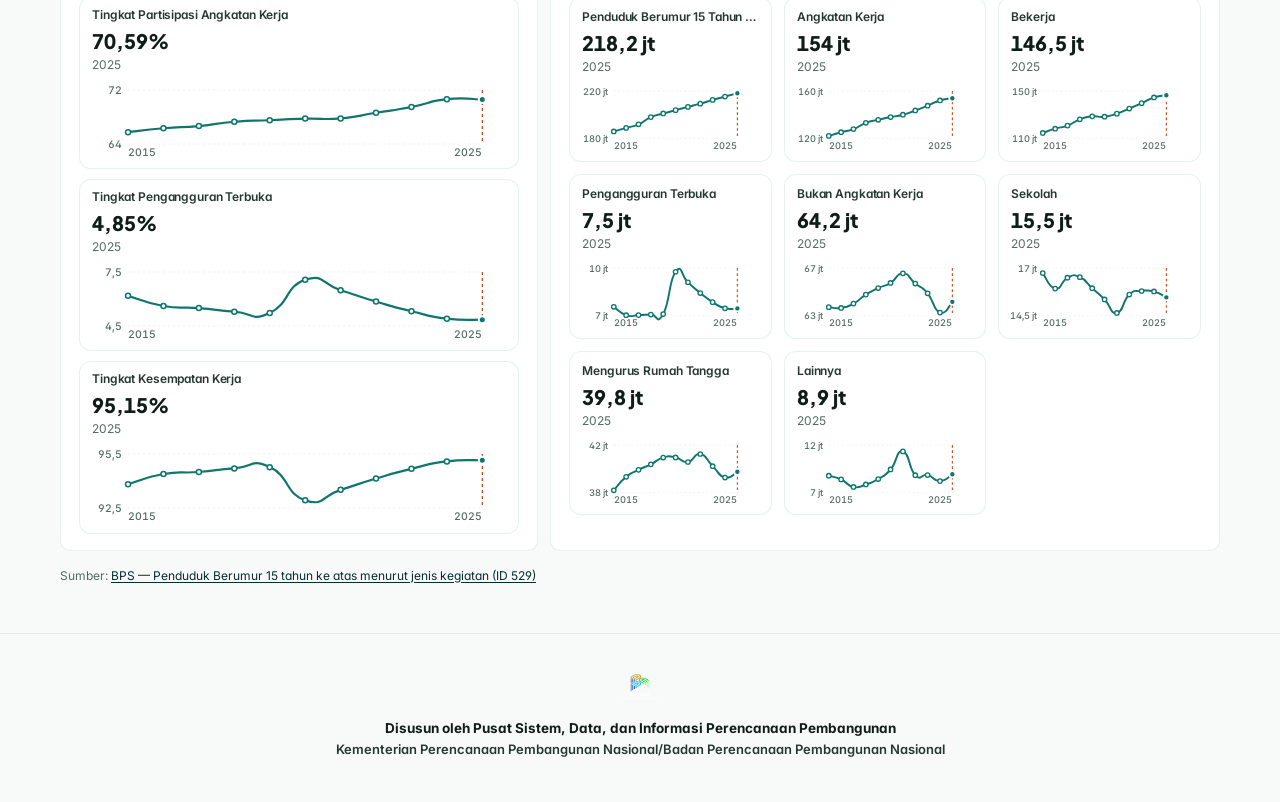
==== commit f5108a01: "feat(nav): convert Metodologi tab into an info icon button adjacent to fullscreen toggle" ====
--- a/index.html
+++ b/index.html
@@ -32,9 +32,11 @@
     <button role="tab" data-page="profil" title="Profil Wilayah &amp; Nasional (R)"><svg class="ikon" viewBox="0 0 24 24"><path d="M20 10c0 6-8 12-8 12s-8-6-8-12a8 8 0 0 1 16 0Z"/><circle cx="12" cy="10" r="3"/></svg><span class="tx">Profil Wilayah</span></button>
     <button role="tab" data-page="sasaran" title="Sasaran RPJMN (S)"><svg class="ikon" viewBox="0 0 24 24"><circle cx="12" cy="12" r="9"/><circle cx="12" cy="12" r="5"/><circle cx="12" cy="12" r="1.5"/></svg><span class="tx">Sasaran RPJMN</span></button>
     <button role="tab" data-page="insight" title="Informasi, Cerita &amp; Milestone (I)"><svg class="ikon" viewBox="0 0 24 24"><path d="M12 2a7 7 0 0 1 4 12.7V17a1 1 0 0 1-1 1H9a1 1 0 0 1-1-1v-2.3A7 7 0 0 1 12 2zM9 21h6"/></svg><span class="tx">Informasi</span></button>
-    <button role="tab" data-page="metode" title="Metodologi &amp; Unduh Data (M)"><svg class="ikon" viewBox="0 0 24 24"><path d="M4 19.5A2.5 2.5 0 0 1 6.5 17H20M6.5 2H20v20H6.5A2.5 2.5 0 0 1 4 19.5v-15A2.5 2.5 0 0 1 6.5 2z"/></svg><span class="tx">Metodologi</span></button>
   </nav>
   <div class="nav-aksi" style="display:flex;align-items:center;gap:8px">
+    <button id="btn-metode" class="btn-nav-page btn-icon" type="button" data-page="metode" title="Metodologi &amp; Unduh Data (M)" aria-label="Metodologi">
+      <svg class="ikon" viewBox="0 0 24 24"><circle cx="12" cy="12" r="10"/><path d="M12 16v-4M12 8h.01"/></svg>
+    </button>
     <button id="btn-fullscreen" class="tema btn-icon" type="button" title="Layar Penuh (F11)" aria-label="Layar Penuh">
       <svg class="ikon ikon-fs-buka" viewBox="0 0 24 24"><path d="M4 9V4h5M20 9V4h-5M4 15v5h5M20 15v5h-5"/></svg>
       <svg class="ikon ikon-fs-tutup" viewBox="0 0 24 24" style="display:none"><path d="M9 4v5H4M15 4v5h5M9 20v-5H4M15 20v-5h5"/></svg>
--- a/v2_layout.css
+++ b/v2_layout.css
@@ -1578,21 +1578,106 @@
   line-height: 1.6;
 }
 
-/* Metodologi Clean Accordion */
+/* Metodologi Modern Cards & Grid */
+.metode-kisi {
+  display: grid !important;
+  grid-template-columns: repeat(6, 1fr) !important;
+  gap: 16px !important;
+  margin-bottom: 24px;
+}
+.metode-kisi .blok-metode {
+  grid-column: span 2;
+}
+@media (min-width: 901px) {
+  /* Baris kedua (2 kartu terakhir: Peta dan Sasaran RPJMN) terpusat di tengah */
+  .metode-kisi .blok-metode:nth-child(4) {
+    grid-column: 2 / span 2;
+  }
+  .metode-kisi .blok-metode:nth-child(5) {
+    grid-column: 4 / span 2;
+  }
+}
+@media (max-width: 900px) and (min-width: 601px) {
+  .metode-kisi {
+    grid-template-columns: repeat(2, 1fr) !important;
+  }
+  .metode-kisi .blok-metode {
+    grid-column: span 1 !important;
+  }
+  .metode-kisi .blok-metode:nth-child(5) {
+    grid-column: 1 / -1 !important;
+    max-width: 500px;
+    margin: 0 auto;
+    width: 100%;
+  }
+}
+@media (max-width: 600px) {
+  .metode-kisi {
+    grid-template-columns: 1fr !important;
+  }
+  .metode-kisi .blok-metode {
+    grid-column: 1 / -1 !important;
+  }
+}
 .blok-metode {
-  border-radius: 8px !important;
-  box-shadow: none !important;
+  border-radius: 12px !important;
+  box-shadow: var(--shadow-1) !important;
   border: 1px solid var(--border) !important;
-  padding: 14px 16px !important;
+  background: var(--surface) !important;
+  padding: 18px 20px !important;
+  display: flex !important;
+  flex-direction: column !important;
+  transition: transform 0.2s cubic-bezier(0.16, 1, 0.3, 1), border-color 0.2s ease, box-shadow 0.2s ease !important;
+}
+.blok-metode:hover {
+  border-color: var(--border-2) !important;
+  box-shadow: 0 4px 16px rgba(0, 0, 0, 0.06) !important;
+  transform: translateY(-2px);
 }
 .blok-metode h3 {
-  font-size: 13px !important;
-  font-weight: 700;
+  font-size: 14.5px !important;
+  font-weight: 700 !important;
+  color: var(--ink) !important;
+  letter-spacing: -0.01em;
+  display: flex !important;
+  align-items: center !important;
+  gap: 10px !important;
+  margin: 0 0 12px 0 !important;
+  padding-bottom: 10px;
+  border-bottom: 1px solid var(--grid);
+}
+.blok-metode h3 .ikon {
+  color: var(--accent) !important;
+  width: 18px;
+  height: 18px;
+  flex: none;
+}
+.blok-metode .catatan {
+  list-style: none !important;
+  padding: 0 !important;
+  margin: 0 !important;
+  display: flex;
+  flex-direction: column;
+  gap: 10px;
+  flex: 1;
 }
 .blok-metode .catatan li {
-  font-size: 12px;
-  line-height: 1.45;
-  color: var(--muted);
+  position: relative !important;
+  padding-left: 14px !important;
+  font-size: 12.5px !important;
+  line-height: 1.55 !important;
+  color: var(--ink-2) !important;
+}
+.blok-metode .catatan li::before {
+  content: "" !important;
+  position: absolute !important;
+  left: 0 !important;
+  top: 7px !important;
+  width: 5px !important;
+  height: 5px !important;
+  border-radius: 50% !important;
+  background: var(--accent) !important;
+  opacity: 0.7;
 }
 
 
@@ -1737,10 +1822,24 @@
   transform: translateY(-1px) !important;
 }
 
+.nav .btn-icon.aktif {
+  background: var(--accent) !important;
+  border-color: var(--accent) !important;
+  box-shadow: 0 0 10px rgba(15, 118, 110, 0.6) !important;
+}
+
+.nav .btn-icon.aktif .ikon {
+  stroke: #ffffff !important;
+}
+
 .nav .btn-icon .ikon {
   width: 18px !important;
   height: 18px !important;
   stroke: #ffffff !important;
+  fill: none !important;
+  stroke-width: 2 !important;
+  stroke-linecap: round !important;
+  stroke-linejoin: round !important;
 }
 
 .mengapung {
@@ -2402,7 +2501,10 @@
 details.lapisan-det {
   border: 1px solid var(--border) !important;
   border-radius: 12px !important;
+  background: var(--surface) !important;
   transition: border-color 0.18s ease, box-shadow 0.18s ease;
+  margin-bottom: 10px;
+  overflow: hidden;
 }
 details.lapisan-det:hover {
   border-color: var(--border-2) !important;
@@ -2411,9 +2513,63 @@
   border-left: 3.5px solid var(--accent) !important;
   box-shadow: var(--shadow-1) !important;
 }
+details.lapisan-det > summary {
+  list-style: none !important;
+  display: grid !important;
+  grid-template-columns: 1fr 200px 32px !important;
+  align-items: center !important;
+  gap: 16px !important;
+  padding: 14px 18px !important;
+  cursor: pointer !important;
+  margin: 0 !important;
+}
+details.lapisan-det > summary::-webkit-details-marker {
+  display: none !important;
+}
+.lap-summary-kiri {
+  display: flex;
+  align-items: center;
+  gap: 12px;
+  min-width: 0;
+}
+.lap-summary-kiri .lencana.biru {
+  width: 32px;
+  height: 32px;
+  border-radius: 8px;
+  display: grid;
+  place-items: center;
+  padding: 0;
+  flex: none;
+  background: var(--accent-soft);
+  color: var(--accent-ink);
+}
+.lap-summary-kiri .lap-judul {
+  font-size: 14.5px;
+  font-weight: 700;
+  color: var(--ink);
+  letter-spacing: -0.01em;
+  white-space: normal;
+  line-height: 1.35;
+}
+.lap-summary-kanan {
+  display: flex;
+  align-items: center;
+  justify-content: flex-end;
+  text-align: right;
+  width: 100%;
+}
+.lap-frek-tag {
+  display: inline-block;
+  font-size: 12px;
+  font-weight: 600;
+  color: var(--muted);
+  letter-spacing: 0.01em;
+  text-align: right;
+}
 details.lapisan-det > summary::after {
-  width: 24px;
-  height: 24px;
+  content: "+" !important;
+  width: 26px;
+  height: 26px;
   border-radius: 50%;
   background: var(--surface-2);
   display: inline-grid;
@@ -2421,6 +2577,8 @@
   font-size: 15px;
   font-weight: 600;
   line-height: 1;
+  color: var(--muted);
+  justify-self: end;
   transition: background-color 0.15s ease, color 0.15s ease, transform 0.2s ease;
 }
 details.lapisan-det:hover > summary::after {
@@ -2428,8 +2586,28 @@
   color: var(--accent);
 }
 details.lapisan-det[open] > summary::after {
+  content: "−" !important;
   background: var(--accent);
   color: #ffffff;
+}
+details.lapisan-det .isi-det {
+  padding: 0 18px 18px 18px !important;
+  border-top: 1px solid var(--grid);
+  margin-top: 4px;
+  padding-top: 14px !important;
+}
+
+@media (max-width: 768px) {
+  details.lapisan-det > summary {
+    grid-template-columns: 1fr auto !important;
+    gap: 10px !important;
+  }
+  .lap-summary-kanan {
+    grid-column: 1 / -1;
+    justify-content: flex-start;
+    padding-left: 44px;
+    margin-top: -4px;
+  }
 }
 
 /* =====================================================================
